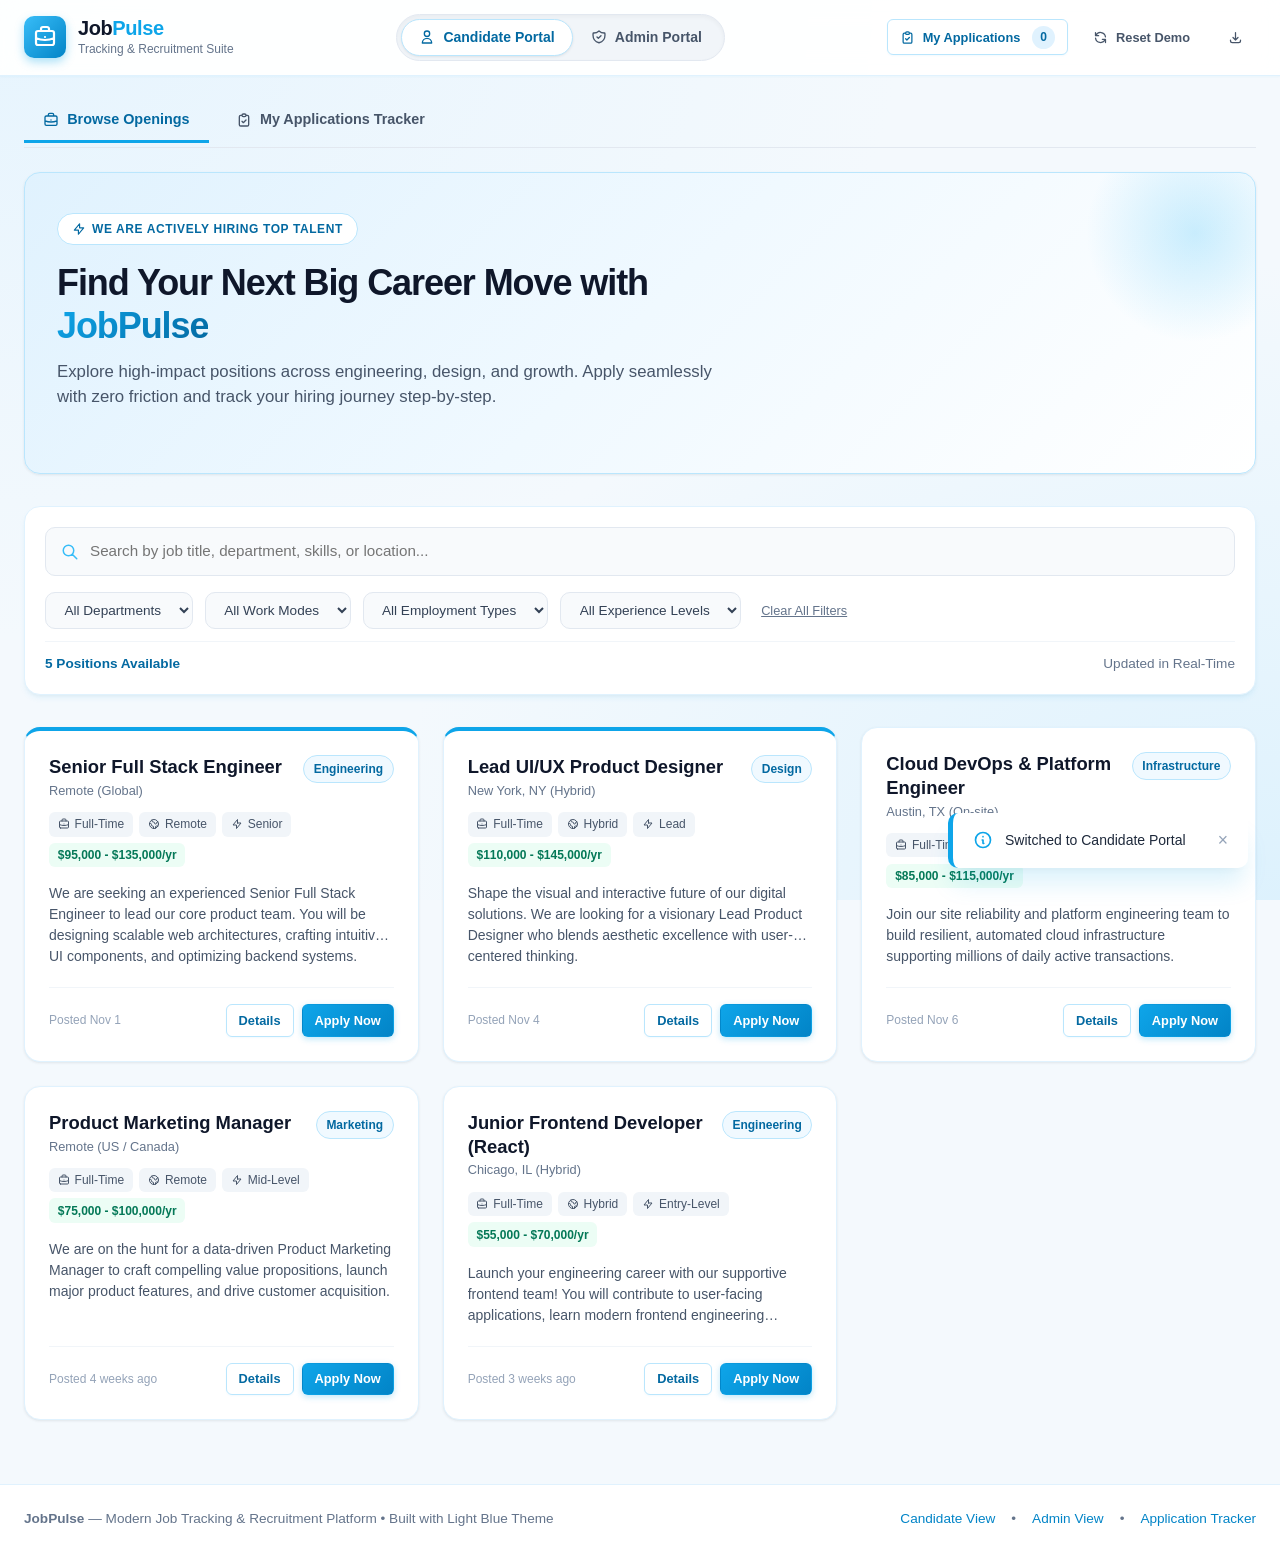
==== index.html @ e6cd2ca3 "Initial commit: JobPulse job tracking application" ====
<!DOCTYPE html>
<html lang="en">
<head>
  <meta charset="UTF-8">
  <meta name="viewport" content="width=device-width, initial-scale=1.0">
  <title>JobPulse - Job Openings & Applicant Tracking System</title>
  <link rel="stylesheet" href="css/style.css">
  <link rel="stylesheet" href="css/components.css">
  <link rel="icon" href="data:image/svg+xml,<svg xmlns='http://www.w3.org/2000/svg' viewBox='0 0 24 24' fill='%230ea5e9'><path d='M20 6h-4V4c0-1.11-.89-2-2-2h-4c-1.11 0-2 .89-2 2v2H4c-1.11 0-1.99.89-1.99 2L2 19c0 1.11.89 2 2 2h16c1.11 0 2-.89 2-2V8c0-1.11-.89-2-2-2zm-6 0h-4V4h4v2z'/></svg>">
</head>
<body>

  <!-- App Header & Navigation Bar -->
  <header class="app-header">
    <div class="header-container">
      
      <!-- Brand Logo -->
      <div class="brand-wrapper" onclick="App.switchRole('user'); App.switchUserView('browse');">
        <div class="brand-logo-icon">
          <svg fill="none" stroke="currentColor" stroke-width="2.2" viewBox="0 0 24 24">
            <path stroke-linecap="round" stroke-linejoin="round" d="M21 13.255A23.931 23.931 0 0112 15c-3.183 0-6.22-.62-9-1.745M16 6V4a2 2 0 00-2-2h-4a2 2 0 00-2 2v2m4 6h.01M5 20h14a2 2 0 002-2V8a2 2 0 00-2-2H5a2 2 0 00-2 2v10a2 2 0 002 2z"/>
          </svg>
        </div>
        <div class="brand-text">
          <h1>Job<span>Pulse</span></h1>
          <p>Tracking & Recruitment Suite</p>
        </div>
      </div>

      <!-- Role Switcher: Candidate vs Admin -->
      <div class="role-switcher-container">
        <button id="role-btn-user" class="role-tab-btn active" title="Switch to Candidate view">
          <svg width="16" height="16" fill="none" stroke="currentColor" stroke-width="2" viewBox="0 0 24 24">
            <path stroke-linecap="round" stroke-linejoin="round" d="M16 7a4 4 0 11-8 0 4 4 0 018 0zM12 14a7 7 0 00-7 7h14a7 7 0 00-7-7z"/>
          </svg>
          Candidate Portal
        </button>
        <button id="role-btn-admin" class="role-tab-btn" title="Switch to Admin / Recruiter view">
          <svg width="16" height="16" fill="none" stroke="currentColor" stroke-width="2" viewBox="0 0 24 24">
            <path stroke-linecap="round" stroke-linejoin="round" d="M9 12l2 2 4-4m5.618-4.016A11.955 11.955 0 0112 2.944a11.955 11.955 0 01-8.618 3.04A12.02 12.02 0 003 9c0 5.591 3.824 10.29 9 11.622 5.176-1.332 9-6.03 9-11.622 0-1.042-.133-2.052-.382-3.016z"/>
          </svg>
          Admin Portal
        </button>
      </div>

      <!-- Header Actions -->
      <div class="header-actions">
        <!-- User View Quick Actions -->
        <div id="user-header-actions" style="display: flex; gap: 0.5rem; align-items: center;">
          <button class="btn btn-secondary btn-sm" onclick="App.switchUserView('my-apps')">
            <svg width="15" height="15" fill="none" stroke="currentColor" stroke-width="2" viewBox="0 0 24 24">
              <path stroke-linecap="round" stroke-linejoin="round" d="M9 5H7a2 2 0 00-2 2v12a2 2 0 002 2h10a2 2 0 002-2V7a2 2 0 00-2-2h-2M9 5a2 2 0 002 2h2a2 2 0 002-2M9 5a2 2 0 012-2h2a2 2 0 012 2m-6 9l2 2 4-4"/>
            </svg>
            My Applications
            <span id="my-apps-badge-count" class="tab-badge" style="margin-left: 4px;">0</span>
          </button>
        </div>

        <!-- Admin View Quick Actions -->
        <div id="admin-header-actions" style="display: none; gap: 0.5rem; align-items: center;">
          <button class="btn btn-primary btn-sm" onclick="AdminPortal.openPostJobModal()">
            <svg width="16" height="16" fill="none" stroke="currentColor" stroke-width="2" viewBox="0 0 24 24">
              <path stroke-linecap="round" stroke-linejoin="round" d="M12 4v16m8-8H4"/>
            </svg>
            Post New Job
          </button>
        </div>

        <!-- Settings / Data controls -->
        <button id="reset-demo-data-btn" class="btn btn-ghost btn-sm" title="Reset Demo Data">
          <svg width="15" height="15" fill="none" stroke="currentColor" stroke-width="2" viewBox="0 0 24 24">
            <path stroke-linecap="round" stroke-linejoin="round" d="M4 4v5h.582m15.356 2A8.001 8.001 0 004.582 9m0 0H9m11 11v-5h-.581m0 0a8.003 8.003 0 01-15.357-2m15.357 2H15"/>
          </svg>
          Reset Demo
        </button>

        <button id="export-data-btn" class="btn btn-ghost btn-sm" title="Export Data to JSON">
          <svg width="15" height="15" fill="none" stroke="currentColor" stroke-width="2" viewBox="0 0 24 24">
            <path stroke-linecap="round" stroke-linejoin="round" d="M4 16v1a3 3 0 003 3h10a3 3 0 003-3v-1m-4-4l-4 4m0 0l-4-4m4 4V4"/>
          </svg>
        </button>
      </div>

    </div>
  </header>

  <!-- ====================================================================
       CANDIDATE / USER PORTAL
       ==================================================================== -->
  <main id="user-portal-section" class="main-wrapper">
    
    <!-- User Sub Navigation -->
    <div style="display: flex; gap: 0.5rem; margin-bottom: 1.5rem; border-bottom: 1px solid var(--slate-200); padding-bottom: 0.25rem;">
      <button id="user-subnav-browse" class="admin-nav-tab active">
        <svg width="16" height="16" fill="none" stroke="currentColor" stroke-width="2" viewBox="0 0 24 24"><path stroke-linecap="round" stroke-linejoin="round" d="M21 13.255A23.931 23.931 0 0112 15c-3.183 0-6.22-.62-9-1.745M16 6V4a2 2 0 00-2-2h-4a2 2 0 00-2 2v2m4 6h.01M5 20h14a2 2 0 002-2V8a2 2 0 00-2-2H5a2 2 0 00-2 2v10a2 2 0 002 2z"/></svg>
        Browse Openings
      </button>
      <button id="user-subnav-myapps" class="admin-nav-tab">
        <svg width="16" height="16" fill="none" stroke="currentColor" stroke-width="2" viewBox="0 0 24 24"><path stroke-linecap="round" stroke-linejoin="round" d="M9 5H7a2 2 0 00-2 2v12a2 2 0 002 2h10a2 2 0 002-2V7a2 2 0 00-2-2h-2M9 5a2 2 0 002 2h2a2 2 0 002-2M9 5a2 2 0 012-2h2a2 2 0 012 2m-6 9l2 2 4-4"/></svg>
        My Applications Tracker
      </button>
    </div>

    <!-- 1. BROWSE OPENINGS VIEW -->
    <div id="user-browse-view">
      <!-- Hero Banner -->
      <section class="hero-banner">
        <div class="hero-content">
          <div class="hero-badge">
            <svg width="14" height="14" fill="none" stroke="currentColor" stroke-width="2" viewBox="0 0 24 24"><path stroke-linecap="round" stroke-linejoin="round" d="M13 10V3L4 14h7v7l9-11h-7z"/></svg>
            We Are Actively Hiring Top Talent
          </div>
          <h2 class="hero-title">Find Your Next Big Career Move with <span>JobPulse</span></h2>
          <p class="hero-subtitle">
            Explore high-impact positions across engineering, design, and growth. Apply seamlessly with zero friction and track your hiring journey step-by-step.
          </p>
        </div>
      </section>

      <!-- Search & Multi-Filter Card -->
      <section class="search-filter-card">
        <div class="search-bar-row">
          <div class="search-input-wrapper">
            <svg fill="none" stroke="currentColor" stroke-width="2" viewBox="0 0 24 24">
              <path stroke-linecap="round" stroke-linejoin="round" d="M21 21l-6-6m2-5a7 7 0 11-14 0 7 7 0 0114 0z"/>
            </svg>
            <input type="text" id="user-job-search" class="search-input" placeholder="Search by job title, department, skills, or location...">
          </div>
        </div>

        <div class="filter-row">
          <select id="filter-department" class="filter-select">
            <option value="all">All Departments</option>
            <option value="Engineering">Engineering</option>
            <option value="Design">Design</option>
            <option value="Infrastructure">Infrastructure</option>
            <option value="Marketing">Marketing</option>
            <option value="Sales">Sales</option>
            <option value="Product">Product</option>
          </select>

          <select id="filter-workmode" class="filter-select">
            <option value="all">All Work Modes</option>
            <option value="Remote">100% Remote</option>
            <option value="Hybrid">Hybrid</option>
            <option value="On-site">On-site</option>
          </select>

          <select id="filter-type" class="filter-select">
            <option value="all">All Employment Types</option>
            <option value="Full-Time">Full-Time</option>
            <option value="Part-Time">Part-Time</option>
            <option value="Contract">Contract</option>
            <option value="Internship">Internship</option>
          </select>

          <select id="filter-experience" class="filter-select">
            <option value="all">All Experience Levels</option>
            <option value="Entry-Level">Entry-Level</option>
            <option value="Mid-Level">Mid-Level</option>
            <option value="Senior">Senior</option>
            <option value="Lead">Lead</option>
          </select>

          <button id="clear-filters-btn" class="filter-clear-btn">Clear All Filters</button>
        </div>

        <div class="results-meta">
          <span id="jobs-count-badge" style="font-weight: 600; color: var(--primary-700);">5 Positions Available</span>
          <span>Updated in Real-Time</span>
        </div>
      </section>

      <!-- Job Cards Grid -->
      <section id="user-job-grid" class="job-cards-grid">
        <!-- Rendered dynamically by user.js -->
      </section>
    </div>

    <!-- 2. MY APPLICATIONS TRACKER VIEW -->
    <div id="user-myapps-view" style="display: none;">
      <div style="background: #ffffff; border: 1px solid var(--primary-100); border-radius: var(--radius-lg); padding: 1.5rem; margin-bottom: 2rem; box-shadow: var(--shadow-sm);">
        <h3 style="font-size: 1.35rem; font-weight: 700; color: var(--slate-900); margin-bottom: 0.5rem;">
          Application Status Tracker
        </h3>
        <p style="font-size: 0.9rem; color: var(--slate-500); margin-bottom: 1.25rem;">
          Track all your applications, interview schedules, recruiter feedback, and stage milestones in one central place.
        </p>

        <div style="display: flex; gap: 0.75rem; max-width: 500px;">
          <input type="email" id="my-app-email-input" class="search-input" style="padding-left: 1rem;" placeholder="Enter your email address (e.g. alex.rivera@example.com)">
          <button id="my-app-lookup-btn" class="btn btn-primary">Find My Applications</button>
        </div>
      </div>

      <div id="my-applications-list">
        <!-- Rendered dynamically by user.js -->
      </div>
    </div>

  </main>


  <!-- ====================================================================
       ADMIN / RECRUITER PORTAL
       ==================================================================== -->
  <main id="admin-portal-section" class="main-wrapper" style="display: none;">
    <div class="admin-dashboard">
      
      <!-- Admin Header Row -->
      <div class="admin-header-row">
        <div class="admin-page-title">
          <h2>Recruiting & Applicant Tracking Suite</h2>
          <p>Manage open positions, review incoming resumes, and move candidates through the hiring pipeline.</p>
        </div>
        <button class="btn btn-primary" onclick="AdminPortal.openPostJobModal()">
          <svg width="18" height="18" fill="none" stroke="currentColor" stroke-width="2" viewBox="0 0 24 24"><path stroke-linecap="round" stroke-linejoin="round" d="M12 4v16m8-8H4"/></svg>
          Post New Job Opening
        </button>
      </div>

      <!-- KPI Stats Overview -->
      <div class="stats-overview-grid">
        <div class="stat-card">
          <div class="stat-icon blue">
            <svg width="24" height="24" fill="none" stroke="currentColor" stroke-width="2" viewBox="0 0 24 24"><path stroke-linecap="round" stroke-linejoin="round" d="M21 13.255A23.931 23.931 0 0112 15c-3.183 0-6.22-.62-9-1.745M16 6V4a2 2 0 00-2-2h-4a2 2 0 00-2 2v2m4 6h.01M5 20h14a2 2 0 002-2V8a2 2 0 00-2-2H5a2 2 0 00-2 2v10a2 2 0 002 2z"/></svg>
          </div>
          <div class="stat-info">
            <div id="stat-active-jobs" class="stat-number">0</div>
            <div class="stat-label">Active Openings</div>
          </div>
        </div>

        <div class="stat-card">
          <div class="stat-icon purple">
            <svg width="24" height="24" fill="none" stroke="currentColor" stroke-width="2" viewBox="0 0 24 24"><path stroke-linecap="round" stroke-linejoin="round" d="M17 20h5v-2a3 3 0 00-5.356-1.857M17 20H7m10 0v-2c0-.656-.126-1.283-.356-1.857M7 20H2v-2a3 3 0 015.356-1.857M7 20v-2c0-.656.126-1.283.356-1.857m0 0a5.002 5.002 0 019.288 0M15 7a3 3 0 11-6 0 3 3 0 016 0zm6 3a2 2 0 11-4 0 2 2 0 014 0zM7 10a2 2 0 11-4 0 2 2 0 014 0z"/></svg>
          </div>
          <div class="stat-info">
            <div id="stat-total-applicants" class="stat-number">0</div>
            <div class="stat-label">Total Applicants</div>
          </div>
        </div>

        <div class="stat-card">
          <div class="stat-icon amber">
            <svg width="24" height="24" fill="none" stroke="currentColor" stroke-width="2" viewBox="0 0 24 24"><path stroke-linecap="round" stroke-linejoin="round" d="M8 7V3m8 4V3m-9 8h10M5 21h14a2 2 0 002-2V7a2 2 0 00-2-2H5a2 2 0 00-2 2v12a2 2 0 002 2z"/></svg>
          </div>
          <div class="stat-info">
            <div id="stat-interview-count" class="stat-number">0</div>
            <div class="stat-label">In Interview</div>
          </div>
        </div>

        <div class="stat-card">
          <div class="stat-icon emerald">
            <svg width="24" height="24" fill="none" stroke="currentColor" stroke-width="2" viewBox="0 0 24 24"><path stroke-linecap="round" stroke-linejoin="round" d="M9 12l2 2 4-4m6 2a9 9 0 11-18 0 9 9 0 0118 0z"/></svg>
          </div>
          <div class="stat-info">
            <div id="stat-hired-count" class="stat-number">0</div>
            <div class="stat-label">Offers & Hired</div>
          </div>
        </div>
      </div>

      <!-- Admin Navigation Tabs -->
      <div class="admin-nav-tabs">
        <button class="admin-nav-tab active" data-tab="pipeline">
          <svg width="18" height="18" fill="none" stroke="currentColor" stroke-width="2" viewBox="0 0 24 24"><path stroke-linecap="round" stroke-linejoin="round" d="M9 19v-6a2 2 0 00-2-2H5a2 2 0 00-2 2v6a2 2 0 002 2h2a2 2 0 002-2zm0 0V9a2 2 0 012-2h2a2 2 0 012 2v10m-6 0a2 2 0 002 2h2a2 2 0 002-2m0 0V5a2 2 0 012-2h2a2 2 0 012 2v14a2 2 0 01-2 2h-2a2 2 0 01-2-2z"/></svg>
          Applicant Pipeline (ATS)
        </button>
        <button class="admin-nav-tab" data-tab="jobs">
          <svg width="18" height="18" fill="none" stroke="currentColor" stroke-width="2" viewBox="0 0 24 24"><path stroke-linecap="round" stroke-linejoin="round" d="M4 6h16M4 10h16M4 14h16M4 18h16"/></svg>
          Manage Job Openings
        </button>
      </div>

      <!-- SECTION 1: APPLICANT PIPELINE -->
      <section id="admin-pipeline-section">
        <div class="table-card" style="margin-bottom: 1.5rem;">
          <div class="table-toolbar">
            <div style="display: flex; flex-wrap: wrap; align-items: center; gap: 0.75rem;">
              <select id="admin-app-job-filter" class="filter-select" style="min-width: 220px;">
                <!-- Populated dynamically -->
              </select>

              <select id="admin-app-status-filter" class="filter-select">
                <option value="all">All Hiring Stages</option>
                <option value="Applied">Applied</option>
                <option value="Reviewing">Under Review</option>
                <option value="Shortlisted">Shortlisted</option>
                <option value="Interview Scheduled">Interview Scheduled</option>
                <option value="Offer Made">Offer Made</option>
                <option value="Hired">Hired</option>
                <option value="Rejected">Rejected</option>
              </select>

              <input type="text" id="admin-app-search" class="search-input" style="padding: 0.5rem 0.85rem; width: 220px;" placeholder="Search candidate...">
            </div>

            <div style="display: flex; gap: 0.4rem; background: var(--slate-100); padding: 3px; border-radius: var(--radius-md);">
              <button id="view-kanban-btn" class="btn btn-secondary btn-sm active" title="Kanban Board View">
                <svg width="14" height="14" fill="none" stroke="currentColor" stroke-width="2" viewBox="0 0 24 24"><path stroke-linecap="round" stroke-linejoin="round" d="M9 17V7m0 10a2 2 0 01-2 2H5a2 2 0 01-2-2V7a2 2 0 012-2h2a2 2 0 012 2m0 10a2 2 0 002 2h2a2 2 0 002-2M9 7a2 2 0 012-2h2a2 2 0 012 2m0 10V7m0 10a2 2 0 002 2h2a2 2 0 002-2V7a2 2 0 00-2-2h-2a2 2 0 00-2 2"/></svg>
                Kanban
              </button>
              <button id="view-table-btn" class="btn btn-secondary btn-sm" title="Table View">
                <svg width="14" height="14" fill="none" stroke="currentColor" stroke-width="2" viewBox="0 0 24 24"><path stroke-linecap="round" stroke-linejoin="round" d="M4 6h16M4 10h16M4 14h16M4 18h16"/></svg>
                Table
              </button>
            </div>
          </div>
        </div>

        <!-- Kanban View Container -->
        <div id="kanban-view-container" class="kanban-board-wrapper">
          <div id="kanban-board-inner" class="kanban-board">
            <!-- Rendered dynamically by admin.js -->
          </div>
        </div>

        <!-- Table View Container -->
        <div id="table-view-container" class="table-card" style="display: none;">
          <div class="table-responsive">
            <table class="custom-table">
              <thead>
                <tr>
                  <th>Candidate</th>
                  <th>Job Opening</th>
                  <th>Stage</th>
                  <th>Rating</th>
                  <th>Applied Date</th>
                  <th style="text-align: right;">Action</th>
                </tr>
              </thead>
              <tbody id="admin-apps-tbody">
                <!-- Rendered dynamically by admin.js -->
              </tbody>
            </table>
          </div>
        </div>
      </section>

      <!-- SECTION 2: MANAGE JOB OPENINGS -->
      <section id="admin-jobs-section" style="display: none;">
        <div class="table-card">
          <div class="table-toolbar">
            <input type="text" id="admin-job-search" class="search-input" style="max-width: 320px; padding: 0.5rem 0.85rem;" placeholder="Search jobs by title or department...">
            <button class="btn btn-primary btn-sm" onclick="AdminPortal.openPostJobModal()">
              <svg width="14" height="14" fill="none" stroke="currentColor" stroke-width="2" viewBox="0 0 24 24"><path stroke-linecap="round" stroke-linejoin="round" d="M12 4v16m8-8H4"/></svg>
              Post Job Opening
            </button>
          </div>

          <div class="table-responsive">
            <table class="custom-table">
              <thead>
                <tr>
                  <th>Job Title & Dept</th>
                  <th>Location & Type</th>
                  <th>Salary Range</th>
                  <th>Status</th>
                  <th>Applicants</th>
                  <th>Posted / Deadline</th>
                  <th style="text-align: right;">Actions</th>
                </tr>
              </thead>
              <tbody id="admin-jobs-tbody">
                <!-- Rendered dynamically by admin.js -->
              </tbody>
            </table>
          </div>
        </div>
      </section>

    </div>
  </main>

  <!-- App Footer -->
  <footer class="app-footer">
    <div class="footer-content">
      <div>
        <strong>JobPulse</strong> — Modern Job Tracking & Recruitment Platform • Built with Light Blue Theme
      </div>
      <div style="display: flex; gap: 1rem;">
        <a href="javascript:void(0)" onclick="App.switchRole('user')">Candidate View</a>
        <span>•</span>
        <a href="javascript:void(0)" onclick="App.switchRole('admin')">Admin View</a>
        <span>•</span>
        <a href="javascript:void(0)" onclick="App.switchRole('user'); App.switchUserView('my-apps');">Application Tracker</a>
      </div>
    </div>
  </footer>

  <!-- ====================================================================
       MODALS
       ==================================================================== -->

  <!-- 1. JOB DETAILS MODAL -->
  <div id="job-details-modal" class="modal-overlay">
    <div class="modal-container modal-lg">
      <div class="modal-header">
        <div>
          <h3 id="detail-modal-title">Job Position Overview</h3>
          <p>Read requirements and apply online</p>
        </div>
        <button class="modal-close-btn">&times;</button>
      </div>
      <div id="detail-modal-body" class="modal-body">
        <!-- Rendered dynamically -->
      </div>
      <div class="modal-footer">
        <button class="btn btn-outline" onclick="App.closeModal('job-details-modal')">Close</button>
        <button id="detail-modal-apply-btn" class="btn btn-primary">Apply For This Job</button>
      </div>
    </div>
  </div>

  <!-- 2. APPLY FOR JOB MODAL -->
  <div id="job-apply-modal" class="modal-overlay">
    <div class="modal-container modal-lg">
      <div class="modal-header">
        <div>
          <h3>Submit Your Application</h3>
          <p id="apply-modal-job-title">Applying for Position</p>
        </div>
        <button class="modal-close-btn">&times;</button>
      </div>
      <form id="job-apply-form">
        <input type="hidden" id="apply-job-id-input">
        <div class="modal-body">
          <div class="form-grid">
            
            <div class="form-group">
              <label>Full Name <span class="required">*</span></label>
              <input type="text" id="apply-fullname-input" placeholder="e.g. Jordan Smith" required>
            </div>

            <div class="form-group">
              <label>Email Address <span class="required">*</span></label>
              <input type="email" id="apply-email-input" placeholder="e.g. jordan.smith@example.com" required>
            </div>

            <div class="form-group">
              <label>Phone Number</label>
              <input type="tel" id="apply-phone-input" placeholder="e.g. +1 (555) 234-5678">
            </div>

            <div class="form-group">
              <label>Current Location</label>
              <input type="text" id="apply-location-input" placeholder="e.g. Chicago, IL (or Remote)">
            </div>

            <div class="form-group">
              <label>Current Job Title / Company</label>
              <input type="text" id="apply-title-input" placeholder="e.g. Frontend Engineer at TechCorp">
            </div>

            <div class="form-group">
              <label>Years of Relevant Experience</label>
              <input type="number" id="apply-experience-input" min="0" max="40" placeholder="e.g. 4">
            </div>

            <div class="form-group">
              <label>Portfolio / Personal Website</label>
              <input type="url" id="apply-portfolio-input" placeholder="https://yourportfolio.com">
            </div>

            <div class="form-group">
              <label>LinkedIn / GitHub Profile</label>
              <input type="url" id="apply-linkedin-input" placeholder="https://linkedin.com/in/username">
            </div>

            <div class="form-group">
              <label>Expected Compensation</label>
              <input type="text" id="apply-salary-input" placeholder="e.g. $110,000 / year">
            </div>

            <div class="form-group">
              <label>Earliest Available Start Date</label>
              <input type="text" id="apply-startdate-input" placeholder="e.g. 2 weeks notice / Immediate">
            </div>

            <!-- Resume Upload Dropzone -->
            <div class="form-group form-group-full">
              <label>Upload Resume / CV <span class="required">*</span></label>
              <div id="resume-dropzone" class="file-upload-zone">
                <svg class="file-upload-icon" fill="none" stroke="currentColor" stroke-width="2" viewBox="0 0 24 24">
                  <path stroke-linecap="round" stroke-linejoin="round" d="M7 16a4 4 0 01-.88-7.903A5 5 0 1115.9 6L16 6a5 5 0 011 9.9M15 13l-3-3m0 0l-3 3m3-3v12"/>
                </svg>
                <div class="file-upload-text">Click to choose a file or drag and drop here</div>
                <div class="file-upload-subtext">PDF, DOC, DOCX or TXT (Max 10 MB)</div>
                <input type="file" id="resume-file-input" class="file-upload-hidden" accept=".pdf,.doc,.docx,.txt">
              </div>

              <!-- Uploaded preview pill -->
              <div id="resume-preview-container" class="file-uploaded-preview" style="display: none;">
                <div class="file-uploaded-info">
                  <svg fill="none" stroke="currentColor" stroke-width="2" viewBox="0 0 24 24"><path stroke-linecap="round" stroke-linejoin="round" d="M9 12h6m-6 4h6m2 5H7a2 2 0 01-2-2V5a2 2 0 012-2h5.586a1 1 0 01.707.293l5.414 5.414a1 1 0 01.293.707V19a2 2 0 01-2 2z"/></svg>
                  <div>
                    <div id="resume-filename-text" class="file-uploaded-title">resume.pdf</div>
                    <div id="resume-filesize-text" class="file-uploaded-size">240 KB</div>
                  </div>
                </div>
                <span class="badge badge-hired">Ready</span>
              </div>
            </div>

            <div class="form-group form-group-full">
              <label>Cover Letter / Note to Hiring Team</label>
              <textarea id="apply-coverletter-input" rows="4" placeholder="Introduce yourself, your key accomplishments, and why you are excited about this role..."></textarea>
            </div>

          </div>
        </div>
        <div class="modal-footer">
          <button type="button" class="btn btn-outline" onclick="App.closeModal('job-apply-modal')">Cancel</button>
          <button type="submit" class="btn btn-primary">Submit Application</button>
        </div>
      </form>
    </div>
  </div>

  <!-- 3. APPLICATION CONFIRMATION MODAL -->
  <div id="application-success-modal" class="modal-overlay">
    <div class="modal-container" style="max-width: 500px; text-align: center;">
      <div class="modal-body" style="padding: 2.5rem 2rem;">
        <div style="width: 68px; height: 68px; border-radius: 50%; background: #ecfdf5; border: 2px solid #a7f3d0; color: #059669; display: flex; align-items: center; justify-content: center; margin: 0 auto 1.25rem;">
          <svg width="36" height="36" fill="none" stroke="currentColor" stroke-width="2.5" viewBox="0 0 24 24"><path stroke-linecap="round" stroke-linejoin="round" d="M5 13l4 4L19 7"/></svg>
        </div>
        <h3 style="font-size: 1.4rem; font-weight: 800; color: var(--slate-900); margin-bottom: 0.5rem;">Application Submitted!</h3>
        <p style="font-size: 0.9rem; color: var(--slate-600); margin-bottom: 1.5rem;">
          Your application for <strong id="conf-job-title">Position</strong> has been delivered to the hiring team.
        </p>

        <div style="background: var(--primary-50); border: 1px dashed var(--primary-300); border-radius: var(--radius-md); padding: 1rem; margin-bottom: 1.5rem;">
          <div style="font-size: 0.75rem; color: var(--primary-700); font-weight: 700; text-transform: uppercase;">Your Application Tracking Code</div>
          <div id="conf-tracking-code" style="font-size: 1.6rem; font-weight: 800; color: var(--primary-800); letter-spacing: 0.05em; margin-top: 0.25rem;">TRK-000000</div>
          <div style="font-size: 0.75rem; color: var(--slate-500); margin-top: 0.25rem;">A confirmation has been recorded for <span id="conf-candidate-email">email</span></div>
        </div>

        <div style="display: flex; gap: 0.75rem; justify-content: center;">
          <button class="btn btn-outline" onclick="App.closeModal('application-success-modal')">Keep Browsing</button>
          <button class="btn btn-primary" onclick="App.closeModal('application-success-modal'); App.switchUserView('my-apps');">
            Track Status Now
          </button>
        </div>
      </div>
    </div>
  </div>

  <!-- 4. ADMIN POST / EDIT JOB OPENING MODAL -->
  <div id="post-job-modal" class="modal-overlay">
    <div class="modal-container modal-lg">
      <div class="modal-header">
        <div>
          <h3 id="post-job-modal-title">Post a New Job Opening</h3>
          <p>Publish an opening for candidates to apply</p>
        </div>
        <button class="modal-close-btn">&times;</button>
      </div>
      <form id="post-job-form">
        <div class="modal-body">
          <div class="form-grid">
            
            <div class="form-group form-group-full">
              <label>Job Title <span class="required">*</span></label>
              <input type="text" id="job-title-input" placeholder="e.g. Senior Backend Engineer (Node.js & Go)" required>
            </div>

            <div class="form-group">
              <label>Department / Category <span class="required">*</span></label>
              <select id="job-dept-input" required>
                <option value="Engineering">Engineering</option>
                <option value="Design">Design</option>
                <option value="Infrastructure">Infrastructure</option>
                <option value="Marketing">Marketing</option>
                <option value="Sales">Sales</option>
                <option value="Product">Product</option>
                <option value="Customer Support">Customer Support</option>
                <option value="Human Resources">Human Resources</option>
              </select>
            </div>

            <div class="form-group">
              <label>Location <span class="required">*</span></label>
              <input type="text" id="job-location-input" placeholder="e.g. San Francisco, CA or Remote" required>
            </div>

            <div class="form-group">
              <label>Work Mode</label>
              <select id="job-workmode-input">
                <option value="Remote">100% Remote</option>
                <option value="Hybrid">Hybrid (Flexible)</option>
                <option value="On-site">On-site</option>
              </select>
            </div>

            <div class="form-group">
              <label>Employment Type</label>
              <select id="job-type-input">
                <option value="Full-Time">Full-Time</option>
                <option value="Part-Time">Part-Time</option>
                <option value="Contract">Contract</option>
                <option value="Internship">Internship</option>
              </select>
            </div>

            <div class="form-group">
              <label>Experience Level</label>
              <select id="job-exp-input">
                <option value="Entry-Level">Entry-Level</option>
                <option value="Mid-Level" selected>Mid-Level</option>
                <option value="Senior">Senior</option>
                <option value="Lead">Lead / Staff</option>
              </select>
            </div>

            <div class="form-group">
              <label>Application Deadline</label>
              <input type="date" id="job-deadline-input">
            </div>

            <div class="form-group">
              <label>Minimum Salary ($ / yr)</label>
              <input type="number" id="job-sal-min-input" placeholder="e.g. 80000">
            </div>

            <div class="form-group">
              <label>Maximum Salary ($ / yr)</label>
              <input type="number" id="job-sal-max-input" placeholder="e.g. 120000">
            </div>

            <div class="form-group">
              <label>Currency</label>
              <select id="job-currency-input">
                <option value="USD">USD ($)</option>
                <option value="EUR">EUR (€)</option>
                <option value="GBP">GBP (£)</option>
                <option value="CAD">CAD ($)</option>
              </select>
            </div>

            <div class="form-group" style="display: flex; align-items: center; gap: 0.5rem; margin-top: 1.5rem;">
              <input type="checkbox" id="job-featured-input" style="width: auto;">
              <label for="job-featured-input" style="cursor: pointer;">Mark as Featured Opening</label>
            </div>

            <div class="form-group form-group-full">
              <label>Job Description Overview</label>
              <textarea id="job-desc-input" rows="3" placeholder="High level summary of the position, team mission, and opportunity..."></textarea>
            </div>

            <div class="form-group form-group-full">
              <label>Key Responsibilities (One per line)</label>
              <textarea id="job-resp-input" rows="3" placeholder="Lead architectural design discussions...&#10;Collaborate with product managers...&#10;Write clean, tested, documented code..."></textarea>
            </div>

            <div class="form-group form-group-full">
              <label>Requirements & Qualifications (One per line)</label>
              <textarea id="job-req-input" rows="3" placeholder="3+ years production experience with Node.js/Go...&#10;Deep understanding of relational databases...&#10;Strong communication skills..."></textarea>
            </div>

            <div class="form-group form-group-full">
              <label>Perks & Benefits (One per line)</label>
              <textarea id="job-benefits-input" rows="3" placeholder="Comprehensive health, dental, and vision...&#10;Unlimited PTO and flexible schedule...&#10;Home office setup stipend ($1,500)..."></textarea>
            </div>

          </div>
        </div>
        <div class="modal-footer">
          <button type="button" class="btn btn-outline" onclick="App.closeModal('post-job-modal')">Cancel</button>
          <button type="submit" id="post-job-submit-btn" class="btn btn-primary">Publish Job Opening</button>
        </div>
      </form>
    </div>
  </div>

  <!-- 5. CANDIDATE EVALUATION & STAGE MODAL -->
  <div id="candidate-eval-modal" class="modal-overlay">
    <div class="modal-container modal-lg">
      <div class="modal-header">
        <div>
          <h3 id="cand-modal-name">Candidate Evaluation</h3>
          <p id="cand-modal-job">Applied for position</p>
        </div>
        <button class="modal-close-btn">&times;</button>
      </div>
      <div class="modal-body">
        
        <!-- Status & Rating Bar -->
        <div style="background: var(--primary-50); border: 1px solid var(--primary-200); border-radius: var(--radius-md); padding: 1rem; margin-bottom: 1.5rem; display: flex; flex-wrap: wrap; align-items: center; justify-content: space-between; gap: 1rem;">
          <div style="display: flex; align-items: center; gap: 0.75rem;">
            <label style="font-weight: 700; font-size: 0.85rem; color: var(--primary-900);">Hiring Stage:</label>
            <select id="cand-modal-status-select" class="filter-select" style="background: #ffffff; font-weight: 600;">
              <option value="Applied">Applied (New)</option>
              <option value="Reviewing">Under Review</option>
              <option value="Shortlisted">Shortlisted</option>
              <option value="Interview Scheduled">Interview Scheduled</option>
              <option value="Offer Made">Offer Made</option>
              <option value="Hired">Hired 🎉</option>
              <option value="Rejected">Rejected</option>
            </select>
          </div>

          <div style="display: flex; align-items: center; gap: 0.5rem;">
            <span style="font-size: 0.85rem; font-weight: 600; color: var(--slate-700);">Candidate Rating:</span>
            <div id="cand-rating-stars"></div>
          </div>
        </div>

        <!-- Quick Action Stage Advancement Buttons -->
        <div style="display: flex; flex-wrap: wrap; gap: 0.5rem; margin-bottom: 1.5rem;">
          <button class="btn btn-secondary btn-sm" onclick="AdminPortal.quickAdvanceStage('Reviewing')">🔍 Move to Review</button>
          <button class="btn btn-secondary btn-sm" onclick="AdminPortal.quickAdvanceStage('Shortlisted')">⭐ Shortlist</button>
          <button class="btn btn-secondary btn-sm" onclick="AdminPortal.quickAdvanceStage('Interview Scheduled')">📅 Schedule Interview</button>
          <button class="btn btn-secondary btn-sm" onclick="AdminPortal.quickAdvanceStage('Offer Made')">🎁 Make Offer</button>
          <button class="btn btn-primary btn-sm" onclick="AdminPortal.quickAdvanceStage('Hired')">🏆 Mark Hired</button>
          <button class="btn btn-danger btn-sm" onclick="AdminPortal.quickAdvanceStage('Rejected')">❌ Reject</button>
        </div>

        <!-- Candidate Detailed Profile -->
        <div id="cand-modal-profile">
          <!-- Rendered dynamically -->
        </div>

        <!-- Recruiter Notes & Evaluation Log -->
        <div class="detail-section" style="margin-top: 1.5rem;">
          <h4>Internal Recruiter Notes</h4>
          <div id="cand-modal-notes-list" style="margin-bottom: 1rem;">
            <!-- Notes bubbles -->
          </div>

          <form id="add-note-form" style="display: flex; gap: 0.5rem;">
            <input type="text" id="new-note-input" class="search-input" style="padding: 0.55rem 0.85rem;" placeholder="Log interview feedback, screening comments, or next steps...">
            <button type="submit" class="btn btn-primary btn-sm">Add Note</button>
          </form>
        </div>

      </div>
      <div class="modal-footer">
        <button class="btn btn-outline" onclick="App.closeModal('candidate-eval-modal')">Close</button>
      </div>
    </div>
  </div>

  <!-- Scripts -->
  <script src="js/seedData.js"></script>
  <script src="js/store.js"></script>
  <script src="js/user.js"></script>
  <script src="js/admin.js"></script>
  <script src="js/app.js"></script>
</body>
</html>
---- css/style.css ----
/* ==========================================================================
   JobPulse - Job Tracking & Recruitment Application
   Theme: Light Blue Aesthetic (Modern, Clean, Accessible)
   ========================================================================== */

:root {
  /* Light Blue Color Palette */
  --primary-50: #f0f9ff;
  --primary-100: #e0f2fe;
  --primary-200: #bae6fd;
  --primary-300: #7dd3fc;
  --primary-400: #38bdf8;
  --primary-500: #0ea5e9;
  --primary-600: #0284c7;
  --primary-700: #0369a1;
  --primary-800: #075985;
  --primary-900: #0c4a6e;

  /* Neutral Slate Grays */
  --slate-50: #f8fafc;
  --slate-100: #f1f5f9;
  --slate-200: #e2e8f0;
  --slate-300: #cbd5e1;
  --slate-400: #94a3b8;
  --slate-500: #64748b;
  --slate-600: #475569;
  --slate-700: #334155;
  --slate-800: #1e293b;
  --slate-900: #0f172a;

  /* Status Colors */
  --success: #10b981;
  --success-light: #ecfdf5;
  --success-border: #a7f3d0;
  --warning: #f59e0b;
  --warning-light: #fffbeb;
  --warning-border: #fde68a;
  --danger: #ef4444;
  --danger-light: #fef2f2;
  --danger-border: #fecaca;
  --info: #3b82f6;
  --info-light: #eff6ff;
  --purple: #8b5cf6;
  --purple-light: #f5f3ff;

  /* Elevation Shadows */
  --shadow-xs: 0 1px 2px 0 rgba(14, 165, 233, 0.05);
  --shadow-sm: 0 1px 3px 0 rgba(15, 23, 42, 0.08), 0 1px 2px -1px rgba(15, 23, 42, 0.04);
  --shadow-md: 0 4px 6px -1px rgba(14, 165, 233, 0.08), 0 2px 4px -2px rgba(15, 23, 42, 0.05);
  --shadow-lg: 0 10px 15px -3px rgba(14, 165, 233, 0.12), 0 4px 6px -4px rgba(15, 23, 42, 0.05);
  --shadow-xl: 0 20px 25px -5px rgba(14, 165, 233, 0.15), 0 8px 10px -6px rgba(15, 23, 42, 0.04);
  --shadow-inner: inset 0 2px 4px 0 rgba(0, 0, 0, 0.04);

  /* Radii */
  --radius-sm: 6px;
  --radius-md: 10px;
  --radius-lg: 16px;
  --radius-xl: 22px;
  --radius-full: 9999px;

  /* Layout */
  --max-width: 1280px;
  --transition: all 0.2s cubic-bezier(0.16, 1, 0.3, 1);
}

/* Reset and Base Styles */
*, *::before, *::after {
  box-sizing: border-box;
  margin: 0;
  padding: 0;
}

body {
  font-family: -apple-system, BlinkMacSystemFont, "Segoe UI", Roboto, Helvetica, Arial, sans-serif;
  color: var(--slate-800);
  background-color: #f4f9fd;
  background-image: 
    radial-gradient(at 0% 0%, rgba(224, 242, 254, 0.7) 0px, transparent 50%),
    radial-gradient(at 100% 100%, rgba(186, 230, 253, 0.4) 0px, transparent 50%);
  background-attachment: fixed;
  line-height: 1.5;
  -webkit-font-smoothing: antialiased;
  min-height: 100vh;
  display: flex;
  flex-direction: column;
}

a {
  color: var(--primary-600);
  text-decoration: none;
  transition: var(--transition);
}

a:hover {
  color: var(--primary-700);
}

button, input, select, textarea {
  font: inherit;
}

/* App Header & Navigation */
.app-header {
  position: sticky;
  top: 0;
  z-index: 100;
  background: rgba(255, 255, 255, 0.92);
  backdrop-filter: blur(12px);
  -webkit-backdrop-filter: blur(12px);
  border-bottom: 1px solid var(--primary-100);
  box-shadow: var(--shadow-xs);
}

.header-container {
  max-width: var(--max-width);
  margin: 0 auto;
  padding: 0.85rem 1.5rem;
  display: flex;
  align-items: center;
  justify-content: space-between;
  gap: 1.5rem;
}

.brand-wrapper {
  display: flex;
  align-items: center;
  gap: 0.75rem;
  cursor: pointer;
  user-select: none;
}

.brand-logo-icon {
  width: 42px;
  height: 42px;
  border-radius: var(--radius-md);
  background: linear-gradient(135deg, var(--primary-400), var(--primary-600));
  display: flex;
  align-items: center;
  justify-content: center;
  color: #fff;
  box-shadow: 0 4px 10px rgba(14, 165, 233, 0.35);
}

.brand-logo-icon svg {
  width: 24px;
  height: 24px;
}

.brand-text h1 {
  font-size: 1.25rem;
  font-weight: 700;
  letter-spacing: -0.02em;
  color: var(--slate-900);
  line-height: 1.2;
}

.brand-text span {
  color: var(--primary-500);
}

.brand-text p {
  font-size: 0.75rem;
  color: var(--slate-500);
  font-weight: 500;
}

/* Role Switcher Pill */
.role-switcher-container {
  display: flex;
  background: var(--slate-100);
  border: 1px solid var(--slate-200);
  border-radius: var(--radius-full);
  padding: 4px;
  box-shadow: var(--shadow-inner);
}

.role-tab-btn {
  border: none;
  background: transparent;
  padding: 0.45rem 1.1rem;
  font-size: 0.875rem;
  font-weight: 600;
  color: var(--slate-600);
  border-radius: var(--radius-full);
  cursor: pointer;
  display: flex;
  align-items: center;
  gap: 0.5rem;
  transition: var(--transition);
}

.role-tab-btn.active {
  background: #ffffff;
  color: var(--primary-700);
  box-shadow: var(--shadow-sm);
  border: 1px solid var(--primary-200);
}

.role-tab-btn:hover:not(.active) {
  color: var(--slate-900);
}

/* Header Right Actions */
.header-actions {
  display: flex;
  align-items: center;
  gap: 0.75rem;
}

.btn {
  display: inline-flex;
  align-items: center;
  justify-content: center;
  gap: 0.5rem;
  font-weight: 600;
  font-size: 0.875rem;
  padding: 0.55rem 1.15rem;
  border-radius: var(--radius-md);
  cursor: pointer;
  border: 1px solid transparent;
  transition: var(--transition);
  text-align: center;
  white-space: nowrap;
}

.btn-sm {
  padding: 0.35rem 0.75rem;
  font-size: 0.8rem;
  border-radius: var(--radius-sm);
}

.btn-lg {
  padding: 0.75rem 1.5rem;
  font-size: 1rem;
  border-radius: var(--radius-lg);
}

.btn-primary {
  background: linear-gradient(135deg, var(--primary-500), var(--primary-600));
  color: #ffffff;
  box-shadow: 0 2px 6px rgba(14, 165, 233, 0.28);
}

.btn-primary:hover {
  background: linear-gradient(135deg, var(--primary-400), var(--primary-500));
  box-shadow: 0 4px 12px rgba(14, 165, 233, 0.4);
  transform: translateY(-1px);
}

.btn-secondary {
  background: #ffffff;
  color: var(--primary-700);
  border-color: var(--primary-200);
  box-shadow: var(--shadow-xs);
}

.btn-secondary:hover {
  background: var(--primary-50);
  border-color: var(--primary-300);
  color: var(--primary-800);
}

.btn-outline {
  background: transparent;
  color: var(--slate-700);
  border-color: var(--slate-300);
}

.btn-outline:hover {
  background: var(--slate-100);
  color: var(--slate-900);
}

.btn-danger {
  background: #ffffff;
  color: var(--danger);
  border-color: var(--danger-border);
}

.btn-danger:hover {
  background: var(--danger-light);
  border-color: var(--danger);
}

.btn-ghost {
  background: transparent;
  color: var(--slate-600);
}

.btn-ghost:hover {
  background: var(--slate-100);
  color: var(--slate-900);
}

/* Main Container */
.main-wrapper {
  max-width: var(--max-width);
  width: 100%;
  margin: 0 auto;
  padding: 1.5rem;
  flex: 1;
}

/* User Hero Banner */
.hero-banner {
  background: linear-gradient(135deg, #e0f2fe 0%, #f0f9ff 50%, #ffffff 100%);
  border: 1px solid var(--primary-200);
  border-radius: var(--radius-lg);
  padding: 2.5rem 2rem;
  margin-bottom: 2rem;
  box-shadow: var(--shadow-sm);
  position: relative;
  overflow: hidden;
}

.hero-banner::after {
  content: "";
  position: absolute;
  top: -50px;
  right: -50px;
  width: 220px;
  height: 220px;
  border-radius: 50%;
  background: radial-gradient(circle, rgba(56, 189, 248, 0.25) 0%, transparent 70%);
  pointer-events: none;
}

.hero-content {
  position: relative;
  z-index: 1;
  max-width: 680px;
}

.hero-badge {
  display: inline-flex;
  align-items: center;
  gap: 0.4rem;
  background: #ffffff;
  color: var(--primary-700);
  font-weight: 600;
  font-size: 0.75rem;
  text-transform: uppercase;
  letter-spacing: 0.05em;
  padding: 0.35rem 0.85rem;
  border-radius: var(--radius-full);
  border: 1px solid var(--primary-200);
  margin-bottom: 1rem;
}

.hero-title {
  font-size: 2.25rem;
  font-weight: 800;
  color: var(--slate-900);
  line-height: 1.2;
  margin-bottom: 0.75rem;
  letter-spacing: -0.03em;
}

.hero-title span {
  color: var(--primary-600);
  background: linear-gradient(135deg, var(--primary-500), var(--primary-700));
  -webkit-background-clip: text;
  -webkit-text-fill-color: transparent;
}

.hero-subtitle {
  font-size: 1.05rem;
  color: var(--slate-600);
  margin-bottom: 1.5rem;
  line-height: 1.5;
}

/* User Portal Search & Filter Section */
.search-filter-card {
  background: #ffffff;
  border: 1px solid var(--primary-100);
  border-radius: var(--radius-lg);
  padding: 1.25rem;
  box-shadow: var(--shadow-md);
  margin-bottom: 2rem;
}

.search-bar-row {
  display: flex;
  gap: 0.75rem;
  margin-bottom: 1rem;
}

.search-input-wrapper {
  position: relative;
  flex: 1;
}

.search-input-wrapper svg {
  position: absolute;
  left: 1rem;
  top: 50%;
  transform: translateY(-50%);
  color: var(--primary-400);
  width: 18px;
  height: 18px;
}

.search-input {
  width: 100%;
  padding: 0.75rem 1rem 0.75rem 2.75rem;
  border: 1px solid var(--slate-200);
  border-radius: var(--radius-md);
  font-size: 0.95rem;
  background-color: var(--slate-50);
  transition: var(--transition);
}

.search-input:focus {
  outline: none;
  border-color: var(--primary-400);
  background-color: #ffffff;
  box-shadow: 0 0 0 3px rgba(56, 189, 248, 0.2);
}

.filter-row {
  display: flex;
  flex-wrap: wrap;
  align-items: center;
  gap: 0.75rem;
}

.filter-select {
  padding: 0.55rem 0.9rem;
  font-size: 0.85rem;
  font-weight: 500;
  color: var(--slate-700);
  background-color: var(--slate-50);
  border: 1px solid var(--slate-200);
  border-radius: var(--radius-md);
  cursor: pointer;
  transition: var(--transition);
}

.filter-select:focus {
  outline: none;
  border-color: var(--primary-400);
  background-color: #ffffff;
  box-shadow: 0 0 0 2px rgba(56, 189, 248, 0.2);
}

.filter-clear-btn {
  font-size: 0.8rem;
  color: var(--slate-500);
  background: none;
  border: none;
  cursor: pointer;
  text-decoration: underline;
  padding: 0.25rem 0.5rem;
}

.filter-clear-btn:hover {
  color: var(--danger);
}

.results-meta {
  display: flex;
  align-items: center;
  justify-content: space-between;
  margin-top: 0.75rem;
  font-size: 0.85rem;
  color: var(--slate-500);
  padding-top: 0.75rem;
  border-top: 1px solid var(--slate-100);
}

/* Job Cards Grid */
.job-cards-grid {
  display: grid;
  grid-template-columns: repeat(auto-fill, minmax(340px, 1fr));
  gap: 1.5rem;
  margin-bottom: 2.5rem;
}

.job-card {
  background: #ffffff;
  border: 1px solid var(--primary-100);
  border-radius: var(--radius-lg);
  padding: 1.5rem;
  box-shadow: var(--shadow-sm);
  display: flex;
  flex-direction: column;
  transition: var(--transition);
  position: relative;
  overflow: hidden;
}

.job-card:hover {
  border-color: var(--primary-300);
  box-shadow: var(--shadow-lg);
  transform: translateY(-3px);
}

.job-card.featured {
  border-top: 4px solid var(--primary-500);
}

.job-card-header {
  display: flex;
  justify-content: space-between;
  align-items: flex-start;
  margin-bottom: 0.75rem;
  gap: 0.75rem;
}

.job-card-title {
  font-size: 1.15rem;
  font-weight: 700;
  color: var(--slate-900);
  line-height: 1.3;
}

.job-card-title:hover {
  color: var(--primary-600);
}

.job-badge-department {
  background: var(--primary-50);
  color: var(--primary-700);
  font-size: 0.75rem;
  font-weight: 600;
  padding: 0.25rem 0.6rem;
  border-radius: var(--radius-full);
  border: 1px solid var(--primary-200);
  white-space: nowrap;
}

.job-card-tags {
  display: flex;
  flex-wrap: wrap;
  gap: 0.4rem;
  margin-bottom: 1rem;
}

.tag-badge {
  display: inline-flex;
  align-items: center;
  gap: 0.3rem;
  font-size: 0.75rem;
  font-weight: 500;
  color: var(--slate-600);
  background: var(--slate-100);
  padding: 0.2rem 0.55rem;
  border-radius: var(--radius-sm);
}

.tag-badge.salary {
  background: #ecfdf5;
  color: #047857;
  font-weight: 600;
}

.job-card-description {
  font-size: 0.875rem;
  color: var(--slate-600);
  line-height: 1.5;
  margin-bottom: 1.25rem;
  display: -webkit-box;
  -webkit-line-clamp: 3;
  -webkit-box-orient: vertical;
  overflow: hidden;
  flex-grow: 1;
}

.job-card-footer {
  display: flex;
  align-items: center;
  justify-content: space-between;
  padding-top: 1rem;
  border-top: 1px solid var(--slate-100);
  gap: 0.75rem;
}

.job-posted-time {
  font-size: 0.75rem;
  color: var(--slate-400);
}

.job-card-actions {
  display: flex;
  gap: 0.5rem;
}

/* Admin Dashboard Specific Styles */
.admin-dashboard {
  display: flex;
  flex-direction: column;
  gap: 2rem;
}

.admin-header-row {
  display: flex;
  justify-content: space-between;
  align-items: center;
  flex-wrap: wrap;
  gap: 1rem;
}

.admin-page-title h2 {
  font-size: 1.75rem;
  font-weight: 800;
  color: var(--slate-900);
  letter-spacing: -0.02em;
}

.admin-page-title p {
  font-size: 0.9rem;
  color: var(--slate-500);
}

.admin-nav-tabs {
  display: flex;
  gap: 0.5rem;
  border-bottom: 1px solid var(--slate-200);
  padding-bottom: 0.25rem;
}

.admin-nav-tab {
  background: none;
  border: none;
  padding: 0.6rem 1.2rem;
  font-size: 0.9rem;
  font-weight: 600;
  color: var(--slate-600);
  border-bottom: 3px solid transparent;
  cursor: pointer;
  display: flex;
  align-items: center;
  gap: 0.5rem;
  transition: var(--transition);
}

.admin-nav-tab:hover {
  color: var(--primary-600);
}

.admin-nav-tab.active {
  color: var(--primary-700);
  border-bottom-color: var(--primary-500);
}

.tab-badge {
  background: var(--primary-100);
  color: var(--primary-700);
  font-size: 0.75rem;
  padding: 0.15rem 0.5rem;
  border-radius: var(--radius-full);
}

/* Stats Cards */
.stats-overview-grid {
  display: grid;
  grid-template-columns: repeat(auto-fit, minmax(220px, 1fr));
  gap: 1.25rem;
}

.stat-card {
  background: #ffffff;
  border: 1px solid var(--primary-100);
  border-radius: var(--radius-lg);
  padding: 1.25rem 1.5rem;
  box-shadow: var(--shadow-sm);
  display: flex;
  align-items: center;
  gap: 1.25rem;
  transition: var(--transition);
}

.stat-card:hover {
  box-shadow: var(--shadow-md);
  border-color: var(--primary-200);
}

.stat-icon {
  width: 50px;
  height: 50px;
  border-radius: var(--radius-md);
  display: flex;
  align-items: center;
  justify-content: center;
  flex-shrink: 0;
}

.stat-icon.blue {
  background: var(--primary-100);
  color: var(--primary-600);
}

.stat-icon.emerald {
  background: #d1fae5;
  color: #059669;
}

.stat-icon.purple {
  background: #ede9fe;
  color: #7c3aed;
}

.stat-icon.amber {
  background: #fef3c7;
  color: #d97706;
}

.stat-info .stat-number {
  font-size: 1.85rem;
  font-weight: 800;
  color: var(--slate-900);
  line-height: 1.1;
}

.stat-info .stat-label {
  font-size: 0.8rem;
  font-weight: 500;
  color: var(--slate-500);
  text-transform: uppercase;
  letter-spacing: 0.04em;
  margin-top: 0.25rem;
}

/* Footer */
.app-footer {
  background: #ffffff;
  border-top: 1px solid var(--primary-100);
  padding: 1.5rem;
  margin-top: auto;
  text-align: center;
  font-size: 0.85rem;
  color: var(--slate-500);
}

.footer-content {
  max-width: var(--max-width);
  margin: 0 auto;
  display: flex;
  align-items: center;
  justify-content: space-between;
  flex-wrap: wrap;
  gap: 1rem;
}

/* Empty States */
.empty-state {
  text-align: center;
  padding: 3.5rem 1.5rem;
  background: #ffffff;
  border-radius: var(--radius-lg);
  border: 1px dashed var(--primary-200);
}

.empty-state-icon {
  width: 64px;
  height: 64px;
  margin: 0 auto 1rem;
  border-radius: 50%;
  background: var(--primary-50);
  display: flex;
  align-items: center;
  justify-content: center;
  color: var(--primary-400);
}

.empty-state h3 {
  font-size: 1.25rem;
  color: var(--slate-800);
  margin-bottom: 0.5rem;
}

.empty-state p {
  color: var(--slate-500);
  max-width: 440px;
  margin: 0 auto 1.5rem;
  font-size: 0.9rem;
}

/* Responsive adjustments */
@media (max-width: 768px) {
  .header-container {
    flex-direction: column;
    align-items: stretch;
    gap: 1rem;
  }
  .role-switcher-container {
    align-self: center;
  }
  .header-actions {
    justify-content: center;
  }
  .hero-title {
    font-size: 1.75rem;
  }
  .job-cards-grid {
    grid-template-columns: 1fr;
  }
  .footer-content {
    flex-direction: column;
    text-align: center;
  }
}
---- css/components.css ----
/* ==========================================================================
   Components: Modals, Kanban, Tables, Badges, Toasts & Form Elements
   Theme: Light Blue Accents & Crisp Shadows
   ========================================================================== */

/* Status Badges */
.badge {
  display: inline-flex;
  align-items: center;
  gap: 0.35rem;
  font-size: 0.75rem;
  font-weight: 600;
  padding: 0.25rem 0.65rem;
  border-radius: var(--radius-full);
  line-height: 1;
}

.badge-dot {
  width: 6px;
  height: 6px;
  border-radius: 50%;
}

.badge-applied {
  background: #f1f5f9;
  color: #475569;
  border: 1px solid #cbd5e1;
}
.badge-applied .badge-dot { background: #64748b; }

.badge-reviewing {
  background: var(--primary-50);
  color: var(--primary-700);
  border: 1px solid var(--primary-200);
}
.badge-reviewing .badge-dot { background: var(--primary-500); }

.badge-shortlisted {
  background: #eff6ff;
  color: #1d4ed8;
  border: 1px solid #bfdbfe;
}
.badge-shortlisted .badge-dot { background: #3b82f6; }

.badge-interview {
  background: #f5f3ff;
  color: #6d28d9;
  border: 1px solid #ddd6fe;
}
.badge-interview .badge-dot { background: #8b5cf6; }

.badge-offer {
  background: #fffbeb;
  color: #b45309;
  border: 1px solid #fde68a;
}
.badge-offer .badge-dot { background: #f59e0b; }

.badge-hired {
  background: #ecfdf5;
  color: #047857;
  border: 1px solid #a7f3d0;
}
.badge-hired .badge-dot { background: #10b981; }

.badge-rejected {
  background: #fef2f2;
  color: #b91c1c;
  border: 1px solid #fecaca;
}
.badge-rejected .badge-dot { background: #ef4444; }

.badge-active {
  background: #ecfdf5;
  color: #047857;
  border: 1px solid #a7f3d0;
}

.badge-closed {
  background: #f1f5f9;
  color: #64748b;
  border: 1px solid #cbd5e1;
}

/* Modals System */
.modal-overlay {
  position: fixed;
  inset: 0;
  background: rgba(15, 23, 42, 0.55);
  backdrop-filter: blur(4px);
  -webkit-backdrop-filter: blur(4px);
  display: flex;
  align-items: center;
  justify-content: center;
  padding: 1.5rem;
  z-index: 1000;
  opacity: 0;
  visibility: hidden;
  transition: opacity 0.25s ease, visibility 0.25s ease;
}

.modal-overlay.active {
  opacity: 1;
  visibility: visible;
}

.modal-container {
  background: #ffffff;
  border-radius: var(--radius-xl);
  box-shadow: var(--shadow-xl);
  width: 100%;
  max-width: 680px;
  max-height: 90vh;
  display: flex;
  flex-direction: column;
  transform: translateY(20px) scale(0.98);
  transition: transform 0.25s cubic-bezier(0.16, 1, 0.3, 1);
  overflow: hidden;
  border: 1px solid var(--primary-100);
}

.modal-overlay.active .modal-container {
  transform: translateY(0) scale(1);
}

.modal-container.modal-lg {
  max-width: 860px;
}

.modal-header {
  padding: 1.25rem 1.75rem;
  border-bottom: 1px solid var(--slate-100);
  background: linear-gradient(to right, var(--primary-50), #ffffff);
  display: flex;
  align-items: center;
  justify-content: space-between;
  gap: 1rem;
}

.modal-header h3 {
  font-size: 1.25rem;
  font-weight: 700;
  color: var(--slate-900);
}

.modal-header p {
  font-size: 0.825rem;
  color: var(--slate-500);
}

.modal-close-btn {
  background: transparent;
  border: none;
  font-size: 1.5rem;
  color: var(--slate-400);
  cursor: pointer;
  line-height: 1;
  padding: 0.25rem 0.5rem;
  border-radius: var(--radius-sm);
  transition: var(--transition);
}

.modal-close-btn:hover {
  color: var(--slate-800);
  background: var(--slate-100);
}

.modal-body {
  padding: 1.75rem;
  overflow-y: auto;
  flex: 1;
}

.modal-footer {
  padding: 1rem 1.75rem;
  border-top: 1px solid var(--slate-100);
  background: var(--slate-50);
  display: flex;
  align-items: center;
  justify-content: flex-end;
  gap: 0.75rem;
}

/* Forms */
.form-grid {
  display: grid;
  grid-template-columns: repeat(2, 1fr);
  gap: 1.25rem;
}

.form-group-full {
  grid-column: 1 / -1;
}

.form-group {
  display: flex;
  flex-direction: column;
  gap: 0.4rem;
}

.form-group label {
  font-size: 0.85rem;
  font-weight: 600;
  color: var(--slate-700);
}

.form-group label .required {
  color: var(--danger);
  margin-left: 2px;
}

.form-group input,
.form-group select,
.form-group textarea {
  width: 100%;
  padding: 0.65rem 0.85rem;
  border: 1px solid var(--slate-200);
  border-radius: var(--radius-md);
  font-size: 0.9rem;
  color: var(--slate-800);
  background: #ffffff;
  transition: var(--transition);
}

.form-group input:focus,
.form-group select:focus,
.form-group textarea:focus {
  outline: none;
  border-color: var(--primary-400);
  box-shadow: 0 0 0 3px rgba(56, 189, 248, 0.2);
}

.form-hint {
  font-size: 0.75rem;
  color: var(--slate-400);
}

/* File Upload Dropzone */
.file-upload-zone {
  border: 2px dashed var(--primary-300);
  background: var(--primary-50);
  border-radius: var(--radius-lg);
  padding: 1.5rem;
  text-align: center;
  cursor: pointer;
  transition: var(--transition);
  position: relative;
}

.file-upload-zone:hover,
.file-upload-zone.dragover {
  border-color: var(--primary-500);
  background: #e0f2fe;
}

.file-upload-icon {
  width: 40px;
  height: 40px;
  margin: 0 auto 0.5rem;
  color: var(--primary-500);
}

.file-upload-text {
  font-size: 0.875rem;
  font-weight: 600;
  color: var(--primary-700);
}

.file-upload-subtext {
  font-size: 0.75rem;
  color: var(--slate-500);
  margin-top: 0.2rem;
}

.file-upload-hidden {
  position: absolute;
  inset: 0;
  opacity: 0;
  cursor: pointer;
}

.file-uploaded-preview {
  display: flex;
  align-items: center;
  justify-content: space-between;
  padding: 0.75rem 1rem;
  background: #ffffff;
  border: 1px solid var(--primary-200);
  border-radius: var(--radius-md);
  margin-top: 0.75rem;
}

.file-uploaded-info {
  display: flex;
  align-items: center;
  gap: 0.6rem;
}

.file-uploaded-info svg {
  color: var(--primary-500);
  width: 22px;
  height: 22px;
}

.file-uploaded-title {
  font-size: 0.85rem;
  font-weight: 600;
  color: var(--slate-800);
}

.file-uploaded-size {
  font-size: 0.75rem;
  color: var(--slate-400);
}

/* Data Tables */
.table-card {
  background: #ffffff;
  border: 1px solid var(--primary-100);
  border-radius: var(--radius-lg);
  box-shadow: var(--shadow-sm);
  overflow: hidden;
}

.table-toolbar {
  padding: 1rem 1.25rem;
  display: flex;
  align-items: center;
  justify-content: space-between;
  flex-wrap: wrap;
  gap: 0.75rem;
  background: #ffffff;
  border-bottom: 1px solid var(--slate-100);
}

.table-responsive {
  width: 100%;
  overflow-x: auto;
}

.custom-table {
  width: 100%;
  border-collapse: collapse;
  text-align: left;
  font-size: 0.875rem;
}

.custom-table th {
  background: var(--slate-50);
  padding: 0.85rem 1rem;
  font-weight: 600;
  color: var(--slate-600);
  border-bottom: 1px solid var(--slate-200);
  white-space: nowrap;
}

.custom-table td {
  padding: 1rem;
  border-bottom: 1px solid var(--slate-100);
  color: var(--slate-700);
  vertical-align: middle;
}

.custom-table tr:hover td {
  background: var(--primary-50);
}

.cell-primary {
  font-weight: 600;
  color: var(--slate-900);
}

.cell-sub {
  font-size: 0.775rem;
  color: var(--slate-400);
  margin-top: 2px;
}

/* Kanban Board View */
.kanban-board-wrapper {
  overflow-x: auto;
  padding-bottom: 1rem;
}

.kanban-board {
  display: flex;
  gap: 1.25rem;
  min-width: 1100px;
  align-items: flex-start;
}

.kanban-col {
  flex: 1;
  background: #f8fafc;
  border: 1px solid var(--slate-200);
  border-radius: var(--radius-lg);
  padding: 1rem;
  display: flex;
  flex-direction: column;
  max-height: 80vh;
}

.kanban-col-header {
  display: flex;
  align-items: center;
  justify-content: space-between;
  padding-bottom: 0.75rem;
  margin-bottom: 0.75rem;
  border-bottom: 2px solid var(--primary-200);
}

.kanban-col-title {
  font-size: 0.85rem;
  font-weight: 700;
  text-transform: uppercase;
  letter-spacing: 0.05em;
  color: var(--slate-700);
  display: flex;
  align-items: center;
  gap: 0.4rem;
}

.kanban-col-count {
  font-size: 0.75rem;
  background: var(--primary-100);
  color: var(--primary-700);
  font-weight: 700;
  padding: 0.15rem 0.5rem;
  border-radius: var(--radius-full);
}

.kanban-cards-list {
  display: flex;
  flex-direction: column;
  gap: 0.75rem;
  overflow-y: auto;
  padding-right: 2px;
  min-height: 120px;
}

.kanban-card {
  background: #ffffff;
  border: 1px solid var(--slate-200);
  border-radius: var(--radius-md);
  padding: 0.9rem;
  box-shadow: var(--shadow-xs);
  cursor: pointer;
  transition: var(--transition);
}

.kanban-card:hover {
  border-color: var(--primary-400);
  box-shadow: var(--shadow-md);
  transform: translateY(-2px);
}

.kanban-card-title {
  font-size: 0.9rem;
  font-weight: 700;
  color: var(--slate-900);
  margin-bottom: 0.25rem;
}

.kanban-card-job {
  font-size: 0.75rem;
  color: var(--primary-600);
  font-weight: 600;
  margin-bottom: 0.5rem;
}

.kanban-card-meta {
  display: flex;
  align-items: center;
  justify-content: space-between;
  font-size: 0.75rem;
  color: var(--slate-400);
}

.kanban-card-rating {
  color: #f59e0b;
  font-size: 0.75rem;
}

/* Candidate Progress Stepper (For My Applications Tracker) */
.application-progress-steps {
  display: flex;
  align-items: center;
  justify-content: space-between;
  margin: 1.5rem 0;
  position: relative;
}

.application-progress-steps::before {
  content: "";
  position: absolute;
  top: 18px;
  left: 20px;
  right: 20px;
  height: 3px;
  background: var(--slate-200);
  z-index: 1;
}

.progress-step-item {
  position: relative;
  z-index: 2;
  display: flex;
  flex-direction: column;
  align-items: center;
  gap: 0.4rem;
  text-align: center;
}

.progress-step-circle {
  width: 36px;
  height: 36px;
  border-radius: 50%;
  background: #ffffff;
  border: 2px solid var(--slate-300);
  display: flex;
  align-items: center;
  justify-content: center;
  font-size: 0.85rem;
  font-weight: 700;
  color: var(--slate-500);
  transition: var(--transition);
}

.progress-step-item.completed .progress-step-circle {
  background: var(--primary-500);
  border-color: var(--primary-500);
  color: #ffffff;
}

.progress-step-item.current .progress-step-circle {
  border-color: var(--primary-500);
  color: var(--primary-600);
  box-shadow: 0 0 0 4px var(--primary-100);
  background: #ffffff;
}

.progress-step-label {
  font-size: 0.75rem;
  font-weight: 600;
  color: var(--slate-500);
  max-width: 80px;
}

.progress-step-item.current .progress-step-label,
.progress-step-item.completed .progress-step-label {
  color: var(--primary-700);
}

/* Toast Notifications */
.toast-container {
  position: fixed;
  bottom: 2rem;
  right: 2rem;
  display: flex;
  flex-direction: column;
  gap: 0.75rem;
  z-index: 2000;
  pointer-events: none;
}

.toast {
  pointer-events: auto;
  min-width: 300px;
  max-width: 420px;
  background: #ffffff;
  border-radius: var(--radius-md);
  padding: 0.9rem 1.25rem;
  box-shadow: var(--shadow-xl);
  display: flex;
  align-items: center;
  gap: 0.75rem;
  border-left: 5px solid var(--primary-500);
  transform: translateX(120%);
  transition: transform 0.3s cubic-bezier(0.16, 1, 0.3, 1);
}

.toast.show {
  transform: translateX(0);
}

.toast-success { border-left-color: var(--success); }
.toast-error { border-left-color: var(--danger); }
.toast-info { border-left-color: var(--primary-500); }

.toast-message {
  font-size: 0.875rem;
  color: var(--slate-800);
  font-weight: 500;
}

.toast-close {
  margin-left: auto;
  border: none;
  background: none;
  cursor: pointer;
  color: var(--slate-400);
  font-size: 1.1rem;
}

/* Detail list styling for Job details */
.detail-section {
  margin-bottom: 1.5rem;
}

.detail-section h4 {
  font-size: 1rem;
  font-weight: 700;
  color: var(--slate-800);
  margin-bottom: 0.6rem;
}

.detail-list {
  list-style: none;
  display: flex;
  flex-direction: column;
  gap: 0.5rem;
}

.detail-list li {
  position: relative;
  padding-left: 1.4rem;
  font-size: 0.9rem;
  color: var(--slate-600);
  line-height: 1.5;
}

.detail-list li::before {
  content: "✓";
  position: absolute;
  left: 0;
  top: 0;
  color: var(--primary-500);
  font-weight: 800;
}

.note-bubble {
  background: var(--slate-50);
  border: 1px solid var(--slate-200);
  border-radius: var(--radius-md);
  padding: 0.75rem;
  margin-bottom: 0.5rem;
}

.note-bubble-header {
  display: flex;
  justify-content: space-between;
  font-size: 0.75rem;
  color: var(--slate-500);
  margin-bottom: 0.25rem;
}

.note-bubble-text {
  font-size: 0.85rem;
  color: var(--slate-700);
}
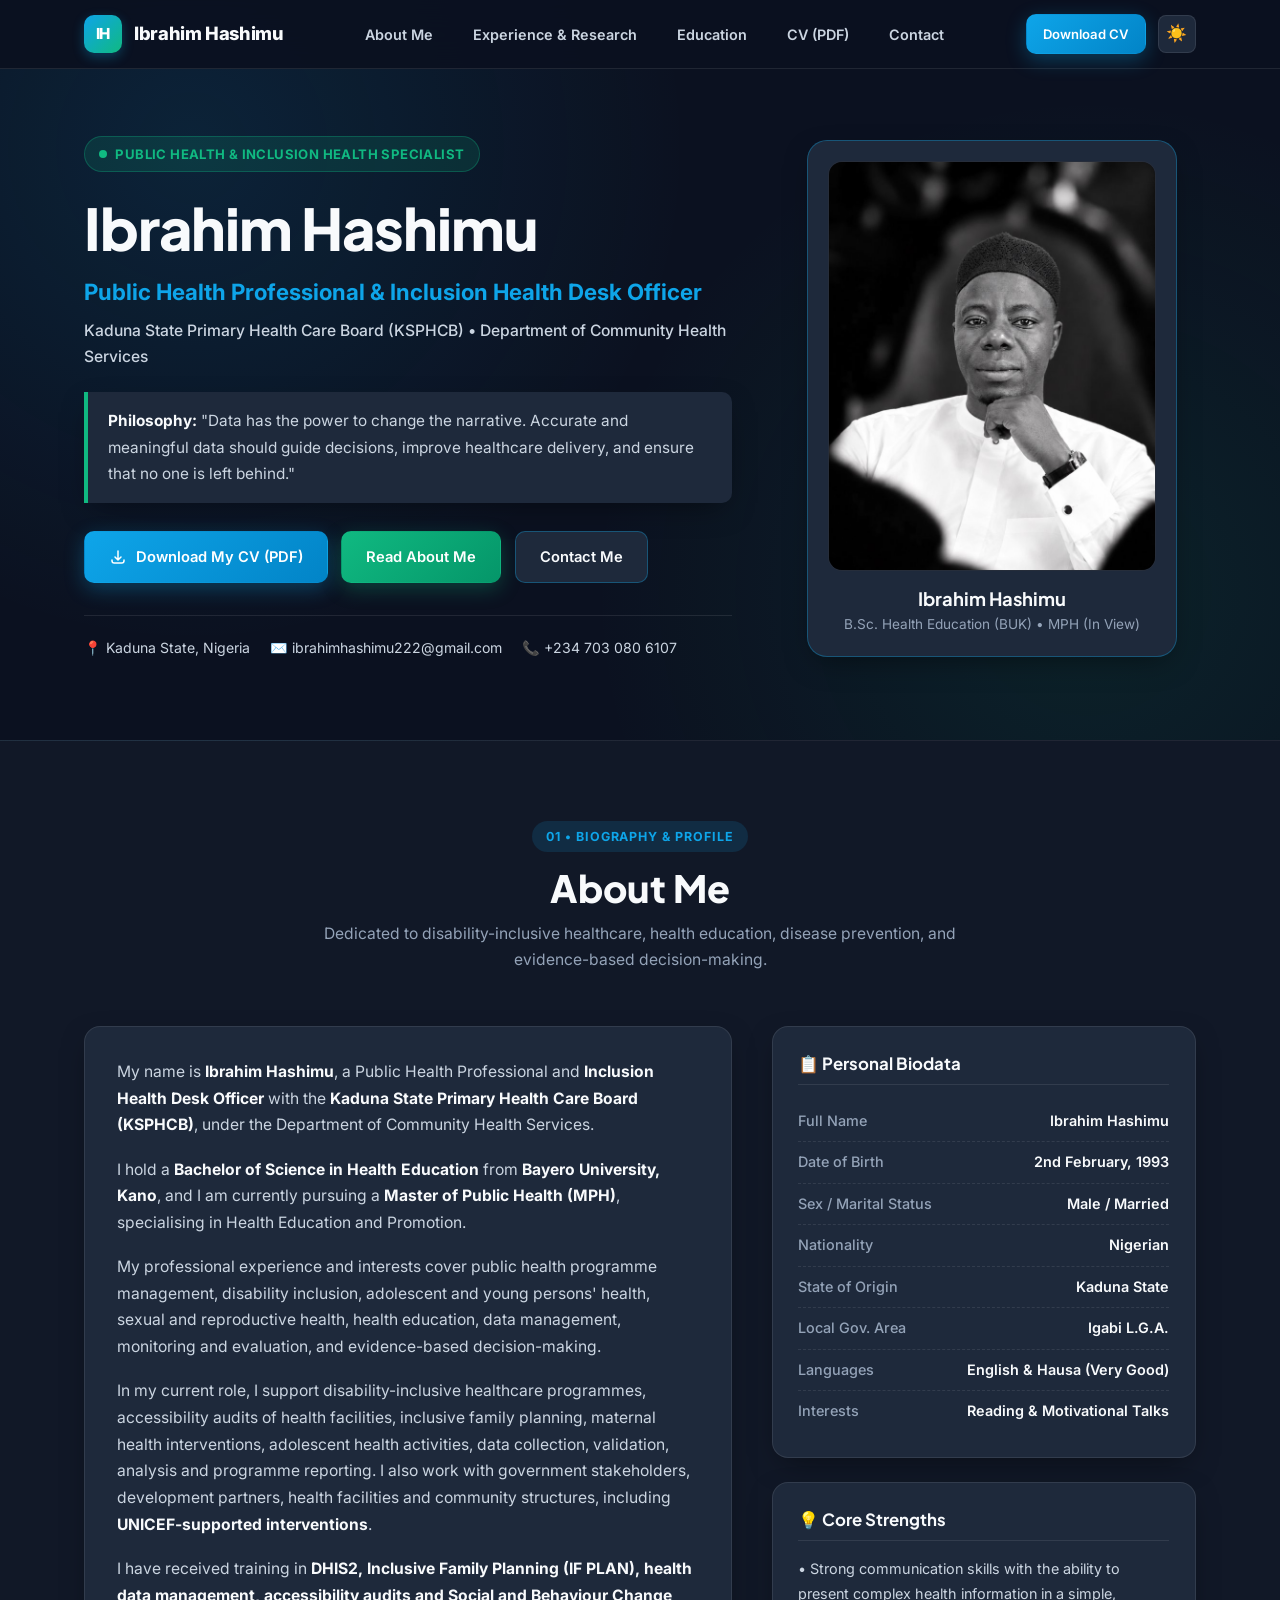
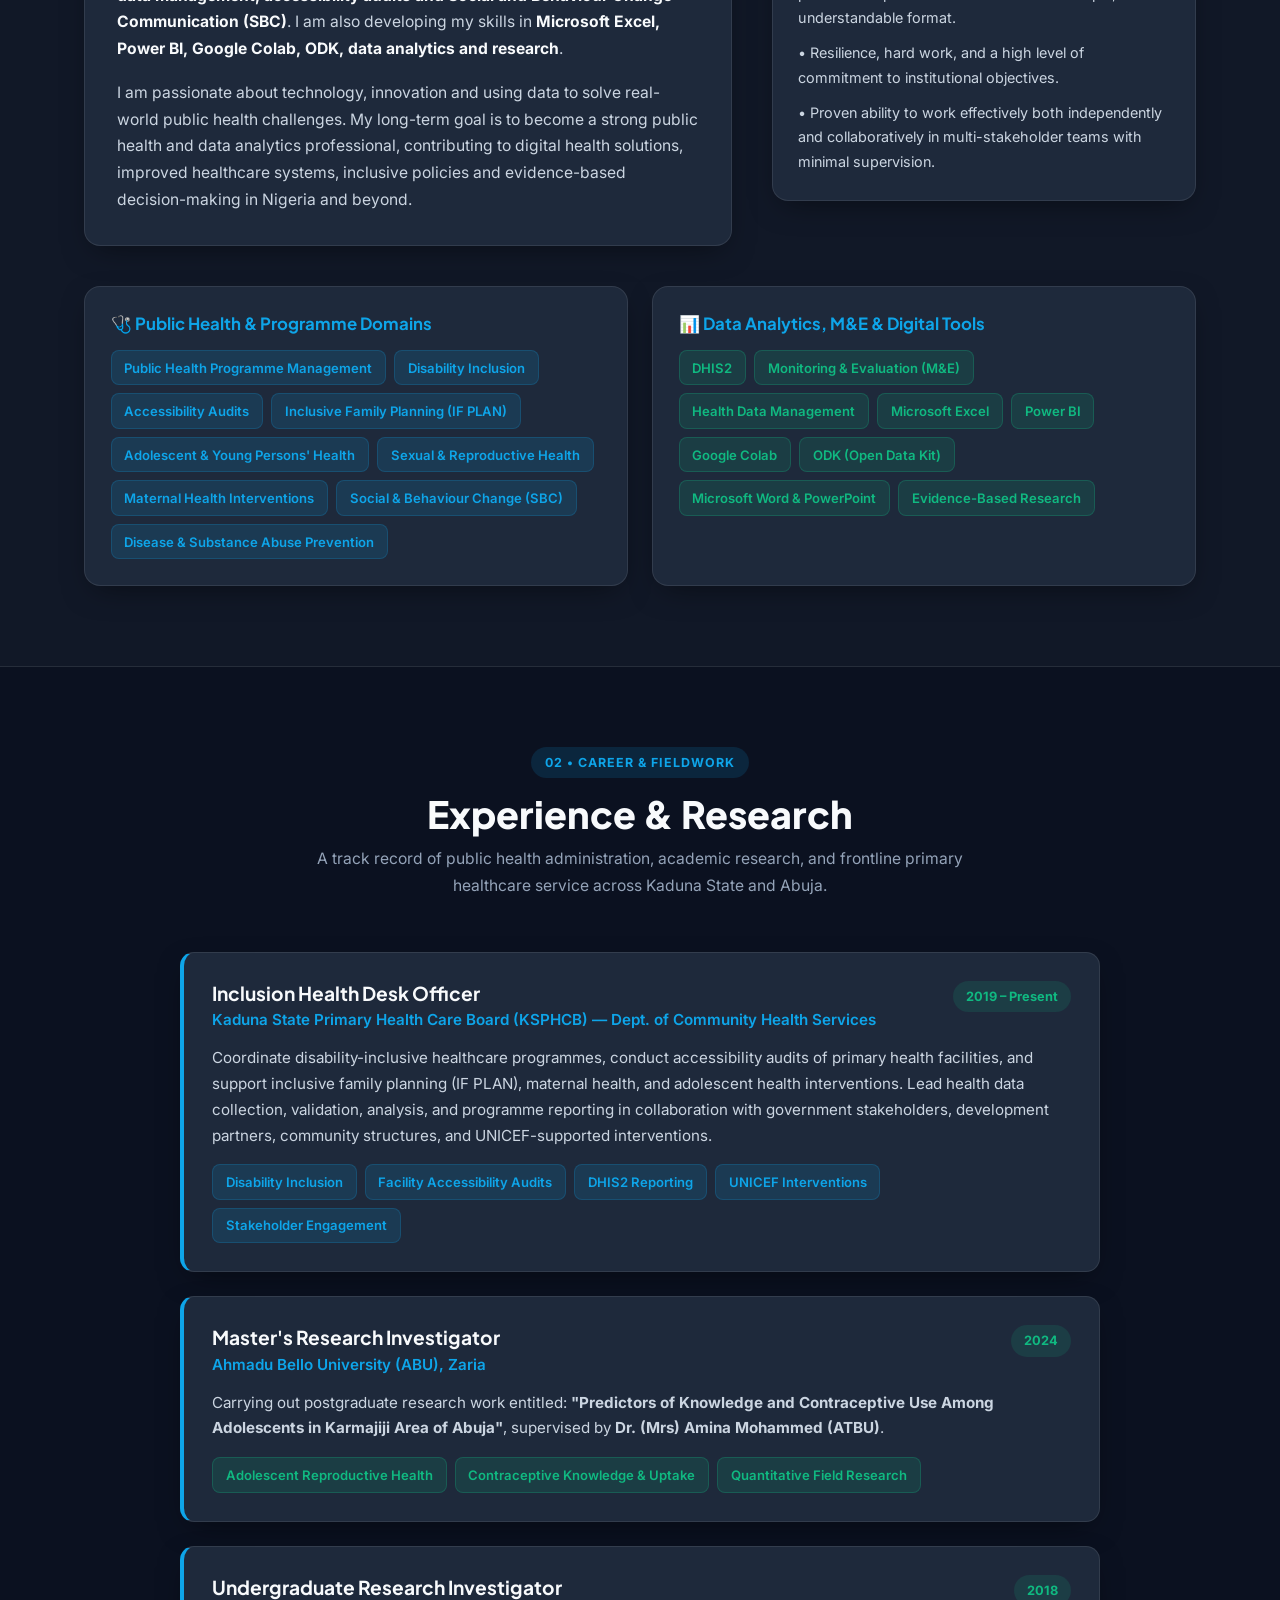
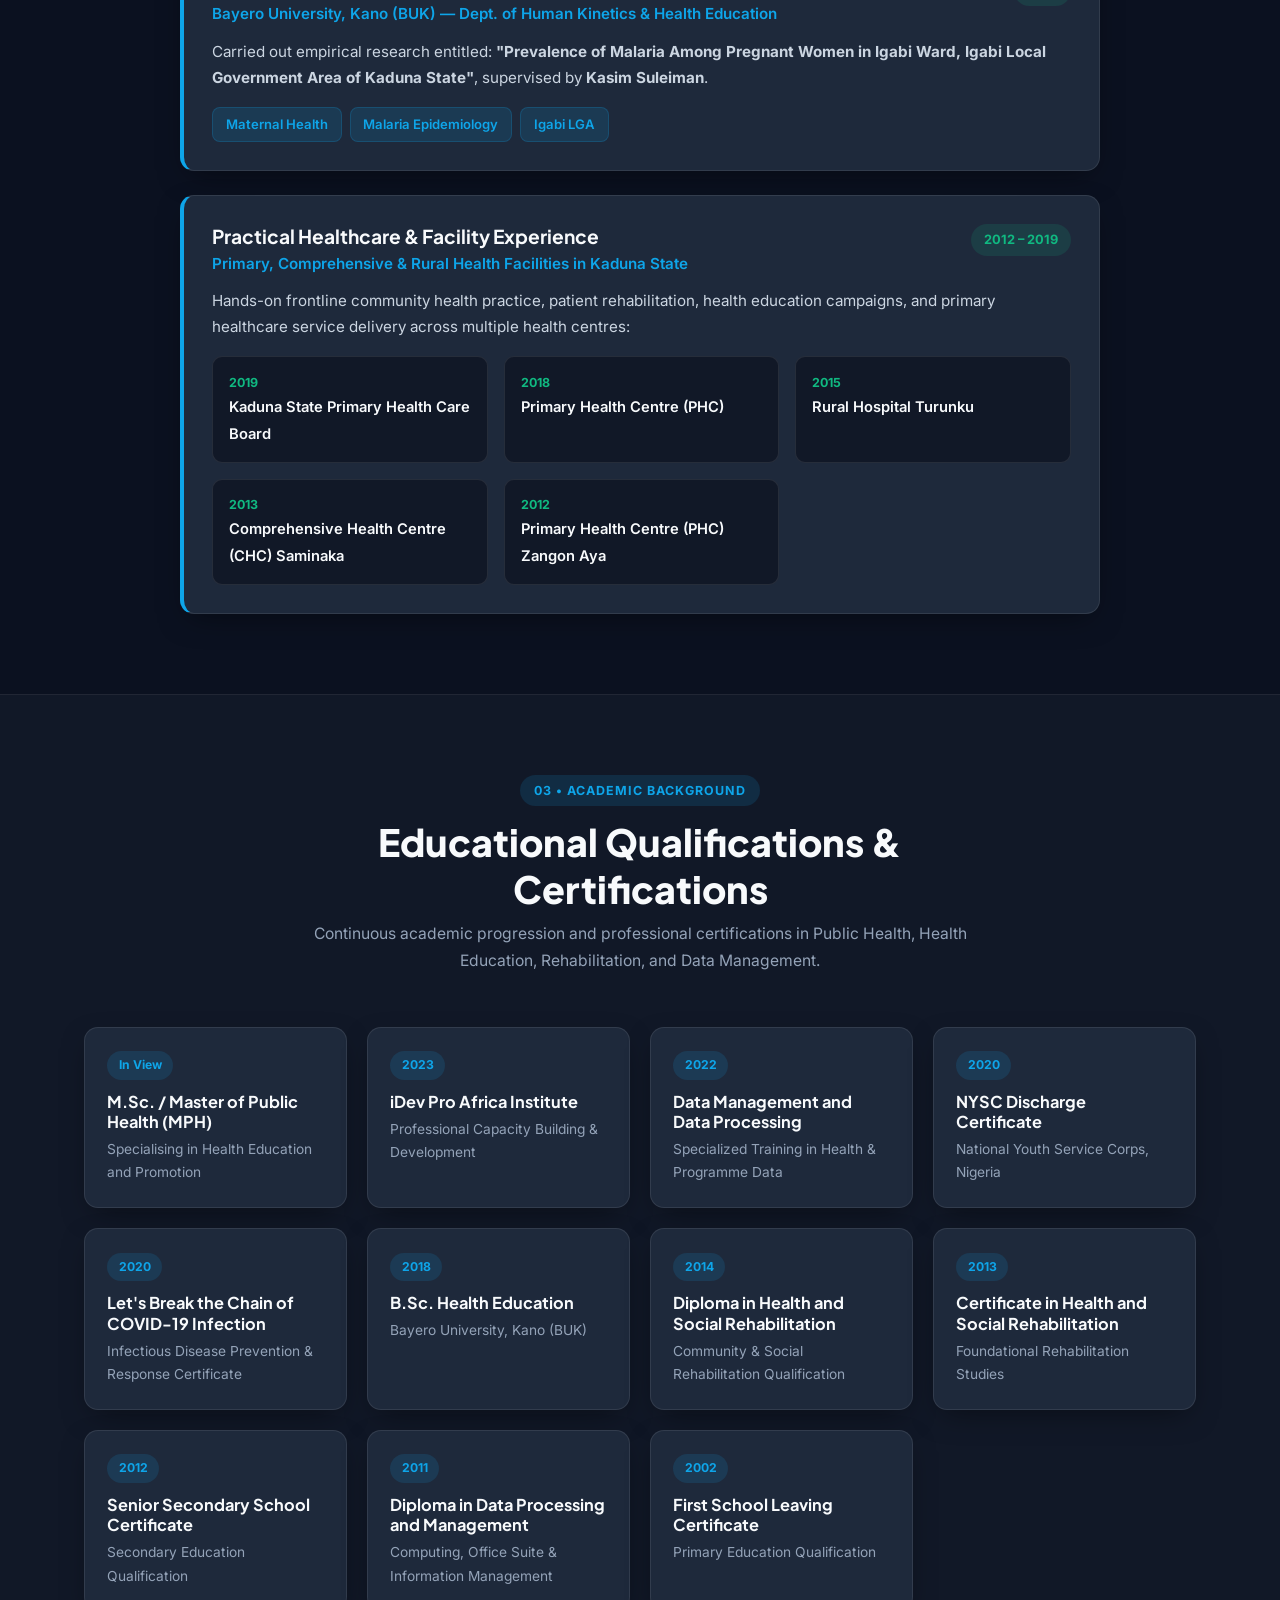
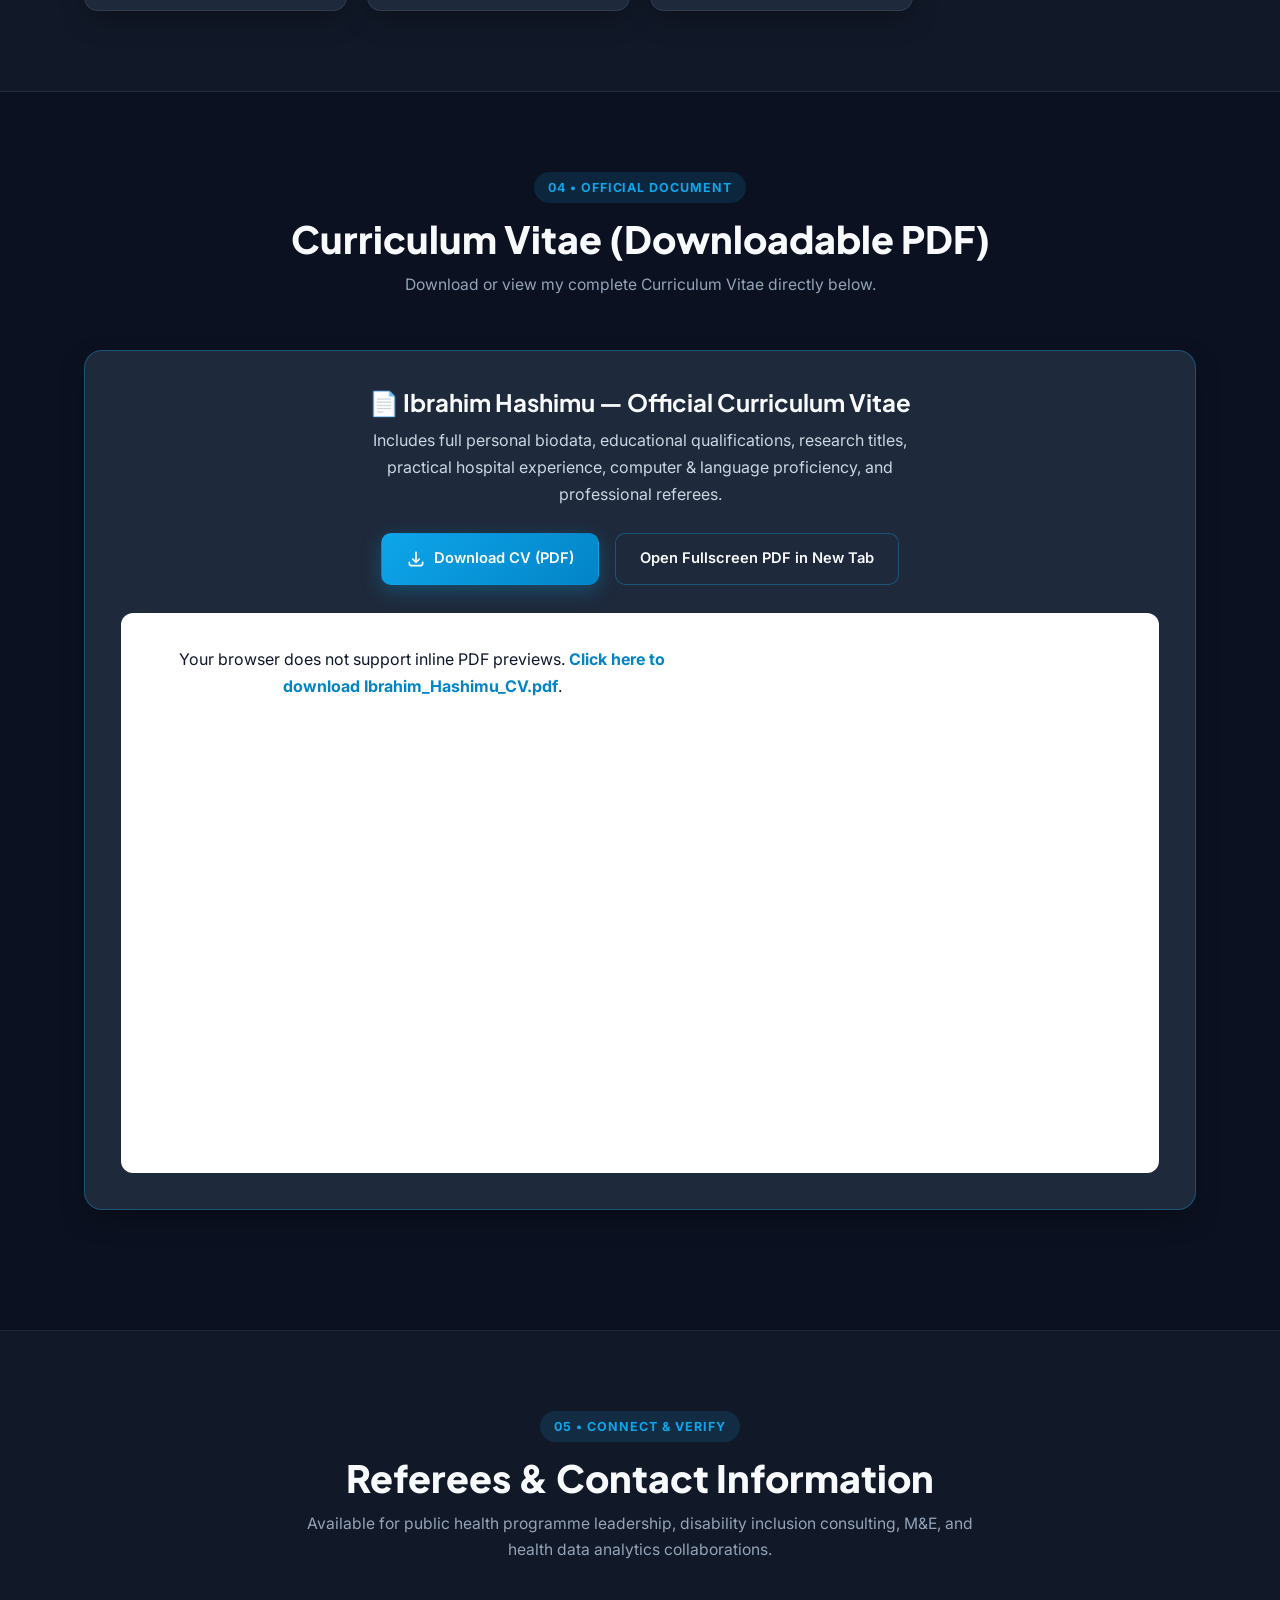
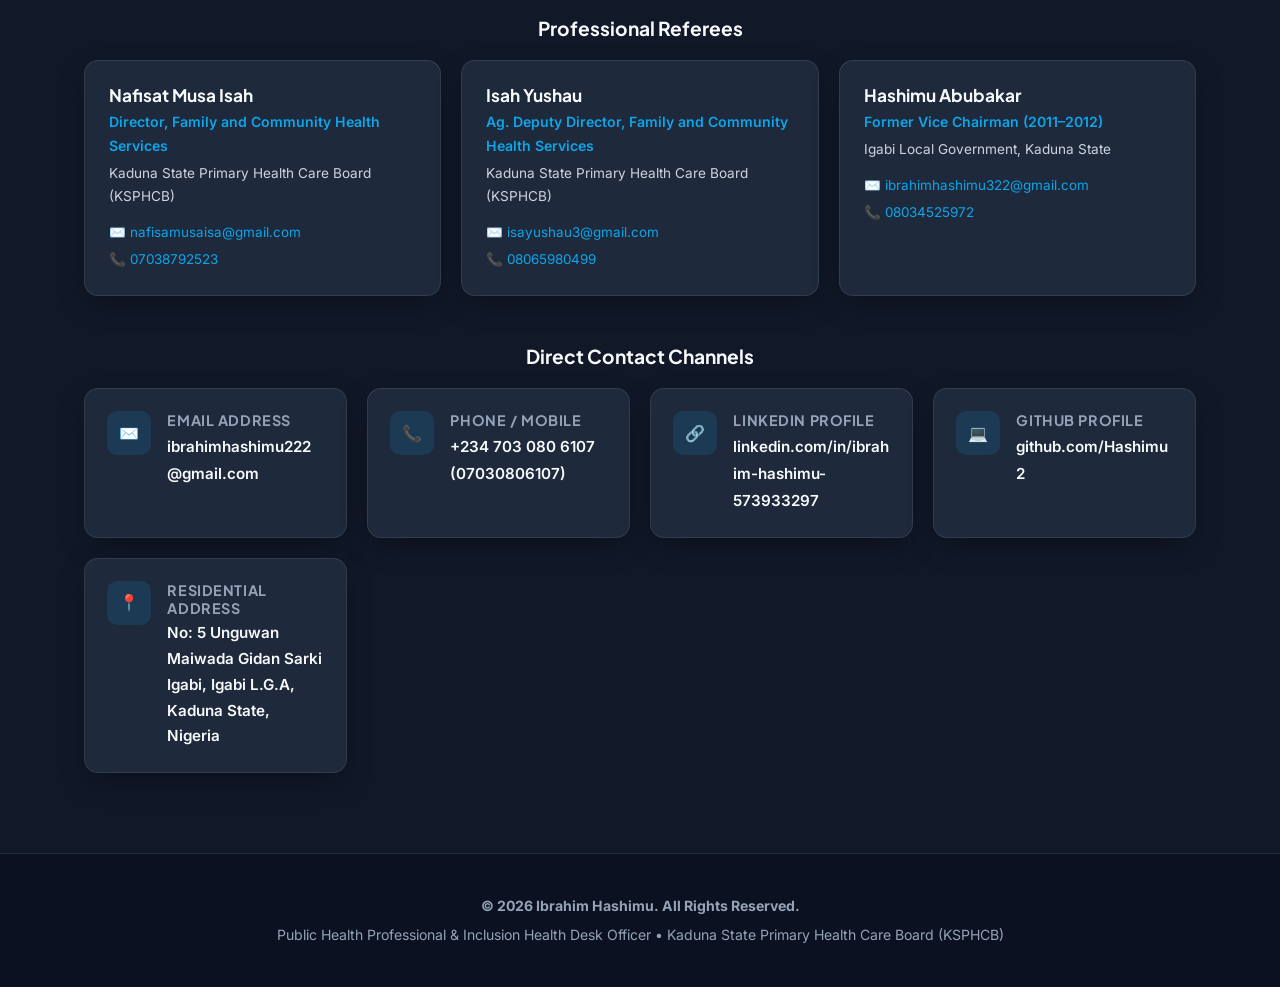
==== commit ac1a0bbb: "Publish Ibrahim Hashimu authentic public health portfolio" ====
--- a/index.html
+++ b/index.html
@@ -1,753 +1,1454 @@
 <!DOCTYPE html>
-<html lang="en">
+<html lang="en" data-theme="dark">
 <head>
   <meta charset="UTF-8">
   <meta name="viewport" content="width=device-width, initial-scale=1.0">
-  <title>JobPulse - Job Openings & Applicant Tracking System</title>
-  <link rel="stylesheet" href="css/style.css">
-  <link rel="stylesheet" href="css/components.css">
-  <link rel="icon" href="data:image/svg+xml,<svg xmlns='http://www.w3.org/2000/svg' viewBox='0 0 24 24' fill='%230ea5e9'><path d='M20 6h-4V4c0-1.11-.89-2-2-2h-4c-1.11 0-2 .89-2 2v2H4c-1.11 0-1.99.89-1.99 2L2 19c0 1.11.89 2 2 2h16c1.11 0 2-.89 2-2V8c0-1.11-.89-2-2-2zm-6 0h-4V4h4v2z'/></svg>">
+  <meta name="description" content="Official Portfolio of Ibrahim Hashimu — Public Health Professional & Inclusion Health Desk Officer at Kaduna State Primary Health Care Board (KSPHCB).">
+  <title>Ibrahim Hashimu | Public Health Professional &amp; Inclusion Health Desk Officer</title>
+  <link rel="preconnect" href="https://fonts.googleapis.com">
+  <link rel="preconnect" href="https://fonts.gstatic.com" crossorigin>
+  <link href="https://fonts.googleapis.com/css2?family=Inter:wght@300;400;500;600;700;800&family=Plus+Jakarta+Sans:wght@600;700;800&display=swap" rel="stylesheet">
+  <link rel="icon" href="data:image/svg+xml,<svg xmlns='http://www.w3.org/2000/svg' viewBox='0 0 100 100'><text y='.9em' font-size='90'>🩺</text></svg>">
+  <style>
+    /* ==========================================================
+       IBRAHIM HASHIMU — AUTHENTIC PUBLIC HEALTH PORTFOLIO
+       Self-contained, responsive, zero-dependency stylesheet
+       ========================================================== */
+    *, *::before, *::after {
+      margin: 0;
+      padding: 0;
+      box-sizing: border-box;
+    }
+
+    :root, [data-theme="dark"] {
+      --bg-main: #0b1120;
+      --bg-alt: #111827;
+      --bg-card: #1e293b;
+      --bg-card-hover: #26354d;
+      --text-main: #f8fafc;
+      --text-secondary: #cbd5e1;
+      --text-muted: #94a3b8;
+      --primary: #0ea5e9;
+      --primary-dark: #0284c7;
+      --accent: #10b981;
+      --accent-soft: rgba(16, 185, 129, 0.14);
+      --primary-soft: rgba(14, 165, 233, 0.14);
+      --border: rgba(255, 255, 255, 0.09);
+      --border-strong: rgba(14, 165, 233, 0.35);
+      --nav-bg: rgba(11, 17, 32, 0.92);
+      --shadow: 0 10px 30px -10px rgba(0, 0, 0, 0.5);
+    }
+
+    [data-theme="light"] {
+      --bg-main: #f8fafc;
+      --bg-alt: #f1f5f9;
+      --bg-card: #ffffff;
+      --bg-card-hover: #f8fafc;
+      --text-main: #0f172a;
+      --text-secondary: #334155;
+      --text-muted: #64748b;
+      --primary: #0284c7;
+      --primary-dark: #0369a1;
+      --accent: #059669;
+      --accent-soft: rgba(5, 150, 105, 0.1);
+      --primary-soft: rgba(2, 132, 199, 0.1);
+      --border: #e2e8f0;
+      --border-strong: rgba(2, 132, 199, 0.4);
+      --nav-bg: rgba(255, 255, 255, 0.92);
+      --shadow: 0 10px 25px -5px rgba(15, 23, 42, 0.08);
+    }
+
+    html {
+      scroll-behavior: smooth;
+      font-size: 16px;
+    }
+
+    body {
+      font-family: 'Inter', -apple-system, BlinkMacSystemFont, 'Segoe UI', Roboto, sans-serif;
+      background-color: var(--bg-main);
+      color: var(--text-main);
+      line-height: 1.7;
+      overflow-x: hidden;
+      transition: background-color 0.25s ease, color 0.25s ease;
+    }
+
+    h1, h2, h3, h4 {
+      font-family: 'Plus Jakarta Sans', 'Inter', sans-serif;
+      line-height: 1.25;
+    }
+
+    a {
+      color: var(--primary);
+      text-decoration: none;
+      transition: all 0.2s ease;
+    }
+
+    a:hover {
+      color: var(--accent);
+    }
+
+    img {
+      max-width: 100%;
+      display: block;
+    }
+
+    .container {
+      max-width: 1160px;
+      margin: 0 auto;
+      padding: 0 1.5rem;
+    }
+
+    /* ---------- NAVBAR ---------- */
+    .navbar {
+      position: fixed;
+      top: 0;
+      left: 0;
+      right: 0;
+      z-index: 1000;
+      background: var(--nav-bg);
+      backdrop-filter: blur(16px);
+      -webkit-backdrop-filter: blur(16px);
+      border-bottom: 1px solid var(--border);
+      padding: 0.85rem 0;
+    }
+
+    .nav-container {
+      max-width: 1160px;
+      margin: 0 auto;
+      padding: 0 1.5rem;
+      display: flex;
+      align-items: center;
+      justify-content: space-between;
+      gap: 1rem;
+    }
+
+    .nav-brand {
+      display: flex;
+      align-items: center;
+      gap: 0.75rem;
+      color: var(--text-main) !important;
+      font-weight: 800;
+      font-size: 1.15rem;
+      letter-spacing: -0.02em;
+    }
+
+    .brand-badge {
+      width: 38px;
+      height: 38px;
+      border-radius: 10px;
+      background: linear-gradient(135deg, var(--primary), var(--accent));
+      color: #ffffff;
+      display: flex;
+      align-items: center;
+      justify-content: center;
+      font-weight: 800;
+      font-size: 0.95rem;
+      box-shadow: 0 4px 12px rgba(14, 165, 233, 0.3);
+    }
+
+    .nav-links {
+      display: flex;
+      align-items: center;
+      list-style: none;
+      gap: 1.5rem;
+    }
+
+    .nav-link {
+      color: var(--text-secondary) !important;
+      font-size: 0.9rem;
+      font-weight: 600;
+      padding: 0.35rem 0.5rem;
+      border-radius: 6px;
+    }
+
+    .nav-link:hover, .nav-link.active {
+      color: var(--primary) !important;
+      background: var(--primary-soft);
+    }
+
+    .nav-actions {
+      display: flex;
+      align-items: center;
+      gap: 0.75rem;
+    }
+
+    .theme-btn {
+      background: var(--bg-card);
+      color: var(--text-main);
+      border: 1px solid var(--border);
+      width: 38px;
+      height: 38px;
+      border-radius: 8px;
+      cursor: pointer;
+      display: flex;
+      align-items: center;
+      justify-content: center;
+      font-size: 1.05rem;
+      transition: all 0.2s ease;
+    }
+
+    .theme-btn:hover {
+      border-color: var(--primary);
+      transform: translateY(-1px);
+    }
+
+    .nav-toggle {
+      display: none;
+      background: var(--bg-card);
+      border: 1px solid var(--border);
+      color: var(--text-main);
+      width: 38px;
+      height: 38px;
+      border-radius: 8px;
+      cursor: pointer;
+      align-items: center;
+      justify-content: center;
+    }
+
+    /* ---------- BUTTONS ---------- */
+    .btn {
+      display: inline-flex;
+      align-items: center;
+      justify-content: center;
+      gap: 0.55rem;
+      padding: 0.8rem 1.5rem;
+      font-size: 0.92rem;
+      font-weight: 600;
+      border-radius: 10px;
+      cursor: pointer;
+      transition: all 0.2s ease;
+      border: 1.5px solid transparent;
+      text-decoration: none;
+    }
+
+    .btn-primary {
+      background: linear-gradient(135deg, var(--primary), var(--primary-dark));
+      color: #ffffff !important;
+      box-shadow: 0 6px 20px rgba(14, 165, 233, 0.3);
+    }
+
+    .btn-primary:hover {
+      transform: translateY(-2px);
+      box-shadow: 0 10px 25px rgba(14, 165, 233, 0.45);
+    }
+
+    .btn-accent {
+      background: linear-gradient(135deg, var(--accent), #059669);
+      color: #ffffff !important;
+      box-shadow: 0 6px 20px rgba(16, 185, 129, 0.28);
+    }
+
+    .btn-accent:hover {
+      transform: translateY(-2px);
+      box-shadow: 0 10px 25px rgba(16, 185, 129, 0.4);
+    }
+
+    .btn-outline {
+      background: var(--bg-card);
+      color: var(--text-main) !important;
+      border-color: var(--border-strong);
+    }
+
+    .btn-outline:hover {
+      border-color: var(--primary);
+      background: var(--primary-soft);
+      transform: translateY(-2px);
+    }
+
+    .btn-sm {
+      padding: 0.5rem 1rem;
+      font-size: 0.82rem;
+    }
+
+    /* ---------- HERO SECTION ---------- */
+    .hero {
+      padding: 8.5rem 0 5rem;
+      position: relative;
+      background:
+        radial-gradient(circle at 15% 20%, rgba(14, 165, 233, 0.12), transparent 40%),
+        radial-gradient(circle at 85% 80%, rgba(16, 185, 129, 0.10), transparent 40%);
+      border-bottom: 1px solid var(--border);
+    }
+
+    .hero-grid {
+      display: grid;
+      grid-template-columns: 1.35fr 0.85fr;
+      gap: 3.5rem;
+      align-items: center;
+    }
+
+    .status-pill {
+      display: inline-flex;
+      align-items: center;
+      gap: 0.5rem;
+      padding: 0.35rem 0.9rem;
+      border-radius: 999px;
+      background: var(--accent-soft);
+      color: var(--accent);
+      font-size: 0.82rem;
+      font-weight: 700;
+      letter-spacing: 0.03em;
+      text-transform: uppercase;
+      margin-bottom: 1.25rem;
+      border: 1px solid rgba(16, 185, 129, 0.3);
+    }
+
+    .status-dot {
+      width: 8px;
+      height: 8px;
+      border-radius: 50%;
+      background: var(--accent);
+    }
+
+    .hero-name {
+      font-size: clamp(2.25rem, 5vw, 3.6rem);
+      font-weight: 800;
+      letter-spacing: -0.02em;
+      margin-bottom: 0.6rem;
+      color: var(--text-main);
+    }
+
+    .hero-role {
+      font-size: clamp(1.1rem, 2.2vw, 1.4rem);
+      font-weight: 700;
+      color: var(--primary);
+      margin-bottom: 0.4rem;
+    }
+
+    .hero-org {
+      font-size: 0.98rem;
+      color: var(--text-secondary);
+      font-weight: 500;
+      margin-bottom: 1.35rem;
+    }
+
+    .hero-quote {
+      background: var(--bg-card);
+      border-left: 4px solid var(--accent);
+      padding: 1rem 1.25rem;
+      border-radius: 0 10px 10px 0;
+      margin-bottom: 1.75rem;
+      color: var(--text-secondary);
+      font-size: 0.96rem;
+      box-shadow: var(--shadow);
+    }
+
+    .hero-quote strong {
+      color: var(--text-main);
+    }
+
+    .hero-cta {
+      display: flex;
+      flex-wrap: wrap;
+      gap: 0.85rem;
+      margin-bottom: 2rem;
+    }
+
+    .hero-quick-info {
+      display: flex;
+      flex-wrap: wrap;
+      gap: 1.25rem;
+      padding-top: 1.25rem;
+      border-top: 1px solid var(--border);
+      font-size: 0.88rem;
+      color: var(--text-secondary);
+    }
+
+    .hero-quick-item {
+      display: inline-flex;
+      align-items: center;
+      gap: 0.45rem;
+    }
+
+    /* Hero Portrait Card */
+    .hero-photo-card {
+      background: var(--bg-card);
+      border: 1px solid var(--border-strong);
+      border-radius: 20px;
+      padding: 1.25rem;
+      box-shadow: var(--shadow);
+      text-align: center;
+      max-width: 370px;
+      margin: 0 auto;
+    }
+
+    .portrait-wrapper {
+      border-radius: 14px;
+      overflow: hidden;
+      aspect-ratio: 4 / 5;
+      background: var(--bg-alt);
+      margin-bottom: 1rem;
+      border: 1px solid var(--border);
+    }
+
+    .portrait-wrapper img {
+      width: 100%;
+      height: 100%;
+      object-fit: cover;
+      object-position: center top;
+    }
+
+    .photo-caption h3 {
+      font-size: 1.15rem;
+      color: var(--text-main);
+      margin-bottom: 0.2rem;
+    }
+
+    .photo-caption p {
+      font-size: 0.85rem;
+      color: var(--text-muted);
+    }
+
+    /* ---------- SECTION SHARED ---------- */
+    .section {
+      padding: 5rem 0;
+      border-bottom: 1px solid var(--border);
+    }
+
+    .section-alt {
+      background-color: var(--bg-alt);
+    }
+
+    .section-header {
+      text-align: center;
+      max-width: 700px;
+      margin: 0 auto 3.25rem;
+    }
+
+    .section-badge {
+      display: inline-block;
+      font-size: 0.78rem;
+      font-weight: 700;
+      text-transform: uppercase;
+      letter-spacing: 0.08em;
+      color: var(--primary);
+      background: var(--primary-soft);
+      padding: 0.3rem 0.85rem;
+      border-radius: 999px;
+      margin-bottom: 0.75rem;
+    }
+
+    .section-title {
+      font-size: clamp(1.75rem, 3.5vw, 2.35rem);
+      font-weight: 800;
+      color: var(--text-main);
+      margin-bottom: 0.6rem;
+    }
+
+    .section-subtitle {
+      color: var(--text-muted);
+      font-size: 0.98rem;
+    }
+
+    /* ---------- ABOUT ME SECTION ---------- */
+    .about-layout {
+      display: grid;
+      grid-template-columns: 1.45fr 0.95fr;
+      gap: 2.5rem;
+      align-items: start;
+    }
+
+    .about-prose {
+      background: var(--bg-card);
+      border: 1px solid var(--border);
+      border-radius: 16px;
+      padding: 2rem;
+      box-shadow: var(--shadow);
+    }
+
+    .about-prose p {
+      color: var(--text-secondary);
+      margin-bottom: 1.1rem;
+      font-size: 0.98rem;
+    }
+
+    .about-prose p:last-child {
+      margin-bottom: 0;
+    }
+
+    .about-prose strong {
+      color: var(--text-main);
+    }
+
+    .about-side {
+      display: flex;
+      flex-direction: column;
+      gap: 1.5rem;
+    }
+
+    .info-panel {
+      background: var(--bg-card);
+      border: 1px solid var(--border);
+      border-radius: 16px;
+      padding: 1.6rem;
+      box-shadow: var(--shadow);
+    }
+
+    .info-panel h3 {
+      font-size: 1.05rem;
+      margin-bottom: 1rem;
+      color: var(--text-main);
+      display: flex;
+      align-items: center;
+      gap: 0.5rem;
+      padding-bottom: 0.65rem;
+      border-bottom: 1px solid var(--border);
+    }
+
+    .biodata-list {
+      list-style: none;
+    }
+
+    .biodata-list li {
+      display: flex;
+      justify-content: space-between;
+      padding: 0.5rem 0;
+      border-bottom: 1px dashed var(--border);
+      font-size: 0.9rem;
+      gap: 1rem;
+    }
+
+    .biodata-list li:last-child {
+      border-bottom: none;
+    }
+
+    .biodata-label {
+      color: var(--text-muted);
+      font-weight: 500;
+    }
+
+    .biodata-val {
+      color: var(--text-main);
+      font-weight: 600;
+      text-align: right;
+    }
+
+    /* Skills Grid */
+    .skills-grid {
+      display: grid;
+      grid-template-columns: repeat(auto-fit, minmax(300px, 1fr));
+      gap: 1.5rem;
+      margin-top: 2.5rem;
+    }
+
+    .skill-box {
+      background: var(--bg-card);
+      border: 1px solid var(--border);
+      border-radius: 16px;
+      padding: 1.6rem;
+      box-shadow: var(--shadow);
+    }
+
+    .skill-box h3 {
+      font-size: 1.05rem;
+      margin-bottom: 1rem;
+      color: var(--primary);
+    }
+
+    .tag-cloud {
+      display: flex;
+      flex-wrap: wrap;
+      gap: 0.5rem;
+    }
+
+    .tag {
+      display: inline-block;
+      padding: 0.35rem 0.8rem;
+      font-size: 0.82rem;
+      font-weight: 600;
+      border-radius: 8px;
+      background: var(--primary-soft);
+      color: var(--primary);
+      border: 1px solid rgba(14, 165, 233, 0.2);
+    }
+
+    .tag-green {
+      background: var(--accent-soft);
+      color: var(--accent);
+      border-color: rgba(16, 185, 129, 0.25);
+    }
+
+    /* ---------- EXPERIENCE & RESEARCH ---------- */
+    .timeline {
+      display: flex;
+      flex-direction: column;
+      gap: 1.5rem;
+      max-width: 920px;
+      margin: 0 auto;
+    }
+
+    .exp-card {
+      background: var(--bg-card);
+      border: 1px solid var(--border);
+      border-left: 4px solid var(--primary);
+      border-radius: 14px;
+      padding: 1.75rem;
+      box-shadow: var(--shadow);
+      transition: transform 0.2s ease, border-color 0.2s ease;
+    }
+
+    .exp-card:hover {
+      transform: translateY(-3px);
+      border-color: var(--accent);
+    }
+
+    .exp-header {
+      display: flex;
+      flex-wrap: wrap;
+      justify-content: space-between;
+      align-items: flex-start;
+      gap: 0.75rem;
+      margin-bottom: 0.75rem;
+    }
+
+    .exp-role {
+      font-size: 1.2rem;
+      font-weight: 700;
+      color: var(--text-main);
+    }
+
+    .exp-org {
+      font-size: 0.95rem;
+      font-weight: 600;
+      color: var(--primary);
+      margin-top: 0.15rem;
+    }
+
+    .exp-date {
+      display: inline-block;
+      padding: 0.3rem 0.8rem;
+      border-radius: 999px;
+      font-size: 0.8rem;
+      font-weight: 700;
+      background: var(--accent-soft);
+      color: var(--accent);
+      white-space: nowrap;
+    }
+
+    .exp-desc {
+      color: var(--text-secondary);
+      font-size: 0.95rem;
+      margin-bottom: 1rem;
+    }
+
+    .practical-grid {
+      display: grid;
+      grid-template-columns: repeat(auto-fit, minmax(210px, 1fr));
+      gap: 1rem;
+      margin-top: 1rem;
+    }
+
+    .practical-item {
+      background: var(--bg-alt);
+      border: 1px solid var(--border);
+      border-radius: 10px;
+      padding: 0.9rem 1rem;
+    }
+
+    .practical-item .year {
+      font-size: 0.78rem;
+      font-weight: 700;
+      color: var(--accent);
+      display: block;
+    }
+
+    .practical-item .place {
+      font-weight: 600;
+      font-size: 0.92rem;
+      color: var(--text-main);
+    }
+
+    /* ---------- EDUCATION & QUALIFICATIONS ---------- */
+    .edu-grid {
+      display: grid;
+      grid-template-columns: repeat(auto-fill, minmax(260px, 1fr));
+      gap: 1.25rem;
+    }
+
+    .edu-card {
+      background: var(--bg-card);
+      border: 1px solid var(--border);
+      border-radius: 14px;
+      padding: 1.4rem;
+      box-shadow: var(--shadow);
+      display: flex;
+      flex-direction: column;
+      justify-content: space-between;
+    }
+
+    .edu-year {
+      display: inline-block;
+      width: fit-content;
+      font-size: 0.76rem;
+      font-weight: 700;
+      color: var(--primary);
+      background: var(--primary-soft);
+      padding: 0.25rem 0.7rem;
+      border-radius: 999px;
+      margin-bottom: 0.75rem;
+    }
+
+    .edu-card h3 {
+      font-size: 1.02rem;
+      color: var(--text-main);
+      margin-bottom: 0.35rem;
+    }
+
+    .edu-card p {
+      font-size: 0.86rem;
+      color: var(--text-muted);
+    }
+
+    /* ---------- CV DOWNLOAD & PREVIEW ---------- */
+    .cv-banner {
+      background: var(--bg-card);
+      border: 1px solid var(--border-strong);
+      border-radius: 18px;
+      padding: 2.25rem;
+      box-shadow: var(--shadow);
+      display: flex;
+      flex-direction: column;
+      align-items: center;
+      text-align: center;
+      margin-bottom: 2.5rem;
+    }
+
+    .cv-banner h3 {
+      font-size: 1.5rem;
+      margin-bottom: 0.6rem;
+    }
+
+    .cv-banner p {
+      color: var(--text-secondary);
+      max-width: 600px;
+      margin-bottom: 1.5rem;
+    }
+
+    .cv-actions {
+      display: flex;
+      flex-wrap: wrap;
+      justify-content: center;
+      gap: 1rem;
+      margin-bottom: 1.75rem;
+    }
+
+    .pdf-preview-frame {
+      width: 100%;
+      height: 560px;
+      border-radius: 12px;
+      border: 1px solid var(--border);
+      background: #ffffff;
+    }
+
+    /* ---------- REFEREES & CONTACT ---------- */
+    .referees-grid {
+      display: grid;
+      grid-template-columns: repeat(auto-fit, minmax(290px, 1fr));
+      gap: 1.25rem;
+      margin-bottom: 3rem;
+    }
+
+    .ref-card {
+      background: var(--bg-card);
+      border: 1px solid var(--border);
+      border-radius: 14px;
+      padding: 1.5rem;
+      box-shadow: var(--shadow);
+    }
+
+    .ref-card h4 {
+      font-size: 1.08rem;
+      color: var(--text-main);
+      margin-bottom: 0.25rem;
+    }
+
+    .ref-title {
+      font-size: 0.88rem;
+      font-weight: 600;
+      color: var(--primary);
+      margin-bottom: 0.2rem;
+    }
+
+    .ref-org {
+      font-size: 0.85rem;
+      color: var(--text-secondary);
+      margin-bottom: 0.85rem;
+    }
+
+    .ref-links {
+      font-size: 0.84rem;
+      color: var(--text-muted);
+      display: flex;
+      flex-direction: column;
+      gap: 0.25rem;
+    }
+
+    .contact-cards {
+      display: grid;
+      grid-template-columns: repeat(auto-fit, minmax(240px, 1fr));
+      gap: 1.25rem;
+    }
+
+    .contact-card {
+      background: var(--bg-card);
+      border: 1px solid var(--border);
+      border-radius: 14px;
+      padding: 1.4rem;
+      display: flex;
+      align-items: flex-start;
+      gap: 1rem;
+      box-shadow: var(--shadow);
+      transition: transform 0.2s ease, border-color 0.2s ease;
+    }
+
+    .contact-card:hover {
+      transform: translateY(-2px);
+      border-color: var(--primary);
+    }
+
+    .contact-icon {
+      width: 44px;
+      height: 44px;
+      border-radius: 10px;
+      background: var(--primary-soft);
+      color: var(--primary);
+      display: flex;
+      align-items: center;
+      justify-content: center;
+      flex-shrink: 0;
+    }
+
+    .contact-card h4 {
+      font-size: 0.9rem;
+      color: var(--text-muted);
+      margin-bottom: 0.2rem;
+      text-transform: uppercase;
+      letter-spacing: 0.04em;
+    }
+
+    .contact-card p, .contact-card a {
+      font-size: 0.95rem;
+      font-weight: 600;
+      color: var(--text-main) !important;
+      word-break: break-word;
+    }
+
+    .contact-card a:hover {
+      color: var(--primary) !important;
+    }
+
+    /* ---------- FOOTER ---------- */
+    .footer {
+      padding: 2.5rem 0;
+      text-align: center;
+      background: var(--bg-main);
+      color: var(--text-muted);
+      font-size: 0.88rem;
+    }
+
+    /* ---------- RESPONSIVE ---------- */
+    @media (max-width: 920px) {
+      .hero-grid {
+        grid-template-columns: 1fr;
+        text-align: center;
+      }
+      .hero-cta, .hero-quick-info {
+        justify-content: center;
+      }
+      .hero-quote {
+        text-align: left;
+      }
+      .about-layout {
+        grid-template-columns: 1fr;
+      }
+    }
+
+    @media (max-width: 720px) {
+      .nav-links {
+        display: none;
+        position: absolute;
+        top: 100%;
+        left: 0;
+        right: 0;
+        background: var(--bg-card);
+        border-bottom: 1px solid var(--border);
+        flex-direction: column;
+        padding: 1rem;
+        gap: 0.5rem;
+      }
+      .nav-links.open {
+        display: flex;
+      }
+      .nav-toggle {
+        display: inline-flex;
+      }
+      .pdf-preview-frame {
+        height: 400px;
+      }
+    }
+  </style>
 </head>
 <body>
 
-  <!-- App Header & Navigation Bar -->
-  <header class="app-header">
-    <div class="header-container">
-      
-      <!-- Brand Logo -->
-      <div class="brand-wrapper" onclick="App.switchRole('user'); App.switchUserView('browse');">
-        <div class="brand-logo-icon">
-          <svg fill="none" stroke="currentColor" stroke-width="2.2" viewBox="0 0 24 24">
-            <path stroke-linecap="round" stroke-linejoin="round" d="M21 13.255A23.931 23.931 0 0112 15c-3.183 0-6.22-.62-9-1.745M16 6V4a2 2 0 00-2-2h-4a2 2 0 00-2 2v2m4 6h.01M5 20h14a2 2 0 002-2V8a2 2 0 00-2-2H5a2 2 0 00-2 2v10a2 2 0 002 2z"/>
-          </svg>
-        </div>
-        <div class="brand-text">
-          <h1>Job<span>Pulse</span></h1>
-          <p>Tracking & Recruitment Suite</p>
-        </div>
-      </div>
-
-      <!-- Role Switcher: Candidate vs Admin -->
-      <div class="role-switcher-container">
-        <button id="role-btn-user" class="role-tab-btn active" title="Switch to Candidate view">
-          <svg width="16" height="16" fill="none" stroke="currentColor" stroke-width="2" viewBox="0 0 24 24">
-            <path stroke-linecap="round" stroke-linejoin="round" d="M16 7a4 4 0 11-8 0 4 4 0 018 0zM12 14a7 7 0 00-7 7h14a7 7 0 00-7-7z"/>
-          </svg>
-          Candidate Portal
+  <!-- ============ NAVIGATION BAR ============ -->
+  <header class="navbar">
+    <div class="nav-container">
+      <a href="#top" class="nav-brand">
+        <span class="brand-badge">IH</span>
+        <span>Ibrahim Hashimu</span>
+      </a>
+
+      <ul class="nav-links" id="nav-links">
+        <li><a href="#about" class="nav-link">About Me</a></li>
+        <li><a href="#experience" class="nav-link">Experience &amp; Research</a></li>
+        <li><a href="#education" class="nav-link">Education</a></li>
+        <li><a href="#cv" class="nav-link">CV (PDF)</a></li>
+        <li><a href="#contact" class="nav-link">Contact</a></li>
+      </ul>
+
+      <div class="nav-actions">
+        <a href="assets/Ibrahim_Hashimu_CV.pdf" download="Ibrahim_Hashimu_CV.pdf" class="btn btn-primary btn-sm">
+          Download CV
+        </a>
+        <button class="theme-btn" id="theme-toggle" title="Switch Light/Dark Theme" aria-label="Toggle theme">
+          ☀️
         </button>
-        <button id="role-btn-admin" class="role-tab-btn" title="Switch to Admin / Recruiter view">
-          <svg width="16" height="16" fill="none" stroke="currentColor" stroke-width="2" viewBox="0 0 24 24">
-            <path stroke-linecap="round" stroke-linejoin="round" d="M9 12l2 2 4-4m5.618-4.016A11.955 11.955 0 0112 2.944a11.955 11.955 0 01-8.618 3.04A12.02 12.02 0 003 9c0 5.591 3.824 10.29 9 11.622 5.176-1.332 9-6.03 9-11.622 0-1.042-.133-2.052-.382-3.016z"/>
-          </svg>
-          Admin Portal
+        <button class="nav-toggle" id="nav-toggle" aria-label="Toggle navigation">
+          ☰
         </button>
       </div>
-
-      <!-- Header Actions -->
-      <div class="header-actions">
-        <!-- User View Quick Actions -->
-        <div id="user-header-actions" style="display: flex; gap: 0.5rem; align-items: center;">
-          <button class="btn btn-secondary btn-sm" onclick="App.switchUserView('my-apps')">
-            <svg width="15" height="15" fill="none" stroke="currentColor" stroke-width="2" viewBox="0 0 24 24">
-              <path stroke-linecap="round" stroke-linejoin="round" d="M9 5H7a2 2 0 00-2 2v12a2 2 0 002 2h10a2 2 0 002-2V7a2 2 0 00-2-2h-2M9 5a2 2 0 002 2h2a2 2 0 002-2M9 5a2 2 0 012-2h2a2 2 0 012 2m-6 9l2 2 4-4"/>
-            </svg>
-            My Applications
-            <span id="my-apps-badge-count" class="tab-badge" style="margin-left: 4px;">0</span>
-          </button>
-        </div>
-
-        <!-- Admin View Quick Actions -->
-        <div id="admin-header-actions" style="display: none; gap: 0.5rem; align-items: center;">
-          <button class="btn btn-primary btn-sm" onclick="AdminPortal.openPostJobModal()">
-            <svg width="16" height="16" fill="none" stroke="currentColor" stroke-width="2" viewBox="0 0 24 24">
-              <path stroke-linecap="round" stroke-linejoin="round" d="M12 4v16m8-8H4"/>
-            </svg>
-            Post New Job
-          </button>
-        </div>
-
-        <!-- Settings / Data controls -->
-        <button id="reset-demo-data-btn" class="btn btn-ghost btn-sm" title="Reset Demo Data">
-          <svg width="15" height="15" fill="none" stroke="currentColor" stroke-width="2" viewBox="0 0 24 24">
-            <path stroke-linecap="round" stroke-linejoin="round" d="M4 4v5h.582m15.356 2A8.001 8.001 0 004.582 9m0 0H9m11 11v-5h-.581m0 0a8.003 8.003 0 01-15.357-2m15.357 2H15"/>
-          </svg>
-          Reset Demo
-        </button>
-
-        <button id="export-data-btn" class="btn btn-ghost btn-sm" title="Export Data to JSON">
-          <svg width="15" height="15" fill="none" stroke="currentColor" stroke-width="2" viewBox="0 0 24 24">
-            <path stroke-linecap="round" stroke-linejoin="round" d="M4 16v1a3 3 0 003 3h10a3 3 0 003-3v-1m-4-4l-4 4m0 0l-4-4m4 4V4"/>
-          </svg>
-        </button>
-      </div>
-
     </div>
   </header>
 
-  <!-- ====================================================================
-       CANDIDATE / USER PORTAL
-       ==================================================================== -->
-  <main id="user-portal-section" class="main-wrapper">
-    
-    <!-- User Sub Navigation -->
-    <div style="display: flex; gap: 0.5rem; margin-bottom: 1.5rem; border-bottom: 1px solid var(--slate-200); padding-bottom: 0.25rem;">
-      <button id="user-subnav-browse" class="admin-nav-tab active">
-        <svg width="16" height="16" fill="none" stroke="currentColor" stroke-width="2" viewBox="0 0 24 24"><path stroke-linecap="round" stroke-linejoin="round" d="M21 13.255A23.931 23.931 0 0112 15c-3.183 0-6.22-.62-9-1.745M16 6V4a2 2 0 00-2-2h-4a2 2 0 00-2 2v2m4 6h.01M5 20h14a2 2 0 002-2V8a2 2 0 00-2-2H5a2 2 0 00-2 2v10a2 2 0 002 2z"/></svg>
-        Browse Openings
-      </button>
-      <button id="user-subnav-myapps" class="admin-nav-tab">
-        <svg width="16" height="16" fill="none" stroke="currentColor" stroke-width="2" viewBox="0 0 24 24"><path stroke-linecap="round" stroke-linejoin="round" d="M9 5H7a2 2 0 00-2 2v12a2 2 0 002 2h10a2 2 0 002-2V7a2 2 0 00-2-2h-2M9 5a2 2 0 002 2h2a2 2 0 002-2M9 5a2 2 0 012-2h2a2 2 0 012 2m-6 9l2 2 4-4"/></svg>
-        My Applications Tracker
-      </button>
-    </div>
-
-    <!-- 1. BROWSE OPENINGS VIEW -->
-    <div id="user-browse-view">
-      <!-- Hero Banner -->
-      <section class="hero-banner">
-        <div class="hero-content">
-          <div class="hero-badge">
-            <svg width="14" height="14" fill="none" stroke="currentColor" stroke-width="2" viewBox="0 0 24 24"><path stroke-linecap="round" stroke-linejoin="round" d="M13 10V3L4 14h7v7l9-11h-7z"/></svg>
-            We Are Actively Hiring Top Talent
-          </div>
-          <h2 class="hero-title">Find Your Next Big Career Move with <span>JobPulse</span></h2>
-          <p class="hero-subtitle">
-            Explore high-impact positions across engineering, design, and growth. Apply seamlessly with zero friction and track your hiring journey step-by-step.
+  <!-- ============ HERO SECTION ============ -->
+  <section class="hero" id="top">
+    <div class="container">
+      <div class="hero-grid">
+        <div>
+          <div class="status-pill">
+            <span class="status-dot"></span>
+            Public Health &amp; Inclusion Health Specialist
+          </div>
+          <h1 class="hero-name">Ibrahim Hashimu</h1>
+          <p class="hero-role">
+            Public Health Professional &amp; Inclusion Health Desk Officer
           </p>
-        </div>
-      </section>
-
-      <!-- Search & Multi-Filter Card -->
-      <section class="search-filter-card">
-        <div class="search-bar-row">
-          <div class="search-input-wrapper">
-            <svg fill="none" stroke="currentColor" stroke-width="2" viewBox="0 0 24 24">
-              <path stroke-linecap="round" stroke-linejoin="round" d="M21 21l-6-6m2-5a7 7 0 11-14 0 7 7 0 0114 0z"/>
-            </svg>
-            <input type="text" id="user-job-search" class="search-input" placeholder="Search by job title, department, skills, or location...">
-          </div>
-        </div>
-
-        <div class="filter-row">
-          <select id="filter-department" class="filter-select">
-            <option value="all">All Departments</option>
-            <option value="Engineering">Engineering</option>
-            <option value="Design">Design</option>
-            <option value="Infrastructure">Infrastructure</option>
-            <option value="Marketing">Marketing</option>
-            <option value="Sales">Sales</option>
-            <option value="Product">Product</option>
-          </select>
-
-          <select id="filter-workmode" class="filter-select">
-            <option value="all">All Work Modes</option>
-            <option value="Remote">100% Remote</option>
-            <option value="Hybrid">Hybrid</option>
-            <option value="On-site">On-site</option>
-          </select>
-
-          <select id="filter-type" class="filter-select">
-            <option value="all">All Employment Types</option>
-            <option value="Full-Time">Full-Time</option>
-            <option value="Part-Time">Part-Time</option>
-            <option value="Contract">Contract</option>
-            <option value="Internship">Internship</option>
-          </select>
-
-          <select id="filter-experience" class="filter-select">
-            <option value="all">All Experience Levels</option>
-            <option value="Entry-Level">Entry-Level</option>
-            <option value="Mid-Level">Mid-Level</option>
-            <option value="Senior">Senior</option>
-            <option value="Lead">Lead</option>
-          </select>
-
-          <button id="clear-filters-btn" class="filter-clear-btn">Clear All Filters</button>
-        </div>
-
-        <div class="results-meta">
-          <span id="jobs-count-badge" style="font-weight: 600; color: var(--primary-700);">5 Positions Available</span>
-          <span>Updated in Real-Time</span>
-        </div>
-      </section>
-
-      <!-- Job Cards Grid -->
-      <section id="user-job-grid" class="job-cards-grid">
-        <!-- Rendered dynamically by user.js -->
-      </section>
-    </div>
-
-    <!-- 2. MY APPLICATIONS TRACKER VIEW -->
-    <div id="user-myapps-view" style="display: none;">
-      <div style="background: #ffffff; border: 1px solid var(--primary-100); border-radius: var(--radius-lg); padding: 1.5rem; margin-bottom: 2rem; box-shadow: var(--shadow-sm);">
-        <h3 style="font-size: 1.35rem; font-weight: 700; color: var(--slate-900); margin-bottom: 0.5rem;">
-          Application Status Tracker
-        </h3>
-        <p style="font-size: 0.9rem; color: var(--slate-500); margin-bottom: 1.25rem;">
-          Track all your applications, interview schedules, recruiter feedback, and stage milestones in one central place.
-        </p>
-
-        <div style="display: flex; gap: 0.75rem; max-width: 500px;">
-          <input type="email" id="my-app-email-input" class="search-input" style="padding-left: 1rem;" placeholder="Enter your email address (e.g. alex.rivera@example.com)">
-          <button id="my-app-lookup-btn" class="btn btn-primary">Find My Applications</button>
-        </div>
-      </div>
-
-      <div id="my-applications-list">
-        <!-- Rendered dynamically by user.js -->
+          <p class="hero-org">
+            Kaduna State Primary Health Care Board (KSPHCB) &bull; Department of Community Health Services
+          </p>
+
+          <div class="hero-quote">
+            <strong>Philosophy:</strong> "Data has the power to change the narrative. Accurate and meaningful data should guide decisions, improve healthcare delivery, and ensure that no one is left behind."
+          </div>
+
+          <div class="hero-cta">
+            <a href="assets/Ibrahim_Hashimu_CV.pdf" download="Ibrahim_Hashimu_CV.pdf" class="btn btn-primary">
+              <svg width="18" height="18" fill="none" stroke="currentColor" stroke-width="2" viewBox="0 0 24 24"><path stroke-linecap="round" stroke-linejoin="round" d="M4 16v1a3 3 0 003 3h10a3 3 0 003-3v-1m-4-4l-4 4m0 0l-4-4m4 4V4"/></svg>
+              Download My CV (PDF)
+            </a>
+            <a href="#about" class="btn btn-accent">
+              Read About Me
+            </a>
+            <a href="#contact" class="btn btn-outline">
+              Contact Me
+            </a>
+          </div>
+
+          <div class="hero-quick-info">
+            <span class="hero-quick-item">📍 Kaduna State, Nigeria</span>
+            <span class="hero-quick-item">✉️ ibrahimhashimu222@gmail.com</span>
+            <span class="hero-quick-item">📞 +234 703 080 6107</span>
+          </div>
+        </div>
+
+        <!-- Portrait Photo -->
+        <div>
+          <div class="hero-photo-card">
+            <div class="portrait-wrapper">
+              <img src="assets/profile.jpg" alt="Ibrahim Hashimu — Public Health Professional">
+            </div>
+            <div class="photo-caption">
+              <h3>Ibrahim Hashimu</h3>
+              <p>B.Sc. Health Education (BUK) &bull; MPH (In View)</p>
+            </div>
+          </div>
+        </div>
       </div>
     </div>
-
-  </main>
-
-
-  <!-- ====================================================================
-       ADMIN / RECRUITER PORTAL
-       ==================================================================== -->
-  <main id="admin-portal-section" class="main-wrapper" style="display: none;">
-    <div class="admin-dashboard">
-      
-      <!-- Admin Header Row -->
-      <div class="admin-header-row">
-        <div class="admin-page-title">
-          <h2>Recruiting & Applicant Tracking Suite</h2>
-          <p>Manage open positions, review incoming resumes, and move candidates through the hiring pipeline.</p>
-        </div>
-        <button class="btn btn-primary" onclick="AdminPortal.openPostJobModal()">
-          <svg width="18" height="18" fill="none" stroke="currentColor" stroke-width="2" viewBox="0 0 24 24"><path stroke-linecap="round" stroke-linejoin="round" d="M12 4v16m8-8H4"/></svg>
-          Post New Job Opening
-        </button>
+  </section>
+
+  <!-- ============ ABOUT ME SECTION ============ -->
+  <section class="section section-alt" id="about">
+    <div class="container">
+      <div class="section-header">
+        <span class="section-badge">01 &bull; Biography &amp; Profile</span>
+        <h2 class="section-title">About Me</h2>
+        <p class="section-subtitle">
+          Dedicated to disability-inclusive healthcare, health education, disease prevention, and evidence-based decision-making.
+        </p>
       </div>
 
-      <!-- KPI Stats Overview -->
-      <div class="stats-overview-grid">
-        <div class="stat-card">
-          <div class="stat-icon blue">
-            <svg width="24" height="24" fill="none" stroke="currentColor" stroke-width="2" viewBox="0 0 24 24"><path stroke-linecap="round" stroke-linejoin="round" d="M21 13.255A23.931 23.931 0 0112 15c-3.183 0-6.22-.62-9-1.745M16 6V4a2 2 0 00-2-2h-4a2 2 0 00-2 2v2m4 6h.01M5 20h14a2 2 0 002-2V8a2 2 0 00-2-2H5a2 2 0 00-2 2v10a2 2 0 002 2z"/></svg>
-          </div>
-          <div class="stat-info">
-            <div id="stat-active-jobs" class="stat-number">0</div>
-            <div class="stat-label">Active Openings</div>
-          </div>
-        </div>
-
-        <div class="stat-card">
-          <div class="stat-icon purple">
-            <svg width="24" height="24" fill="none" stroke="currentColor" stroke-width="2" viewBox="0 0 24 24"><path stroke-linecap="round" stroke-linejoin="round" d="M17 20h5v-2a3 3 0 00-5.356-1.857M17 20H7m10 0v-2c0-.656-.126-1.283-.356-1.857M7 20H2v-2a3 3 0 015.356-1.857M7 20v-2c0-.656.126-1.283.356-1.857m0 0a5.002 5.002 0 019.288 0M15 7a3 3 0 11-6 0 3 3 0 016 0zm6 3a2 2 0 11-4 0 2 2 0 014 0zM7 10a2 2 0 11-4 0 2 2 0 014 0z"/></svg>
-          </div>
-          <div class="stat-info">
-            <div id="stat-total-applicants" class="stat-number">0</div>
-            <div class="stat-label">Total Applicants</div>
-          </div>
-        </div>
-
-        <div class="stat-card">
-          <div class="stat-icon amber">
-            <svg width="24" height="24" fill="none" stroke="currentColor" stroke-width="2" viewBox="0 0 24 24"><path stroke-linecap="round" stroke-linejoin="round" d="M8 7V3m8 4V3m-9 8h10M5 21h14a2 2 0 002-2V7a2 2 0 00-2-2H5a2 2 0 00-2 2v12a2 2 0 002 2z"/></svg>
-          </div>
-          <div class="stat-info">
-            <div id="stat-interview-count" class="stat-number">0</div>
-            <div class="stat-label">In Interview</div>
-          </div>
-        </div>
-
-        <div class="stat-card">
-          <div class="stat-icon emerald">
-            <svg width="24" height="24" fill="none" stroke="currentColor" stroke-width="2" viewBox="0 0 24 24"><path stroke-linecap="round" stroke-linejoin="round" d="M9 12l2 2 4-4m6 2a9 9 0 11-18 0 9 9 0 0118 0z"/></svg>
-          </div>
-          <div class="stat-info">
-            <div id="stat-hired-count" class="stat-number">0</div>
-            <div class="stat-label">Offers & Hired</div>
+      <div class="about-layout">
+        <div class="about-prose">
+          <p>
+            My name is <strong>Ibrahim Hashimu</strong>, a Public Health Professional and <strong>Inclusion Health Desk Officer</strong> with the <strong>Kaduna State Primary Health Care Board (KSPHCB)</strong>, under the Department of Community Health Services.
+          </p>
+          <p>
+            I hold a <strong>Bachelor of Science in Health Education</strong> from <strong>Bayero University, Kano</strong>, and I am currently pursuing a <strong>Master of Public Health (MPH)</strong>, specialising in Health Education and Promotion.
+          </p>
+          <p>
+            My professional experience and interests cover public health programme management, disability inclusion, adolescent and young persons' health, sexual and reproductive health, health education, data management, monitoring and evaluation, and evidence-based decision-making.
+          </p>
+          <p>
+            In my current role, I support disability-inclusive healthcare programmes, accessibility audits of health facilities, inclusive family planning, maternal health interventions, adolescent health activities, data collection, validation, analysis and programme reporting. I also work with government stakeholders, development partners, health facilities and community structures, including <strong>UNICEF-supported interventions</strong>.
+          </p>
+          <p>
+            I have received training in <strong>DHIS2, Inclusive Family Planning (IF PLAN), health data management, accessibility audits and Social and Behaviour Change Communication (SBC)</strong>. I am also developing my skills in <strong>Microsoft Excel, Power BI, Google Colab, ODK, data analytics and research</strong>.
+          </p>
+          <p>
+            I am passionate about technology, innovation and using data to solve real-world public health challenges. My long-term goal is to become a strong public health and data analytics professional, contributing to digital health solutions, improved healthcare systems, inclusive policies and evidence-based decision-making in Nigeria and beyond.
+          </p>
+        </div>
+
+        <div class="about-side">
+          <div class="info-panel">
+            <h3>📋 Personal Biodata</h3>
+            <ul class="biodata-list">
+              <li><span class="biodata-label">Full Name</span><span class="biodata-val">Ibrahim Hashimu</span></li>
+              <li><span class="biodata-label">Date of Birth</span><span class="biodata-val">2nd February, 1993</span></li>
+              <li><span class="biodata-label">Sex / Marital Status</span><span class="biodata-val">Male / Married</span></li>
+              <li><span class="biodata-label">Nationality</span><span class="biodata-val">Nigerian</span></li>
+              <li><span class="biodata-label">State of Origin</span><span class="biodata-val">Kaduna State</span></li>
+              <li><span class="biodata-label">Local Gov. Area</span><span class="biodata-val">Igabi L.G.A.</span></li>
+              <li><span class="biodata-label">Languages</span><span class="biodata-val">English &amp; Hausa (Very Good)</span></li>
+              <li><span class="biodata-label">Interests</span><span class="biodata-val">Reading &amp; Motivational Talks</span></li>
+            </ul>
+          </div>
+
+          <div class="info-panel">
+            <h3>💡 Core Strengths</h3>
+            <p style="font-size: 0.9rem; color: var(--text-secondary); margin-bottom: 0.65rem;">
+              &bull; Strong communication skills with the ability to present complex health information in a simple, understandable format.
+            </p>
+            <p style="font-size: 0.9rem; color: var(--text-secondary); margin-bottom: 0.65rem;">
+              &bull; Resilience, hard work, and a high level of commitment to institutional objectives.
+            </p>
+            <p style="font-size: 0.9rem; color: var(--text-secondary);">
+              &bull; Proven ability to work effectively both independently and collaboratively in multi-stakeholder teams with minimal supervision.
+            </p>
           </div>
         </div>
       </div>
 
-      <!-- Admin Navigation Tabs -->
-      <div class="admin-nav-tabs">
-        <button class="admin-nav-tab active" data-tab="pipeline">
-          <svg width="18" height="18" fill="none" stroke="currentColor" stroke-width="2" viewBox="0 0 24 24"><path stroke-linecap="round" stroke-linejoin="round" d="M9 19v-6a2 2 0 00-2-2H5a2 2 0 00-2 2v6a2 2 0 002 2h2a2 2 0 002-2zm0 0V9a2 2 0 012-2h2a2 2 0 012 2v10m-6 0a2 2 0 002 2h2a2 2 0 002-2m0 0V5a2 2 0 012-2h2a2 2 0 012 2v14a2 2 0 01-2 2h-2a2 2 0 01-2-2z"/></svg>
-          Applicant Pipeline (ATS)
-        </button>
-        <button class="admin-nav-tab" data-tab="jobs">
-          <svg width="18" height="18" fill="none" stroke="currentColor" stroke-width="2" viewBox="0 0 24 24"><path stroke-linecap="round" stroke-linejoin="round" d="M4 6h16M4 10h16M4 14h16M4 18h16"/></svg>
-          Manage Job Openings
-        </button>
-      </div>
-
-      <!-- SECTION 1: APPLICANT PIPELINE -->
-      <section id="admin-pipeline-section">
-        <div class="table-card" style="margin-bottom: 1.5rem;">
-          <div class="table-toolbar">
-            <div style="display: flex; flex-wrap: wrap; align-items: center; gap: 0.75rem;">
-              <select id="admin-app-job-filter" class="filter-select" style="min-width: 220px;">
-                <!-- Populated dynamically -->
-              </select>
-
-              <select id="admin-app-status-filter" class="filter-select">
-                <option value="all">All Hiring Stages</option>
-                <option value="Applied">Applied</option>
-                <option value="Reviewing">Under Review</option>
-                <option value="Shortlisted">Shortlisted</option>
-                <option value="Interview Scheduled">Interview Scheduled</option>
-                <option value="Offer Made">Offer Made</option>
-                <option value="Hired">Hired</option>
-                <option value="Rejected">Rejected</option>
-              </select>
-
-              <input type="text" id="admin-app-search" class="search-input" style="padding: 0.5rem 0.85rem; width: 220px;" placeholder="Search candidate...">
-            </div>
-
-            <div style="display: flex; gap: 0.4rem; background: var(--slate-100); padding: 3px; border-radius: var(--radius-md);">
-              <button id="view-kanban-btn" class="btn btn-secondary btn-sm active" title="Kanban Board View">
-                <svg width="14" height="14" fill="none" stroke="currentColor" stroke-width="2" viewBox="0 0 24 24"><path stroke-linecap="round" stroke-linejoin="round" d="M9 17V7m0 10a2 2 0 01-2 2H5a2 2 0 01-2-2V7a2 2 0 012-2h2a2 2 0 012 2m0 10a2 2 0 002 2h2a2 2 0 002-2M9 7a2 2 0 012-2h2a2 2 0 012 2m0 10V7m0 10a2 2 0 002 2h2a2 2 0 002-2V7a2 2 0 00-2-2h-2a2 2 0 00-2 2"/></svg>
-                Kanban
-              </button>
-              <button id="view-table-btn" class="btn btn-secondary btn-sm" title="Table View">
-                <svg width="14" height="14" fill="none" stroke="currentColor" stroke-width="2" viewBox="0 0 24 24"><path stroke-linecap="round" stroke-linejoin="round" d="M4 6h16M4 10h16M4 14h16M4 18h16"/></svg>
-                Table
-              </button>
-            </div>
-          </div>
-        </div>
-
-        <!-- Kanban View Container -->
-        <div id="kanban-view-container" class="kanban-board-wrapper">
-          <div id="kanban-board-inner" class="kanban-board">
-            <!-- Rendered dynamically by admin.js -->
-          </div>
-        </div>
-
-        <!-- Table View Container -->
-        <div id="table-view-container" class="table-card" style="display: none;">
-          <div class="table-responsive">
-            <table class="custom-table">
-              <thead>
-                <tr>
-                  <th>Candidate</th>
-                  <th>Job Opening</th>
-                  <th>Stage</th>
-                  <th>Rating</th>
-                  <th>Applied Date</th>
-                  <th style="text-align: right;">Action</th>
-                </tr>
-              </thead>
-              <tbody id="admin-apps-tbody">
-                <!-- Rendered dynamically by admin.js -->
-              </tbody>
-            </table>
-          </div>
-        </div>
-      </section>
-
-      <!-- SECTION 2: MANAGE JOB OPENINGS -->
-      <section id="admin-jobs-section" style="display: none;">
-        <div class="table-card">
-          <div class="table-toolbar">
-            <input type="text" id="admin-job-search" class="search-input" style="max-width: 320px; padding: 0.5rem 0.85rem;" placeholder="Search jobs by title or department...">
-            <button class="btn btn-primary btn-sm" onclick="AdminPortal.openPostJobModal()">
-              <svg width="14" height="14" fill="none" stroke="currentColor" stroke-width="2" viewBox="0 0 24 24"><path stroke-linecap="round" stroke-linejoin="round" d="M12 4v16m8-8H4"/></svg>
-              Post Job Opening
-            </button>
-          </div>
-
-          <div class="table-responsive">
-            <table class="custom-table">
-              <thead>
-                <tr>
-                  <th>Job Title & Dept</th>
-                  <th>Location & Type</th>
-                  <th>Salary Range</th>
-                  <th>Status</th>
-                  <th>Applicants</th>
-                  <th>Posted / Deadline</th>
-                  <th style="text-align: right;">Actions</th>
-                </tr>
-              </thead>
-              <tbody id="admin-jobs-tbody">
-                <!-- Rendered dynamically by admin.js -->
-              </tbody>
-            </table>
-          </div>
-        </div>
-      </section>
-
-    </div>
-  </main>
-
-  <!-- App Footer -->
-  <footer class="app-footer">
-    <div class="footer-content">
-      <div>
-        <strong>JobPulse</strong> — Modern Job Tracking & Recruitment Platform • Built with Light Blue Theme
-      </div>
-      <div style="display: flex; gap: 1rem;">
-        <a href="javascript:void(0)" onclick="App.switchRole('user')">Candidate View</a>
-        <span>•</span>
-        <a href="javascript:void(0)" onclick="App.switchRole('admin')">Admin View</a>
-        <span>•</span>
-        <a href="javascript:void(0)" onclick="App.switchRole('user'); App.switchUserView('my-apps');">Application Tracker</a>
+      <!-- Competencies & Tools -->
+      <div class="skills-grid">
+        <div class="skill-box">
+          <h3>🩺 Public Health &amp; Programme Domains</h3>
+          <div class="tag-cloud">
+            <span class="tag">Public Health Programme Management</span>
+            <span class="tag">Disability Inclusion</span>
+            <span class="tag">Accessibility Audits</span>
+            <span class="tag">Inclusive Family Planning (IF PLAN)</span>
+            <span class="tag">Adolescent &amp; Young Persons' Health</span>
+            <span class="tag">Sexual &amp; Reproductive Health</span>
+            <span class="tag">Maternal Health Interventions</span>
+            <span class="tag">Social &amp; Behaviour Change (SBC)</span>
+            <span class="tag">Disease &amp; Substance Abuse Prevention</span>
+          </div>
+        </div>
+
+        <div class="skill-box">
+          <h3>📊 Data Analytics, M&amp;E &amp; Digital Tools</h3>
+          <div class="tag-cloud">
+            <span class="tag tag-green">DHIS2</span>
+            <span class="tag tag-green">Monitoring &amp; Evaluation (M&amp;E)</span>
+            <span class="tag tag-green">Health Data Management</span>
+            <span class="tag tag-green">Microsoft Excel</span>
+            <span class="tag tag-green">Power BI</span>
+            <span class="tag tag-green">Google Colab</span>
+            <span class="tag tag-green">ODK (Open Data Kit)</span>
+            <span class="tag tag-green">Microsoft Word &amp; PowerPoint</span>
+            <span class="tag tag-green">Evidence-Based Research</span>
+          </div>
+        </div>
       </div>
     </div>
-  </footer>
-
-  <!-- ====================================================================
-       MODALS
-       ==================================================================== -->
-
-  <!-- 1. JOB DETAILS MODAL -->
-  <div id="job-details-modal" class="modal-overlay">
-    <div class="modal-container modal-lg">
-      <div class="modal-header">
-        <div>
-          <h3 id="detail-modal-title">Job Position Overview</h3>
-          <p>Read requirements and apply online</p>
-        </div>
-        <button class="modal-close-btn">&times;</button>
+  </section>
+
+  <!-- ============ EXPERIENCE & RESEARCH SECTION ============ -->
+  <section class="section" id="experience">
+    <div class="container">
+      <div class="section-header">
+        <span class="section-badge">02 &bull; Career &amp; Fieldwork</span>
+        <h2 class="section-title">Experience &amp; Research</h2>
+        <p class="section-subtitle">
+          A track record of public health administration, academic research, and frontline primary healthcare service across Kaduna State and Abuja.
+        </p>
       </div>
-      <div id="detail-modal-body" class="modal-body">
-        <!-- Rendered dynamically -->
-      </div>
-      <div class="modal-footer">
-        <button class="btn btn-outline" onclick="App.closeModal('job-details-modal')">Close</button>
-        <button id="detail-modal-apply-btn" class="btn btn-primary">Apply For This Job</button>
+
+      <div class="timeline">
+        <!-- Current Role -->
+        <div class="exp-card">
+          <div class="exp-header">
+            <div>
+              <h3 class="exp-role">Inclusion Health Desk Officer</h3>
+              <p class="exp-org">Kaduna State Primary Health Care Board (KSPHCB) — Dept. of Community Health Services</p>
+            </div>
+            <span class="exp-date">2019 – Present</span>
+          </div>
+          <p class="exp-desc">
+            Coordinate disability-inclusive healthcare programmes, conduct accessibility audits of primary health facilities, and support inclusive family planning (IF PLAN), maternal health, and adolescent health interventions. Lead health data collection, validation, analysis, and programme reporting in collaboration with government stakeholders, development partners, community structures, and UNICEF-supported interventions.
+          </p>
+          <div class="tag-cloud">
+            <span class="tag">Disability Inclusion</span>
+            <span class="tag">Facility Accessibility Audits</span>
+            <span class="tag">DHIS2 Reporting</span>
+            <span class="tag">UNICEF Interventions</span>
+            <span class="tag">Stakeholder Engagement</span>
+          </div>
+        </div>
+
+        <!-- Masters Research -->
+        <div class="exp-card">
+          <div class="exp-header">
+            <div>
+              <h3 class="exp-role">Master's Research Investigator</h3>
+              <p class="exp-org">Ahmadu Bello University (ABU), Zaria</p>
+            </div>
+            <span class="exp-date">2024</span>
+          </div>
+          <p class="exp-desc">
+            Carrying out postgraduate research work entitled: <strong>"Predictors of Knowledge and Contraceptive Use Among Adolescents in Karmajiji Area of Abuja"</strong>, supervised by <strong>Dr. (Mrs) Amina Mohammed (ATBU)</strong>.
+          </p>
+          <div class="tag-cloud">
+            <span class="tag tag-green">Adolescent Reproductive Health</span>
+            <span class="tag tag-green">Contraceptive Knowledge &amp; Uptake</span>
+            <span class="tag tag-green">Quantitative Field Research</span>
+          </div>
+        </div>
+
+        <!-- Undergraduate Research -->
+        <div class="exp-card">
+          <div class="exp-header">
+            <div>
+              <h3 class="exp-role">Undergraduate Research Investigator</h3>
+              <p class="exp-org">Bayero University, Kano (BUK) — Dept. of Human Kinetics &amp; Health Education</p>
+            </div>
+            <span class="exp-date">2018</span>
+          </div>
+          <p class="exp-desc">
+            Carried out empirical research entitled: <strong>"Prevalence of Malaria Among Pregnant Women in Igabi Ward, Igabi Local Government Area of Kaduna State"</strong>, supervised by <strong>Kasim Suleiman</strong>.
+          </p>
+          <div class="tag-cloud">
+            <span class="tag">Maternal Health</span>
+            <span class="tag">Malaria Epidemiology</span>
+            <span class="tag">Igabi LGA</span>
+          </div>
+        </div>
+
+        <!-- Practical Clinical & Community Experience -->
+        <div class="exp-card">
+          <div class="exp-header">
+            <div>
+              <h3 class="exp-role">Practical Healthcare &amp; Facility Experience</h3>
+              <p class="exp-org">Primary, Comprehensive &amp; Rural Health Facilities in Kaduna State</p>
+            </div>
+            <span class="exp-date">2012 – 2019</span>
+          </div>
+          <p class="exp-desc">
+            Hands-on frontline community health practice, patient rehabilitation, health education campaigns, and primary healthcare service delivery across multiple health centres:
+          </p>
+          <div class="practical-grid">
+            <div class="practical-item">
+              <span class="year">2019</span>
+              <span class="place">Kaduna State Primary Health Care Board</span>
+            </div>
+            <div class="practical-item">
+              <span class="year">2018</span>
+              <span class="place">Primary Health Centre (PHC)</span>
+            </div>
+            <div class="practical-item">
+              <span class="year">2015</span>
+              <span class="place">Rural Hospital Turunku</span>
+            </div>
+            <div class="practical-item">
+              <span class="year">2013</span>
+              <span class="place">Comprehensive Health Centre (CHC) Saminaka</span>
+            </div>
+            <div class="practical-item">
+              <span class="year">2012</span>
+              <span class="place">Primary Health Centre (PHC) Zangon Aya</span>
+            </div>
+          </div>
+        </div>
       </div>
     </div>
-  </div>
-
-  <!-- 2. APPLY FOR JOB MODAL -->
-  <div id="job-apply-modal" class="modal-overlay">
-    <div class="modal-container modal-lg">
-      <div class="modal-header">
-        <div>
-          <h3>Submit Your Application</h3>
-          <p id="apply-modal-job-title">Applying for Position</p>
-        </div>
-        <button class="modal-close-btn">&times;</button>
+  </section>
+
+  <!-- ============ EDUCATION & QUALIFICATIONS SECTION ============ -->
+  <section class="section section-alt" id="education">
+    <div class="container">
+      <div class="section-header">
+        <span class="section-badge">03 &bull; Academic Background</span>
+        <h2 class="section-title">Educational Qualifications &amp; Certifications</h2>
+        <p class="section-subtitle">
+          Continuous academic progression and professional certifications in Public Health, Health Education, Rehabilitation, and Data Management.
+        </p>
       </div>
-      <form id="job-apply-form">
-        <input type="hidden" id="apply-job-id-input">
-        <div class="modal-body">
-          <div class="form-grid">
-            
-            <div class="form-group">
-              <label>Full Name <span class="required">*</span></label>
-              <input type="text" id="apply-fullname-input" placeholder="e.g. Jordan Smith" required>
-            </div>
-
-            <div class="form-group">
-              <label>Email Address <span class="required">*</span></label>
-              <input type="email" id="apply-email-input" placeholder="e.g. jordan.smith@example.com" required>
-            </div>
-
-            <div class="form-group">
-              <label>Phone Number</label>
-              <input type="tel" id="apply-phone-input" placeholder="e.g. +1 (555) 234-5678">
-            </div>
-
-            <div class="form-group">
-              <label>Current Location</label>
-              <input type="text" id="apply-location-input" placeholder="e.g. Chicago, IL (or Remote)">
-            </div>
-
-            <div class="form-group">
-              <label>Current Job Title / Company</label>
-              <input type="text" id="apply-title-input" placeholder="e.g. Frontend Engineer at TechCorp">
-            </div>
-
-            <div class="form-group">
-              <label>Years of Relevant Experience</label>
-              <input type="number" id="apply-experience-input" min="0" max="40" placeholder="e.g. 4">
-            </div>
-
-            <div class="form-group">
-              <label>Portfolio / Personal Website</label>
-              <input type="url" id="apply-portfolio-input" placeholder="https://yourportfolio.com">
-            </div>
-
-            <div class="form-group">
-              <label>LinkedIn / GitHub Profile</label>
-              <input type="url" id="apply-linkedin-input" placeholder="https://linkedin.com/in/username">
-            </div>
-
-            <div class="form-group">
-              <label>Expected Compensation</label>
-              <input type="text" id="apply-salary-input" placeholder="e.g. $110,000 / year">
-            </div>
-
-            <div class="form-group">
-              <label>Earliest Available Start Date</label>
-              <input type="text" id="apply-startdate-input" placeholder="e.g. 2 weeks notice / Immediate">
-            </div>
-
-            <!-- Resume Upload Dropzone -->
-            <div class="form-group form-group-full">
-              <label>Upload Resume / CV <span class="required">*</span></label>
-              <div id="resume-dropzone" class="file-upload-zone">
-                <svg class="file-upload-icon" fill="none" stroke="currentColor" stroke-width="2" viewBox="0 0 24 24">
-                  <path stroke-linecap="round" stroke-linejoin="round" d="M7 16a4 4 0 01-.88-7.903A5 5 0 1115.9 6L16 6a5 5 0 011 9.9M15 13l-3-3m0 0l-3 3m3-3v12"/>
-                </svg>
-                <div class="file-upload-text">Click to choose a file or drag and drop here</div>
-                <div class="file-upload-subtext">PDF, DOC, DOCX or TXT (Max 10 MB)</div>
-                <input type="file" id="resume-file-input" class="file-upload-hidden" accept=".pdf,.doc,.docx,.txt">
-              </div>
-
-              <!-- Uploaded preview pill -->
-              <div id="resume-preview-container" class="file-uploaded-preview" style="display: none;">
-                <div class="file-uploaded-info">
-                  <svg fill="none" stroke="currentColor" stroke-width="2" viewBox="0 0 24 24"><path stroke-linecap="round" stroke-linejoin="round" d="M9 12h6m-6 4h6m2 5H7a2 2 0 01-2-2V5a2 2 0 012-2h5.586a1 1 0 01.707.293l5.414 5.414a1 1 0 01.293.707V19a2 2 0 01-2 2z"/></svg>
-                  <div>
-                    <div id="resume-filename-text" class="file-uploaded-title">resume.pdf</div>
-                    <div id="resume-filesize-text" class="file-uploaded-size">240 KB</div>
-                  </div>
-                </div>
-                <span class="badge badge-hired">Ready</span>
-              </div>
-            </div>
-
-            <div class="form-group form-group-full">
-              <label>Cover Letter / Note to Hiring Team</label>
-              <textarea id="apply-coverletter-input" rows="4" placeholder="Introduce yourself, your key accomplishments, and why you are excited about this role..."></textarea>
-            </div>
-
-          </div>
-        </div>
-        <div class="modal-footer">
-          <button type="button" class="btn btn-outline" onclick="App.closeModal('job-apply-modal')">Cancel</button>
-          <button type="submit" class="btn btn-primary">Submit Application</button>
-        </div>
-      </form>
-    </div>
-  </div>
-
-  <!-- 3. APPLICATION CONFIRMATION MODAL -->
-  <div id="application-success-modal" class="modal-overlay">
-    <div class="modal-container" style="max-width: 500px; text-align: center;">
-      <div class="modal-body" style="padding: 2.5rem 2rem;">
-        <div style="width: 68px; height: 68px; border-radius: 50%; background: #ecfdf5; border: 2px solid #a7f3d0; color: #059669; display: flex; align-items: center; justify-content: center; margin: 0 auto 1.25rem;">
-          <svg width="36" height="36" fill="none" stroke="currentColor" stroke-width="2.5" viewBox="0 0 24 24"><path stroke-linecap="round" stroke-linejoin="round" d="M5 13l4 4L19 7"/></svg>
-        </div>
-        <h3 style="font-size: 1.4rem; font-weight: 800; color: var(--slate-900); margin-bottom: 0.5rem;">Application Submitted!</h3>
-        <p style="font-size: 0.9rem; color: var(--slate-600); margin-bottom: 1.5rem;">
-          Your application for <strong id="conf-job-title">Position</strong> has been delivered to the hiring team.
-        </p>
-
-        <div style="background: var(--primary-50); border: 1px dashed var(--primary-300); border-radius: var(--radius-md); padding: 1rem; margin-bottom: 1.5rem;">
-          <div style="font-size: 0.75rem; color: var(--primary-700); font-weight: 700; text-transform: uppercase;">Your Application Tracking Code</div>
-          <div id="conf-tracking-code" style="font-size: 1.6rem; font-weight: 800; color: var(--primary-800); letter-spacing: 0.05em; margin-top: 0.25rem;">TRK-000000</div>
-          <div style="font-size: 0.75rem; color: var(--slate-500); margin-top: 0.25rem;">A confirmation has been recorded for <span id="conf-candidate-email">email</span></div>
-        </div>
-
-        <div style="display: flex; gap: 0.75rem; justify-content: center;">
-          <button class="btn btn-outline" onclick="App.closeModal('application-success-modal')">Keep Browsing</button>
-          <button class="btn btn-primary" onclick="App.closeModal('application-success-modal'); App.switchUserView('my-apps');">
-            Track Status Now
-          </button>
+
+      <div class="edu-grid">
+        <div class="edu-card">
+          <div>
+            <span class="edu-year">In View</span>
+            <h3>M.Sc. / Master of Public Health (MPH)</h3>
+            <p>Specialising in Health Education and Promotion</p>
+          </div>
+        </div>
+
+        <div class="edu-card">
+          <div>
+            <span class="edu-year">2023</span>
+            <h3>iDev Pro Africa Institute</h3>
+            <p>Professional Capacity Building &amp; Development</p>
+          </div>
+        </div>
+
+        <div class="edu-card">
+          <div>
+            <span class="edu-year">2022</span>
+            <h3>Data Management and Data Processing</h3>
+            <p>Specialized Training in Health &amp; Programme Data</p>
+          </div>
+        </div>
+
+        <div class="edu-card">
+          <div>
+            <span class="edu-year">2020</span>
+            <h3>NYSC Discharge Certificate</h3>
+            <p>National Youth Service Corps, Nigeria</p>
+          </div>
+        </div>
+
+        <div class="edu-card">
+          <div>
+            <span class="edu-year">2020</span>
+            <h3>Let's Break the Chain of COVID-19 Infection</h3>
+            <p>Infectious Disease Prevention &amp; Response Certificate</p>
+          </div>
+        </div>
+
+        <div class="edu-card">
+          <div>
+            <span class="edu-year">2018</span>
+            <h3>B.Sc. Health Education</h3>
+            <p>Bayero University, Kano (BUK)</p>
+          </div>
+        </div>
+
+        <div class="edu-card">
+          <div>
+            <span class="edu-year">2014</span>
+            <h3>Diploma in Health and Social Rehabilitation</h3>
+            <p>Community &amp; Social Rehabilitation Qualification</p>
+          </div>
+        </div>
+
+        <div class="edu-card">
+          <div>
+            <span class="edu-year">2013</span>
+            <h3>Certificate in Health and Social Rehabilitation</h3>
+            <p>Foundational Rehabilitation Studies</p>
+          </div>
+        </div>
+
+        <div class="edu-card">
+          <div>
+            <span class="edu-year">2012</span>
+            <h3>Senior Secondary School Certificate</h3>
+            <p>Secondary Education Qualification</p>
+          </div>
+        </div>
+
+        <div class="edu-card">
+          <div>
+            <span class="edu-year">2011</span>
+            <h3>Diploma in Data Processing and Management</h3>
+            <p>Computing, Office Suite &amp; Information Management</p>
+          </div>
+        </div>
+
+        <div class="edu-card">
+          <div>
+            <span class="edu-year">2002</span>
+            <h3>First School Leaving Certificate</h3>
+            <p>Primary Education Qualification</p>
+          </div>
         </div>
       </div>
     </div>
-  </div>
-
-  <!-- 4. ADMIN POST / EDIT JOB OPENING MODAL -->
-  <div id="post-job-modal" class="modal-overlay">
-    <div class="modal-container modal-lg">
-      <div class="modal-header">
-        <div>
-          <h3 id="post-job-modal-title">Post a New Job Opening</h3>
-          <p>Publish an opening for candidates to apply</p>
-        </div>
-        <button class="modal-close-btn">&times;</button>
+  </section>
+
+  <!-- ============ DOWNLOADABLE CV (PDF) SECTION ============ -->
+  <section class="section" id="cv">
+    <div class="container">
+      <div class="section-header">
+        <span class="section-badge">04 &bull; Official Document</span>
+        <h2 class="section-title">Curriculum Vitae (Downloadable PDF)</h2>
+        <p class="section-subtitle">
+          Download or view my complete Curriculum Vitae directly below.
+        </p>
       </div>
-      <form id="post-job-form">
-        <div class="modal-body">
-          <div class="form-grid">
-            
-            <div class="form-group form-group-full">
-              <label>Job Title <span class="required">*</span></label>
-              <input type="text" id="job-title-input" placeholder="e.g. Senior Backend Engineer (Node.js & Go)" required>
-            </div>
-
-            <div class="form-group">
-              <label>Department / Category <span class="required">*</span></label>
-              <select id="job-dept-input" required>
-                <option value="Engineering">Engineering</option>
-                <option value="Design">Design</option>
-                <option value="Infrastructure">Infrastructure</option>
-                <option value="Marketing">Marketing</option>
-                <option value="Sales">Sales</option>
-                <option value="Product">Product</option>
-                <option value="Customer Support">Customer Support</option>
-                <option value="Human Resources">Human Resources</option>
-              </select>
-            </div>
-
-            <div class="form-group">
-              <label>Location <span class="required">*</span></label>
-              <input type="text" id="job-location-input" placeholder="e.g. San Francisco, CA or Remote" required>
-            </div>
-
-            <div class="form-group">
-              <label>Work Mode</label>
-              <select id="job-workmode-input">
-                <option value="Remote">100% Remote</option>
-                <option value="Hybrid">Hybrid (Flexible)</option>
-                <option value="On-site">On-site</option>
-              </select>
-            </div>
-
-            <div class="form-group">
-              <label>Employment Type</label>
-              <select id="job-type-input">
-                <option value="Full-Time">Full-Time</option>
-                <option value="Part-Time">Part-Time</option>
-                <option value="Contract">Contract</option>
-                <option value="Internship">Internship</option>
-              </select>
-            </div>
-
-            <div class="form-group">
-              <label>Experience Level</label>
-              <select id="job-exp-input">
-                <option value="Entry-Level">Entry-Level</option>
-                <option value="Mid-Level" selected>Mid-Level</option>
-                <option value="Senior">Senior</option>
-                <option value="Lead">Lead / Staff</option>
-              </select>
-            </div>
-
-            <div class="form-group">
-              <label>Application Deadline</label>
-              <input type="date" id="job-deadline-input">
-            </div>
-
-            <div class="form-group">
-              <label>Minimum Salary ($ / yr)</label>
-              <input type="number" id="job-sal-min-input" placeholder="e.g. 80000">
-            </div>
-
-            <div class="form-group">
-              <label>Maximum Salary ($ / yr)</label>
-              <input type="number" id="job-sal-max-input" placeholder="e.g. 120000">
-            </div>
-
-            <div class="form-group">
-              <label>Currency</label>
-              <select id="job-currency-input">
-                <option value="USD">USD ($)</option>
-                <option value="EUR">EUR (€)</option>
-                <option value="GBP">GBP (£)</option>
-                <option value="CAD">CAD ($)</option>
-              </select>
-            </div>
-
-            <div class="form-group" style="display: flex; align-items: center; gap: 0.5rem; margin-top: 1.5rem;">
-              <input type="checkbox" id="job-featured-input" style="width: auto;">
-              <label for="job-featured-input" style="cursor: pointer;">Mark as Featured Opening</label>
-            </div>
-
-            <div class="form-group form-group-full">
-              <label>Job Description Overview</label>
-              <textarea id="job-desc-input" rows="3" placeholder="High level summary of the position, team mission, and opportunity..."></textarea>
-            </div>
-
-            <div class="form-group form-group-full">
-              <label>Key Responsibilities (One per line)</label>
-              <textarea id="job-resp-input" rows="3" placeholder="Lead architectural design discussions...&#10;Collaborate with product managers...&#10;Write clean, tested, documented code..."></textarea>
-            </div>
-
-            <div class="form-group form-group-full">
-              <label>Requirements & Qualifications (One per line)</label>
-              <textarea id="job-req-input" rows="3" placeholder="3+ years production experience with Node.js/Go...&#10;Deep understanding of relational databases...&#10;Strong communication skills..."></textarea>
-            </div>
-
-            <div class="form-group form-group-full">
-              <label>Perks & Benefits (One per line)</label>
-              <textarea id="job-benefits-input" rows="3" placeholder="Comprehensive health, dental, and vision...&#10;Unlimited PTO and flexible schedule...&#10;Home office setup stipend ($1,500)..."></textarea>
-            </div>
-
-          </div>
-        </div>
-        <div class="modal-footer">
-          <button type="button" class="btn btn-outline" onclick="App.closeModal('post-job-modal')">Cancel</button>
-          <button type="submit" id="post-job-submit-btn" class="btn btn-primary">Publish Job Opening</button>
-        </div>
-      </form>
-    </div>
-  </div>
-
-  <!-- 5. CANDIDATE EVALUATION & STAGE MODAL -->
-  <div id="candidate-eval-modal" class="modal-overlay">
-    <div class="modal-container modal-lg">
-      <div class="modal-header">
-        <div>
-          <h3 id="cand-modal-name">Candidate Evaluation</h3>
-          <p id="cand-modal-job">Applied for position</p>
-        </div>
-        <button class="modal-close-btn">&times;</button>
-      </div>
-      <div class="modal-body">
-        
-        <!-- Status & Rating Bar -->
-        <div style="background: var(--primary-50); border: 1px solid var(--primary-200); border-radius: var(--radius-md); padding: 1rem; margin-bottom: 1.5rem; display: flex; flex-wrap: wrap; align-items: center; justify-content: space-between; gap: 1rem;">
-          <div style="display: flex; align-items: center; gap: 0.75rem;">
-            <label style="font-weight: 700; font-size: 0.85rem; color: var(--primary-900);">Hiring Stage:</label>
-            <select id="cand-modal-status-select" class="filter-select" style="background: #ffffff; font-weight: 600;">
-              <option value="Applied">Applied (New)</option>
-              <option value="Reviewing">Under Review</option>
-              <option value="Shortlisted">Shortlisted</option>
-              <option value="Interview Scheduled">Interview Scheduled</option>
-              <option value="Offer Made">Offer Made</option>
-              <option value="Hired">Hired 🎉</option>
-              <option value="Rejected">Rejected</option>
-            </select>
-          </div>
-
-          <div style="display: flex; align-items: center; gap: 0.5rem;">
-            <span style="font-size: 0.85rem; font-weight: 600; color: var(--slate-700);">Candidate Rating:</span>
-            <div id="cand-rating-stars"></div>
-          </div>
-        </div>
-
-        <!-- Quick Action Stage Advancement Buttons -->
-        <div style="display: flex; flex-wrap: wrap; gap: 0.5rem; margin-bottom: 1.5rem;">
-          <button class="btn btn-secondary btn-sm" onclick="AdminPortal.quickAdvanceStage('Reviewing')">🔍 Move to Review</button>
-          <button class="btn btn-secondary btn-sm" onclick="AdminPortal.quickAdvanceStage('Shortlisted')">⭐ Shortlist</button>
-          <button class="btn btn-secondary btn-sm" onclick="AdminPortal.quickAdvanceStage('Interview Scheduled')">📅 Schedule Interview</button>
-          <button class="btn btn-secondary btn-sm" onclick="AdminPortal.quickAdvanceStage('Offer Made')">🎁 Make Offer</button>
-          <button class="btn btn-primary btn-sm" onclick="AdminPortal.quickAdvanceStage('Hired')">🏆 Mark Hired</button>
-          <button class="btn btn-danger btn-sm" onclick="AdminPortal.quickAdvanceStage('Rejected')">❌ Reject</button>
-        </div>
-
-        <!-- Candidate Detailed Profile -->
-        <div id="cand-modal-profile">
-          <!-- Rendered dynamically -->
-        </div>
-
-        <!-- Recruiter Notes & Evaluation Log -->
-        <div class="detail-section" style="margin-top: 1.5rem;">
-          <h4>Internal Recruiter Notes</h4>
-          <div id="cand-modal-notes-list" style="margin-bottom: 1rem;">
-            <!-- Notes bubbles -->
-          </div>
-
-          <form id="add-note-form" style="display: flex; gap: 0.5rem;">
-            <input type="text" id="new-note-input" class="search-input" style="padding: 0.55rem 0.85rem;" placeholder="Log interview feedback, screening comments, or next steps...">
-            <button type="submit" class="btn btn-primary btn-sm">Add Note</button>
-          </form>
-        </div>
-
-      </div>
-      <div class="modal-footer">
-        <button class="btn btn-outline" onclick="App.closeModal('candidate-eval-modal')">Close</button>
+
+      <div class="cv-banner">
+        <h3>📄 Ibrahim Hashimu — Official Curriculum Vitae</h3>
+        <p>
+          Includes full personal biodata, educational qualifications, research titles, practical hospital experience, computer &amp; language proficiency, and professional referees.
+        </p>
+        <div class="cv-actions">
+          <a href="assets/Ibrahim_Hashimu_CV.pdf" download="Ibrahim_Hashimu_CV.pdf" class="btn btn-primary">
+            <svg width="20" height="20" fill="none" stroke="currentColor" stroke-width="2" viewBox="0 0 24 24"><path stroke-linecap="round" stroke-linejoin="round" d="M4 16v1a3 3 0 003 3h10a3 3 0 003-3v-1m-4-4l-4 4m0 0l-4-4m4 4V4"/></svg>
+            Download CV (PDF)
+          </a>
+          <a href="assets/Ibrahim_Hashimu_CV.pdf" target="_blank" rel="noopener" class="btn btn-outline">
+            Open Fullscreen PDF in New Tab
+          </a>
+        </div>
+
+        <object data="assets/Ibrahim_Hashimu_CV.pdf" type="application/pdf" class="pdf-preview-frame">
+          <p style="padding: 2rem; color: #0f172a;">
+            Your browser does not support inline PDF previews.
+            <a href="assets/Ibrahim_Hashimu_CV.pdf" download="Ibrahim_Hashimu_CV.pdf" style="color: #0284c7; font-weight: 700;">Click here to download Ibrahim_Hashimu_CV.pdf</a>.
+          </p>
+        </object>
       </div>
     </div>
-  </div>
-
-  <!-- Scripts -->
-  <script src="js/seedData.js"></script>
-  <script src="js/store.js"></script>
-  <script src="js/user.js"></script>
-  <script src="js/admin.js"></script>
-  <script src="js/app.js"></script>
+  </section>
+
+  <!-- ============ REFEREES & CONTACT SECTION ============ -->
+  <section class="section section-alt" id="contact">
+    <div class="container">
+      <div class="section-header">
+        <span class="section-badge">05 &bull; Connect &amp; Verify</span>
+        <h2 class="section-title">Referees &amp; Contact Information</h2>
+        <p class="section-subtitle">
+          Available for public health programme leadership, disability inclusion consulting, M&amp;E, and health data analytics collaborations.
+        </p>
+      </div>
+
+      <h3 style="margin-bottom: 1.25rem; font-size: 1.2rem; text-align: center;">Professional Referees</h3>
+      <div class="referees-grid">
+        <div class="ref-card">
+          <h4>Nafisat Musa Isah</h4>
+          <p class="ref-title">Director, Family and Community Health Services</p>
+          <p class="ref-org">Kaduna State Primary Health Care Board (KSPHCB)</p>
+          <div class="ref-links">
+            <span>✉️ <a href="mailto:nafisamusaisa@gmail.com">nafisamusaisa@gmail.com</a></span>
+            <span>📞 <a href="tel:07038792523">07038792523</a></span>
+          </div>
+        </div>
+
+        <div class="ref-card">
+          <h4>Isah Yushau</h4>
+          <p class="ref-title">Ag. Deputy Director, Family and Community Health Services</p>
+          <p class="ref-org">Kaduna State Primary Health Care Board (KSPHCB)</p>
+          <div class="ref-links">
+            <span>✉️ <a href="mailto:isayushau3@gmail.com">isayushau3@gmail.com</a></span>
+            <span>📞 <a href="tel:08065980499">08065980499</a></span>
+          </div>
+        </div>
+
+        <div class="ref-card">
+          <h4>Hashimu Abubakar</h4>
+          <p class="ref-title">Former Vice Chairman (2011–2012)</p>
+          <p class="ref-org">Igabi Local Government, Kaduna State</p>
+          <div class="ref-links">
+            <span>✉️ <a href="mailto:ibrahimhashimu322@gmail.com">ibrahimhashimu322@gmail.com</a></span>
+            <span>📞 <a href="tel:08034525972">08034525972</a></span>
+          </div>
+        </div>
+      </div>
+
+      <h3 style="margin-bottom: 1.25rem; font-size: 1.2rem; text-align: center;">Direct Contact Channels</h3>
+      <div class="contact-cards">
+        <div class="contact-card">
+          <div class="contact-icon">✉️</div>
+          <div>
+            <h4>Email Address</h4>
+            <a href="mailto:ibrahimhashimu222@gmail.com">ibrahimhashimu222@gmail.com</a>
+          </div>
+        </div>
+
+        <div class="contact-card">
+          <div class="contact-icon">📞</div>
+          <div>
+            <h4>Phone / Mobile</h4>
+            <a href="tel:+2347030806107">+234 703 080 6107 (07030806107)</a>
+          </div>
+        </div>
+
+        <div class="contact-card">
+          <div class="contact-icon">🔗</div>
+          <div>
+            <h4>LinkedIn Profile</h4>
+            <a href="https://www.linkedin.com/in/ibrahim-hashimu-573933297" target="_blank" rel="noopener">
+              linkedin.com/in/ibrahim-hashimu-573933297
+            </a>
+          </div>
+        </div>
+
+        <div class="contact-card">
+          <div class="contact-icon">💻</div>
+          <div>
+            <h4>GitHub Profile</h4>
+            <a href="https://github.com/Hashimu2" target="_blank" rel="noopener">
+              github.com/Hashimu2
+            </a>
+          </div>
+        </div>
+
+        <div class="contact-card">
+          <div class="contact-icon">📍</div>
+          <div>
+            <h4>Residential Address</h4>
+            <p>No: 5 Unguwan Maiwada Gidan Sarki Igabi, Igabi L.G.A, Kaduna State, Nigeria</p>
+          </div>
+        </div>
+      </div>
+    </div>
+  </section>
+
+  <!-- ============ FOOTER ============ -->
+  <footer class="footer">
+    <div class="container">
+      <p><strong>&copy; 2026 Ibrahim Hashimu. All Rights Reserved.</strong></p>
+      <p style="margin-top: 0.35rem;">Public Health Professional &amp; Inclusion Health Desk Officer &bull; Kaduna State Primary Health Care Board (KSPHCB)</p>
+    </div>
+  </footer>
+
+  <script>
+    // Mobile menu toggle
+    const navToggle = document.getElementById('nav-toggle');
+    const navLinks = document.getElementById('nav-links');
+    if (navToggle && navLinks) {
+      navToggle.addEventListener('click', () => {
+        navLinks.classList.toggle('open');
+      });
+      document.querySelectorAll('.nav-link').forEach(link => {
+        link.addEventListener('click', () => navLinks.classList.remove('open'));
+      });
+    }
+
+    // Light / Dark theme toggle
+    const themeToggle = document.getElementById('theme-toggle');
+    const htmlEl = document.documentElement;
+    if (themeToggle) {
+      themeToggle.addEventListener('click', () => {
+        const current = htmlEl.getAttribute('data-theme') || 'dark';
+        const next = current === 'dark' ? 'light' : 'dark';
+        htmlEl.setAttribute('data-theme', next);
+        themeToggle.textContent = next === 'dark' ? '☀️' : '🌙';
+      });
+    }
+  </script>
 </body>
 </html>
-
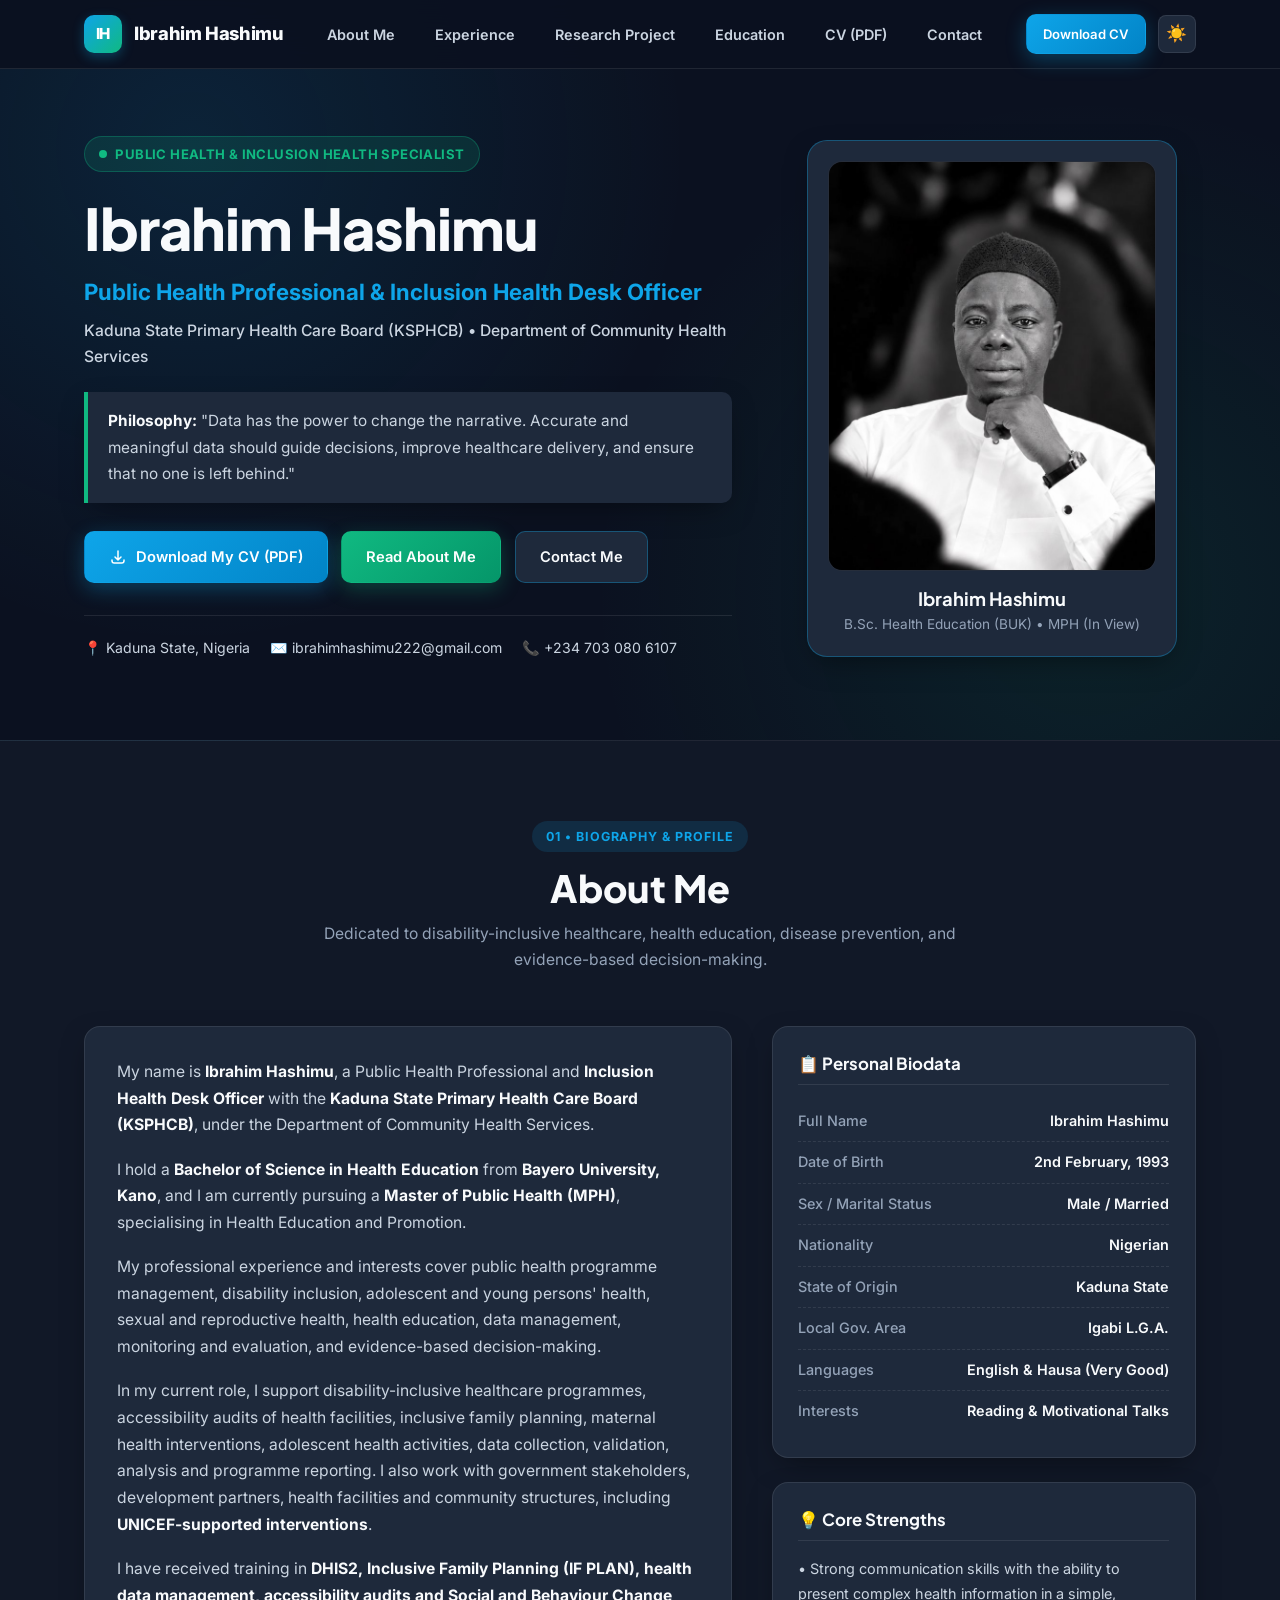
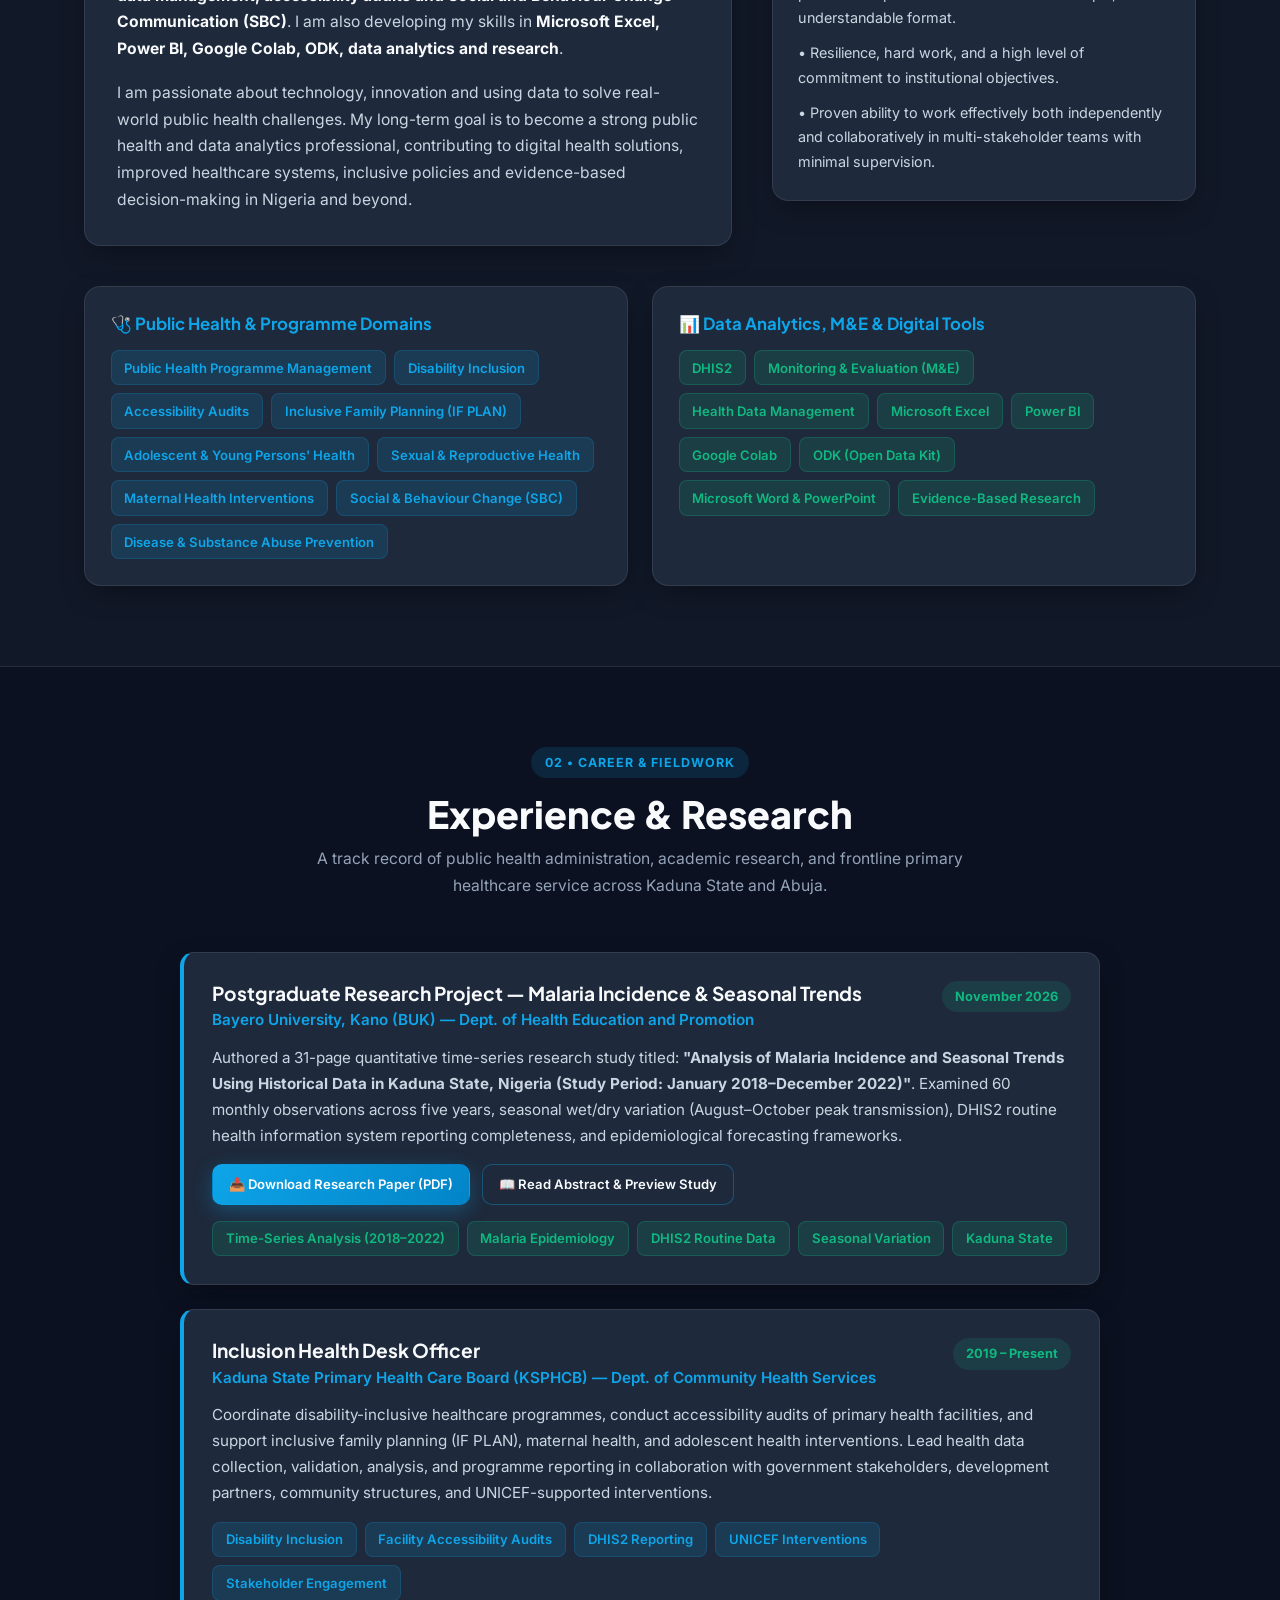
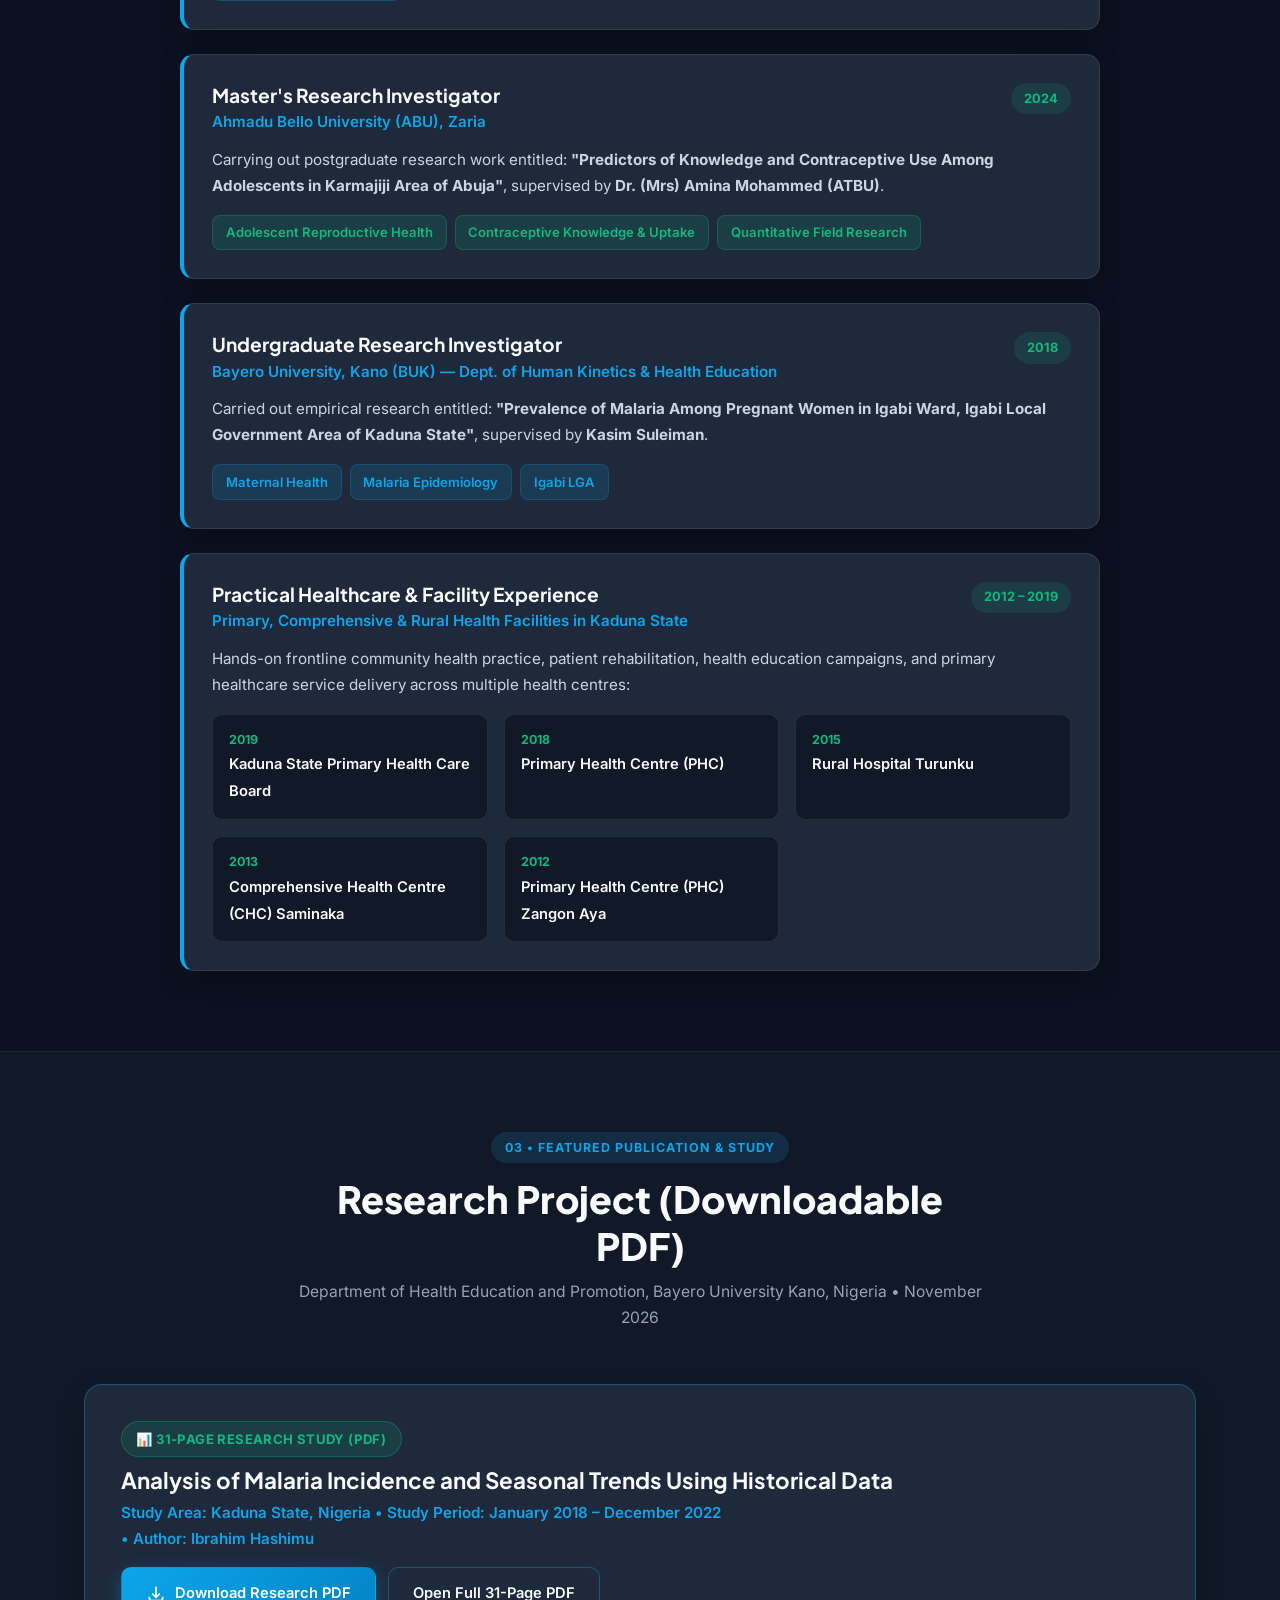
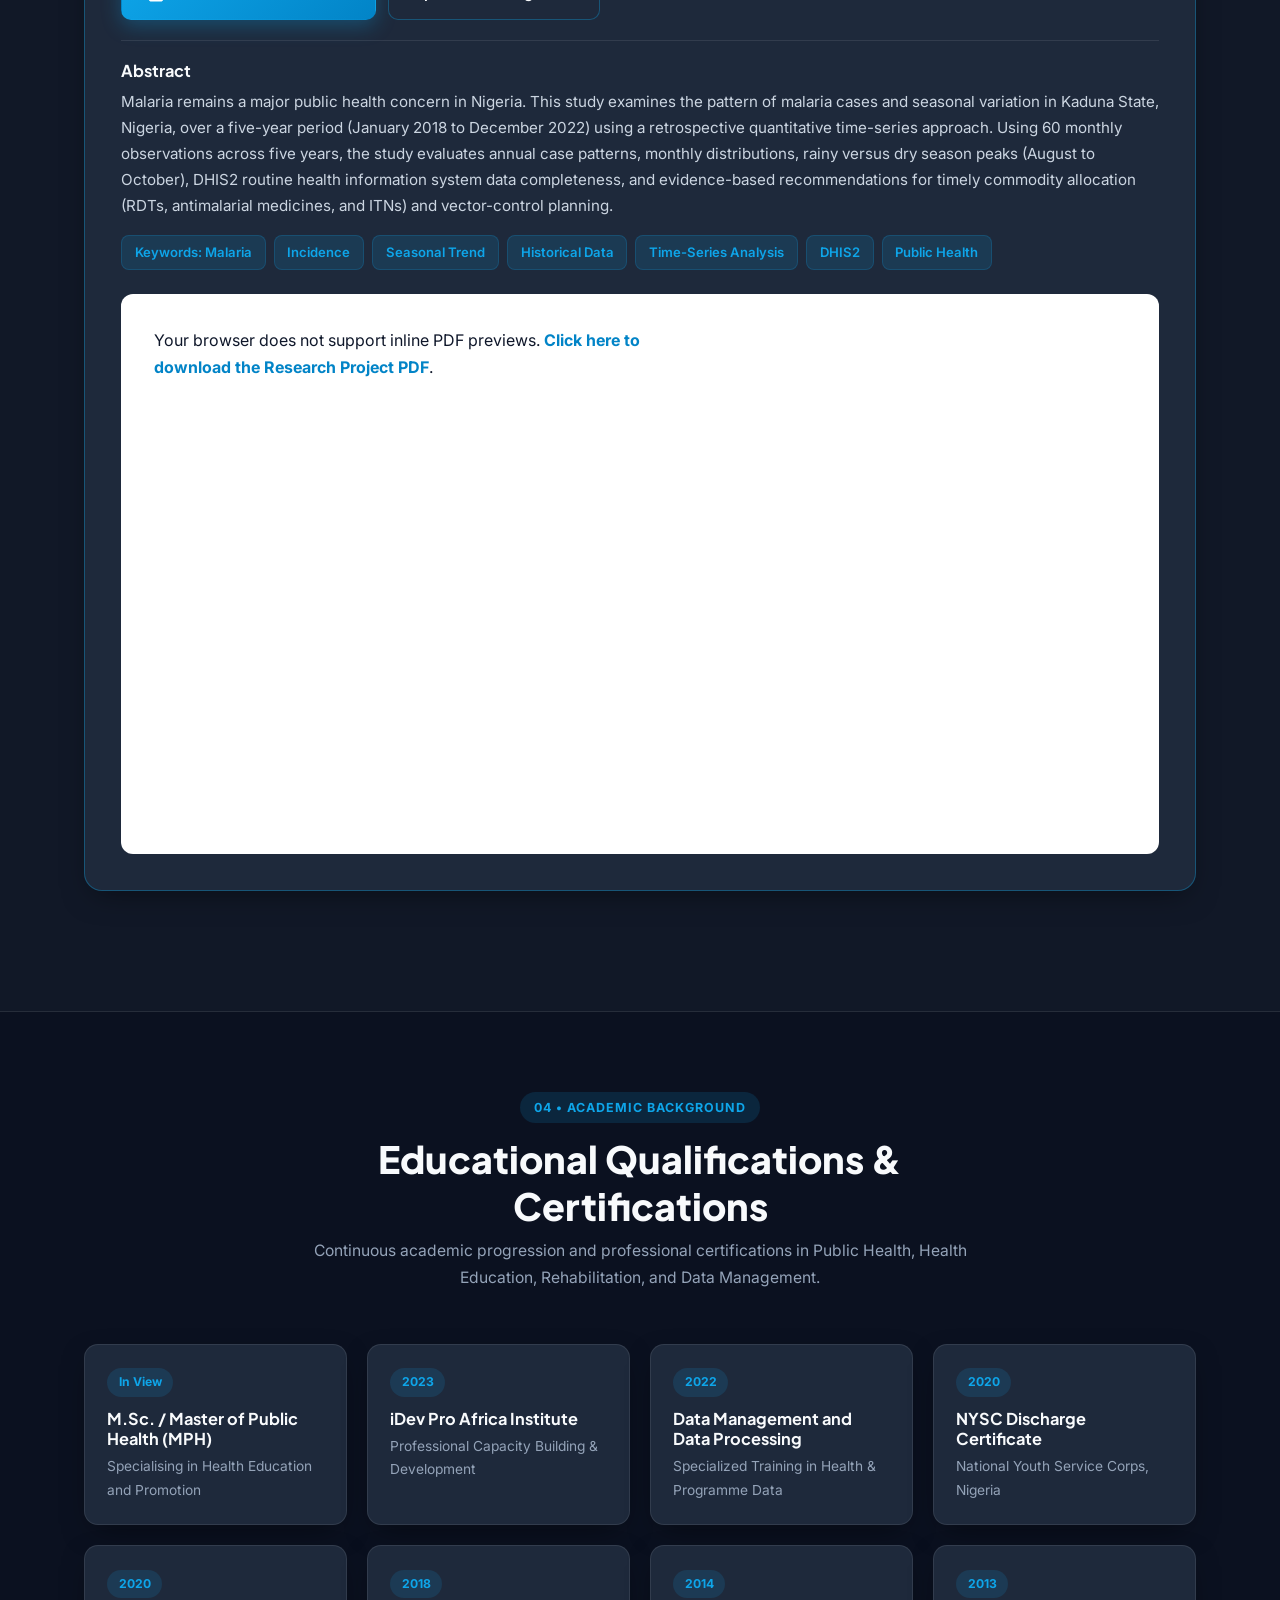
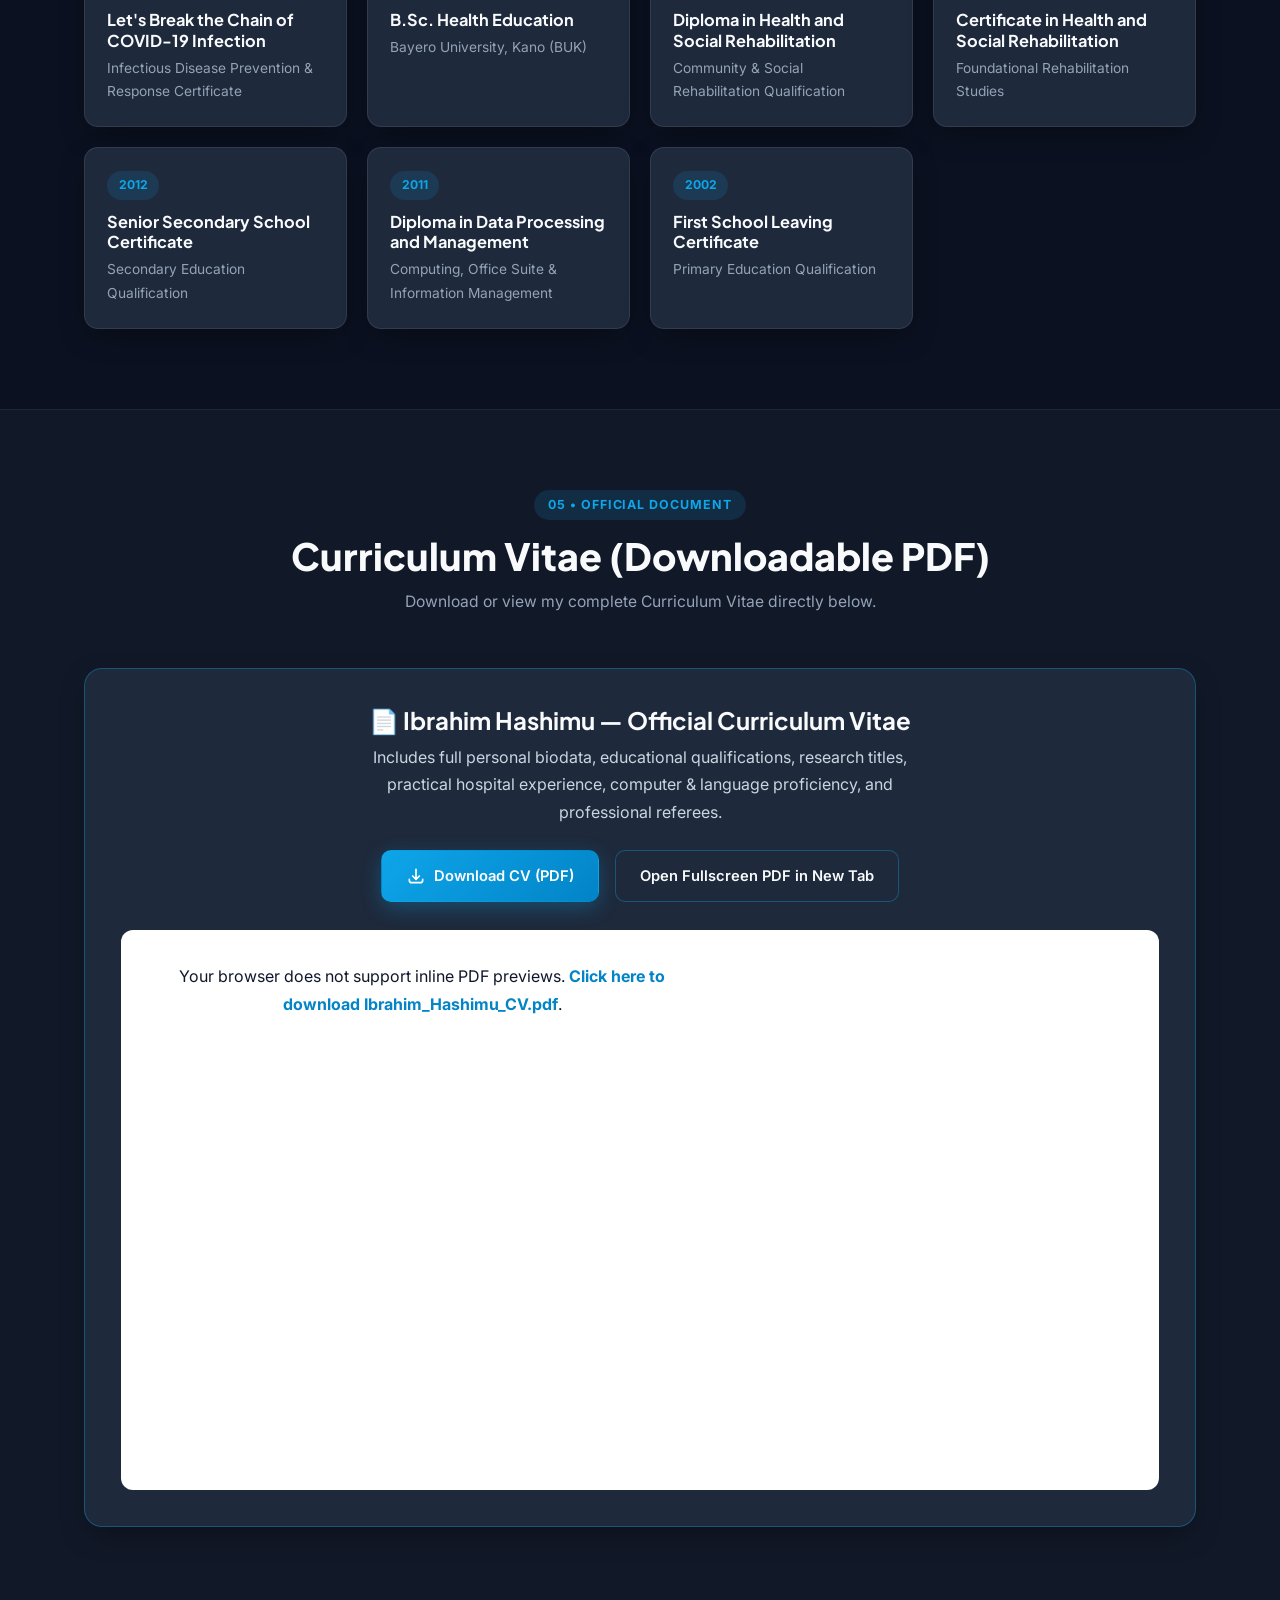
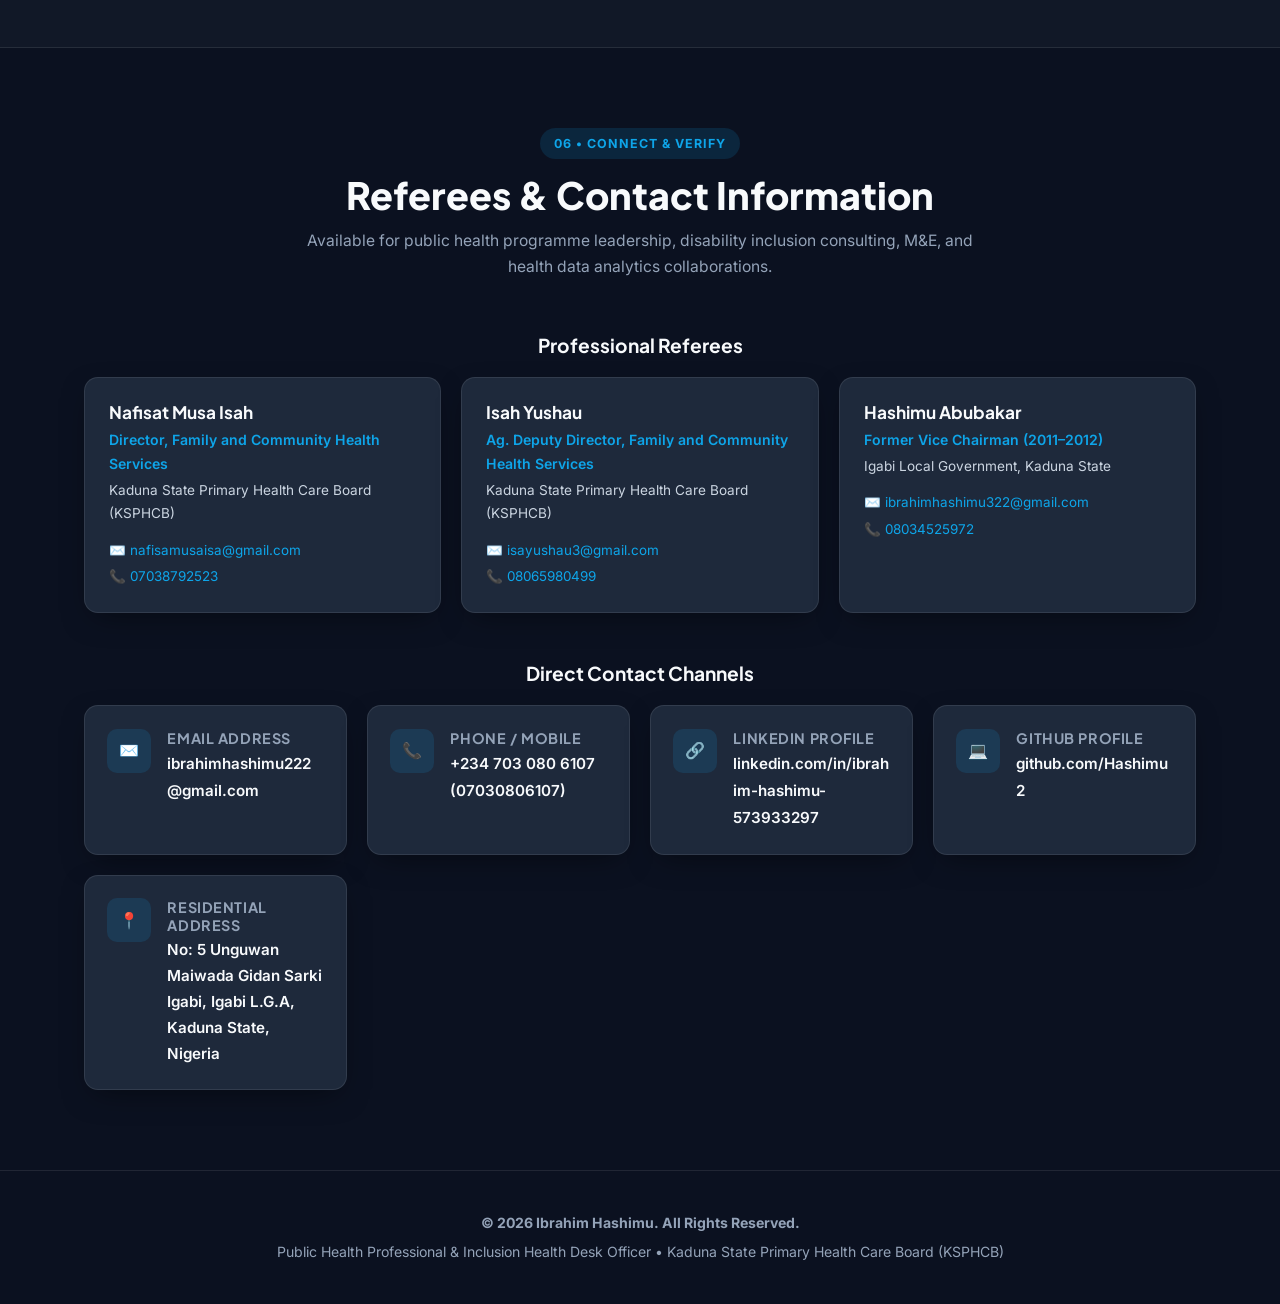
==== commit c43fa0a2: "Add featured Malaria Incidence & Seasonal Trends research project PDF to live portfolio" ====
--- a/index.html
+++ b/index.html
@@ -900,7 +900,8 @@
 
       <ul class="nav-links" id="nav-links">
         <li><a href="#about" class="nav-link">About Me</a></li>
-        <li><a href="#experience" class="nav-link">Experience &amp; Research</a></li>
+        <li><a href="#experience" class="nav-link">Experience</a></li>
+        <li><a href="#research" class="nav-link">Research Project</a></li>
         <li><a href="#education" class="nav-link">Education</a></li>
         <li><a href="#cv" class="nav-link">CV (PDF)</a></li>
         <li><a href="#contact" class="nav-link">Contact</a></li>
@@ -1087,6 +1088,35 @@
       </div>
 
       <div class="timeline">
+        <!-- Featured Research Project (2026) -->
+        <div class="exp-card">
+          <div class="exp-header">
+            <div>
+              <h3 class="exp-role">Postgraduate Research Project — Malaria Incidence &amp; Seasonal Trends</h3>
+              <p class="exp-org">Bayero University, Kano (BUK) — Dept. of Health Education and Promotion</p>
+            </div>
+            <span class="exp-date">November 2026</span>
+          </div>
+          <p class="exp-desc">
+            Authored a 31-page quantitative time-series research study titled: <strong>"Analysis of Malaria Incidence and Seasonal Trends Using Historical Data in Kaduna State, Nigeria (Study Period: January 2018–December 2022)"</strong>. Examined 60 monthly observations across five years, seasonal wet/dry variation (August–October peak transmission), DHIS2 routine health information system reporting completeness, and epidemiological forecasting frameworks.
+          </p>
+          <div style="margin-bottom: 1rem; display: flex; gap: 0.75rem; flex-wrap: wrap;">
+            <a href="assets/Malaria_Incidence_Research_Ibrahim_Hashimu.pdf" download="Malaria_Incidence_Research_Ibrahim_Hashimu.pdf" class="btn btn-primary btn-sm">
+              📥 Download Research Paper (PDF)
+            </a>
+            <a href="#research" class="btn btn-outline btn-sm">
+              📖 Read Abstract &amp; Preview Study
+            </a>
+          </div>
+          <div class="tag-cloud">
+            <span class="tag tag-green">Time-Series Analysis (2018–2022)</span>
+            <span class="tag tag-green">Malaria Epidemiology</span>
+            <span class="tag tag-green">DHIS2 Routine Data</span>
+            <span class="tag tag-green">Seasonal Variation</span>
+            <span class="tag tag-green">Kaduna State</span>
+          </div>
+        </div>
+
         <!-- Current Role -->
         <div class="exp-card">
           <div class="exp-header">
@@ -1185,11 +1215,70 @@
     </div>
   </section>
 
-  <!-- ============ EDUCATION & QUALIFICATIONS SECTION ============ -->
-  <section class="section section-alt" id="education">
+  <!-- ============ FEATURED RESEARCH PROJECT (PDF) SECTION ============ -->
+  <section class="section section-alt" id="research">
     <div class="container">
       <div class="section-header">
-        <span class="section-badge">03 &bull; Academic Background</span>
+        <span class="section-badge">03 &bull; Featured Publication &amp; Study</span>
+        <h2 class="section-title">Research Project (Downloadable PDF)</h2>
+        <p class="section-subtitle">
+          Department of Health Education and Promotion, Bayero University Kano, Nigeria &bull; November 2026
+        </p>
+      </div>
+
+      <div class="cv-banner" style="text-align: left; align-items: stretch;">
+        <div style="display: flex; flex-wrap: wrap; justify-content: space-between; align-items: flex-start; gap: 1rem; margin-bottom: 1.25rem; border-bottom: 1px solid var(--border); padding-bottom: 1.25rem;">
+          <div>
+            <span class="status-pill" style="margin-bottom: 0.6rem;">📊 31-Page Research Study (PDF)</span>
+            <h3 style="font-size: 1.4rem; color: var(--text-main); margin-bottom: 0.35rem;">
+              Analysis of Malaria Incidence and Seasonal Trends Using Historical Data
+            </h3>
+            <p style="margin-bottom: 0; font-size: 0.95rem; color: var(--primary); font-weight: 600;">
+              Study Area: Kaduna State, Nigeria &bull; Study Period: January 2018 – December 2022 &bull; Author: Ibrahim Hashimu
+            </p>
+          </div>
+          <div style="display: flex; gap: 0.75rem; flex-wrap: wrap;">
+            <a href="assets/Malaria_Incidence_Research_Ibrahim_Hashimu.pdf" download="Malaria_Incidence_Research_Ibrahim_Hashimu.pdf" class="btn btn-primary">
+              <svg width="20" height="20" fill="none" stroke="currentColor" stroke-width="2" viewBox="0 0 24 24"><path stroke-linecap="round" stroke-linejoin="round" d="M4 16v1a3 3 0 003 3h10a3 3 0 003-3v-1m-4-4l-4 4m0 0l-4-4m4 4V4"/></svg>
+              Download Research PDF
+            </a>
+            <a href="assets/Malaria_Incidence_Research_Ibrahim_Hashimu.pdf" target="_blank" rel="noopener" class="btn btn-outline">
+              Open Full 31-Page PDF
+            </a>
+          </div>
+        </div>
+
+        <div style="margin-bottom: 1.5rem;">
+          <h4 style="font-size: 1.02rem; color: var(--text-main); margin-bottom: 0.5rem;">Abstract</h4>
+          <p style="max-width: 100%; color: var(--text-secondary); font-size: 0.95rem; margin-bottom: 1rem;">
+            Malaria remains a major public health concern in Nigeria. This study examines the pattern of malaria cases and seasonal variation in Kaduna State, Nigeria, over a five-year period (January 2018 to December 2022) using a retrospective quantitative time-series approach. Using 60 monthly observations across five years, the study evaluates annual case patterns, monthly distributions, rainy versus dry season peaks (August to October), DHIS2 routine health information system data completeness, and evidence-based recommendations for timely commodity allocation (RDTs, antimalarial medicines, and ITNs) and vector-control planning.
+          </p>
+          <div class="tag-cloud">
+            <span class="tag">Keywords: Malaria</span>
+            <span class="tag">Incidence</span>
+            <span class="tag">Seasonal Trend</span>
+            <span class="tag">Historical Data</span>
+            <span class="tag">Time-Series Analysis</span>
+            <span class="tag">DHIS2</span>
+            <span class="tag">Public Health</span>
+          </div>
+        </div>
+
+        <object data="assets/Malaria_Incidence_Research_Ibrahim_Hashimu.pdf" type="application/pdf" class="pdf-preview-frame">
+          <p style="padding: 2rem; color: #0f172a;">
+            Your browser does not support inline PDF previews.
+            <a href="assets/Malaria_Incidence_Research_Ibrahim_Hashimu.pdf" download="Malaria_Incidence_Research_Ibrahim_Hashimu.pdf" style="color: #0284c7; font-weight: 700;">Click here to download the Research Project PDF</a>.
+          </p>
+        </object>
+      </div>
+    </div>
+  </section>
+
+  <!-- ============ EDUCATION & QUALIFICATIONS SECTION ============ -->
+  <section class="section" id="education">
+    <div class="container">
+      <div class="section-header">
+        <span class="section-badge">04 &bull; Academic Background</span>
         <h2 class="section-title">Educational Qualifications &amp; Certifications</h2>
         <p class="section-subtitle">
           Continuous academic progression and professional certifications in Public Health, Health Education, Rehabilitation, and Data Management.
@@ -1289,10 +1378,10 @@
   </section>
 
   <!-- ============ DOWNLOADABLE CV (PDF) SECTION ============ -->
-  <section class="section" id="cv">
+  <section class="section section-alt" id="cv">
     <div class="container">
       <div class="section-header">
-        <span class="section-badge">04 &bull; Official Document</span>
+        <span class="section-badge">05 &bull; Official Document</span>
         <h2 class="section-title">Curriculum Vitae (Downloadable PDF)</h2>
         <p class="section-subtitle">
           Download or view my complete Curriculum Vitae directly below.
@@ -1325,10 +1414,10 @@
   </section>
 
   <!-- ============ REFEREES & CONTACT SECTION ============ -->
-  <section class="section section-alt" id="contact">
+  <section class="section" id="contact">
     <div class="container">
       <div class="section-header">
-        <span class="section-badge">05 &bull; Connect &amp; Verify</span>
+        <span class="section-badge">06 &bull; Connect &amp; Verify</span>
         <h2 class="section-title">Referees &amp; Contact Information</h2>
         <p class="section-subtitle">
           Available for public health programme leadership, disability inclusion consulting, M&amp;E, and health data analytics collaborations.
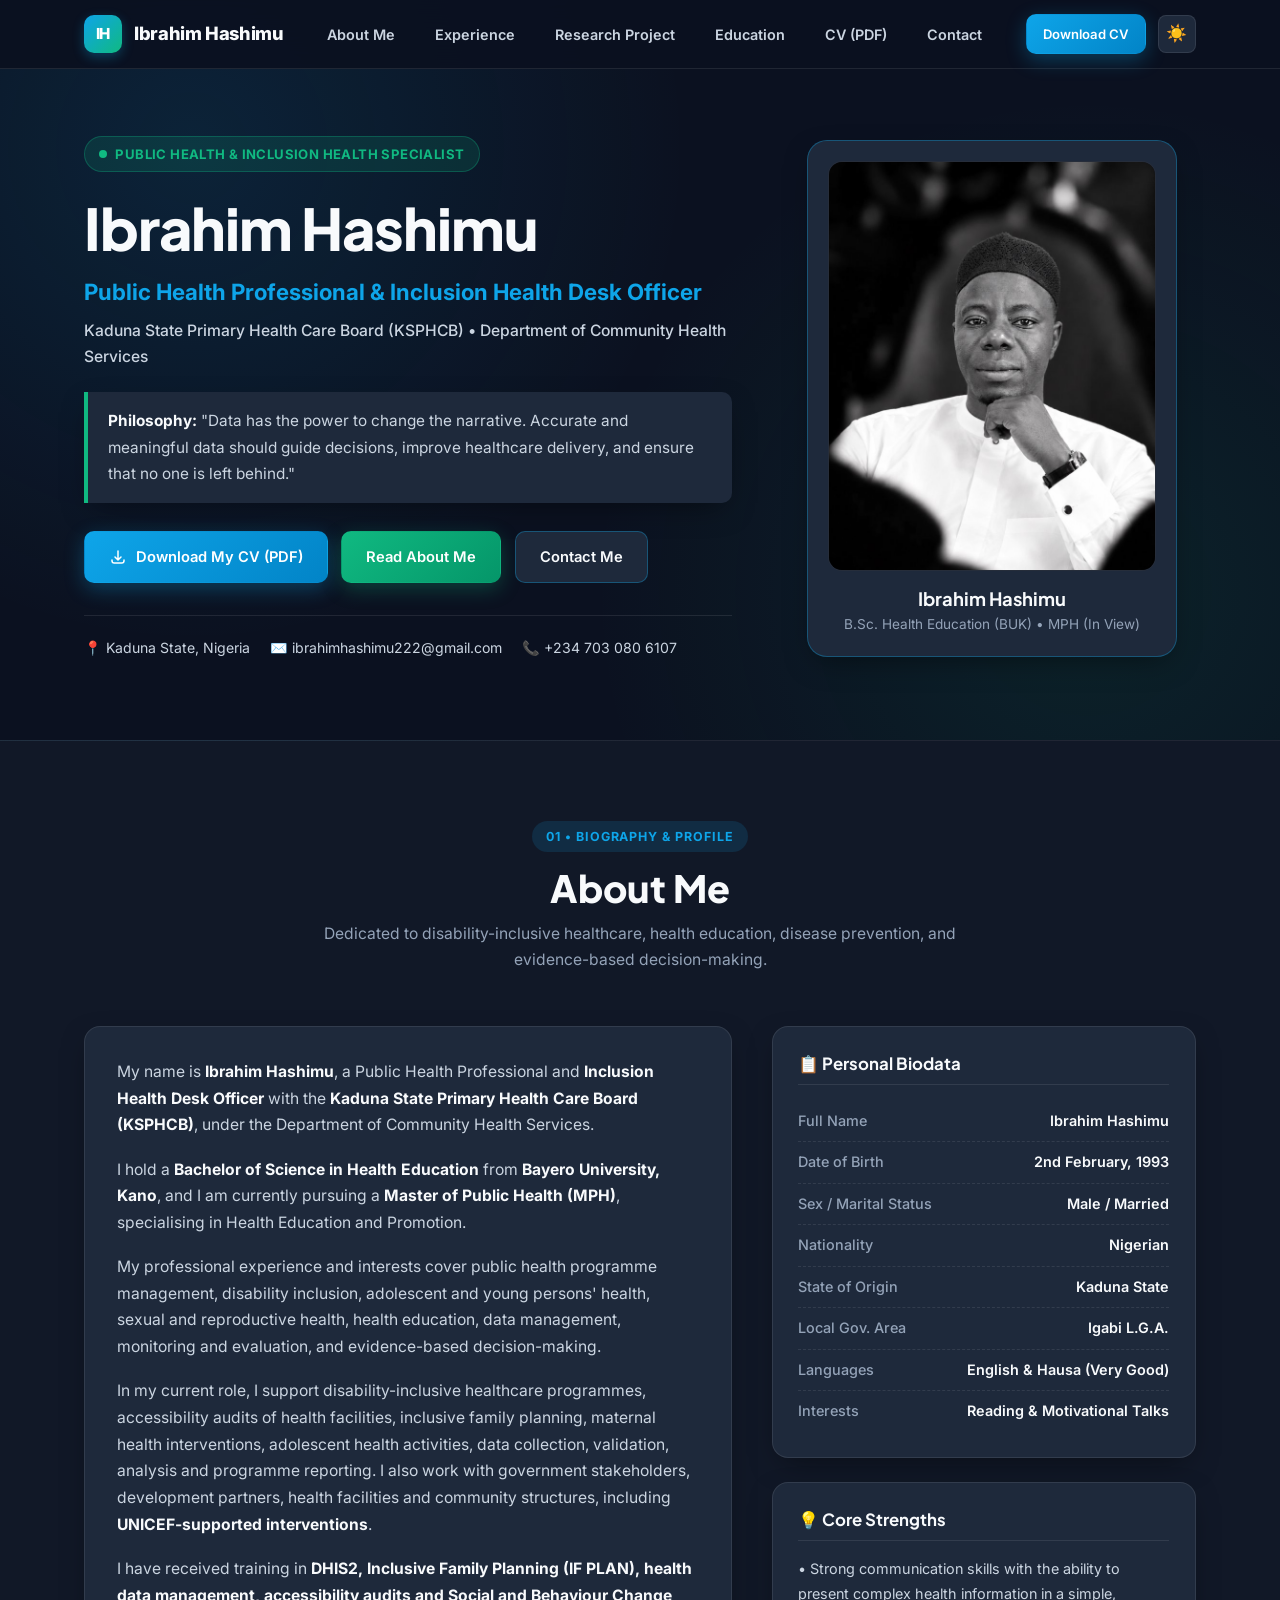
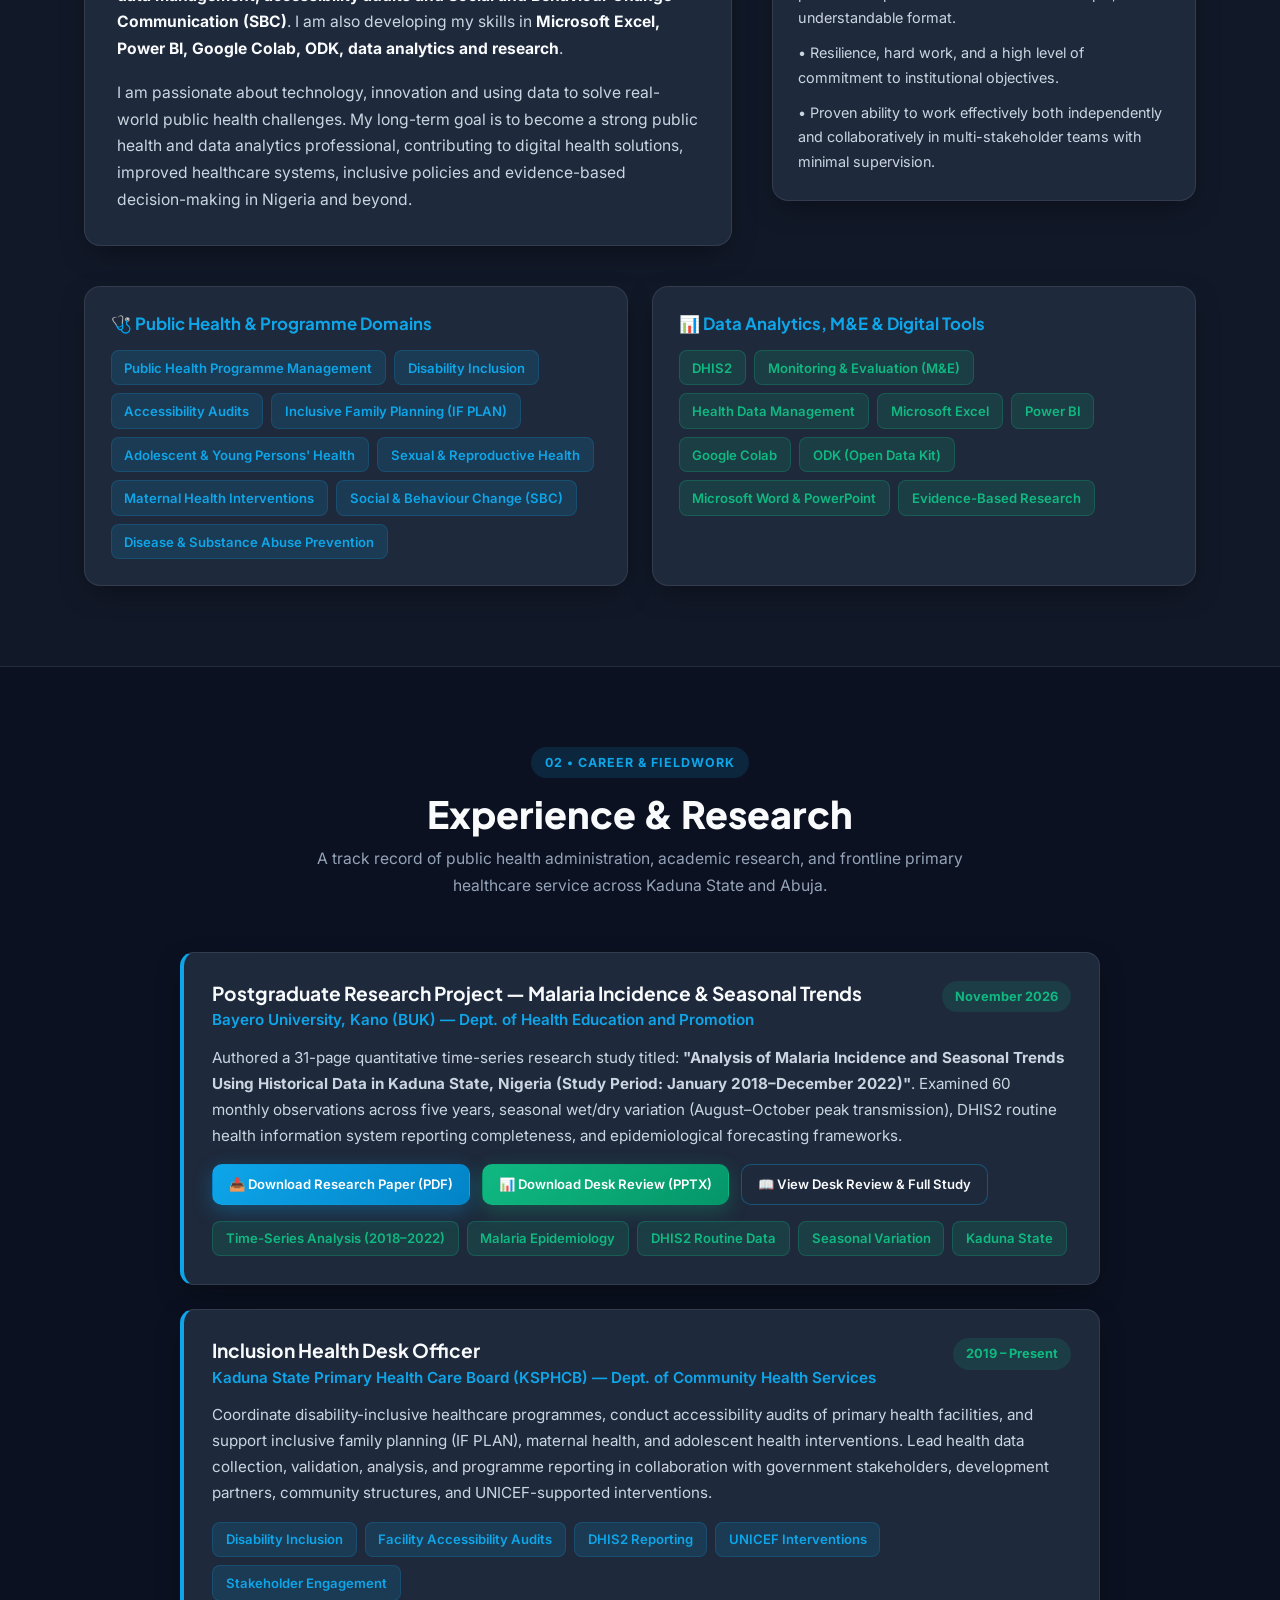
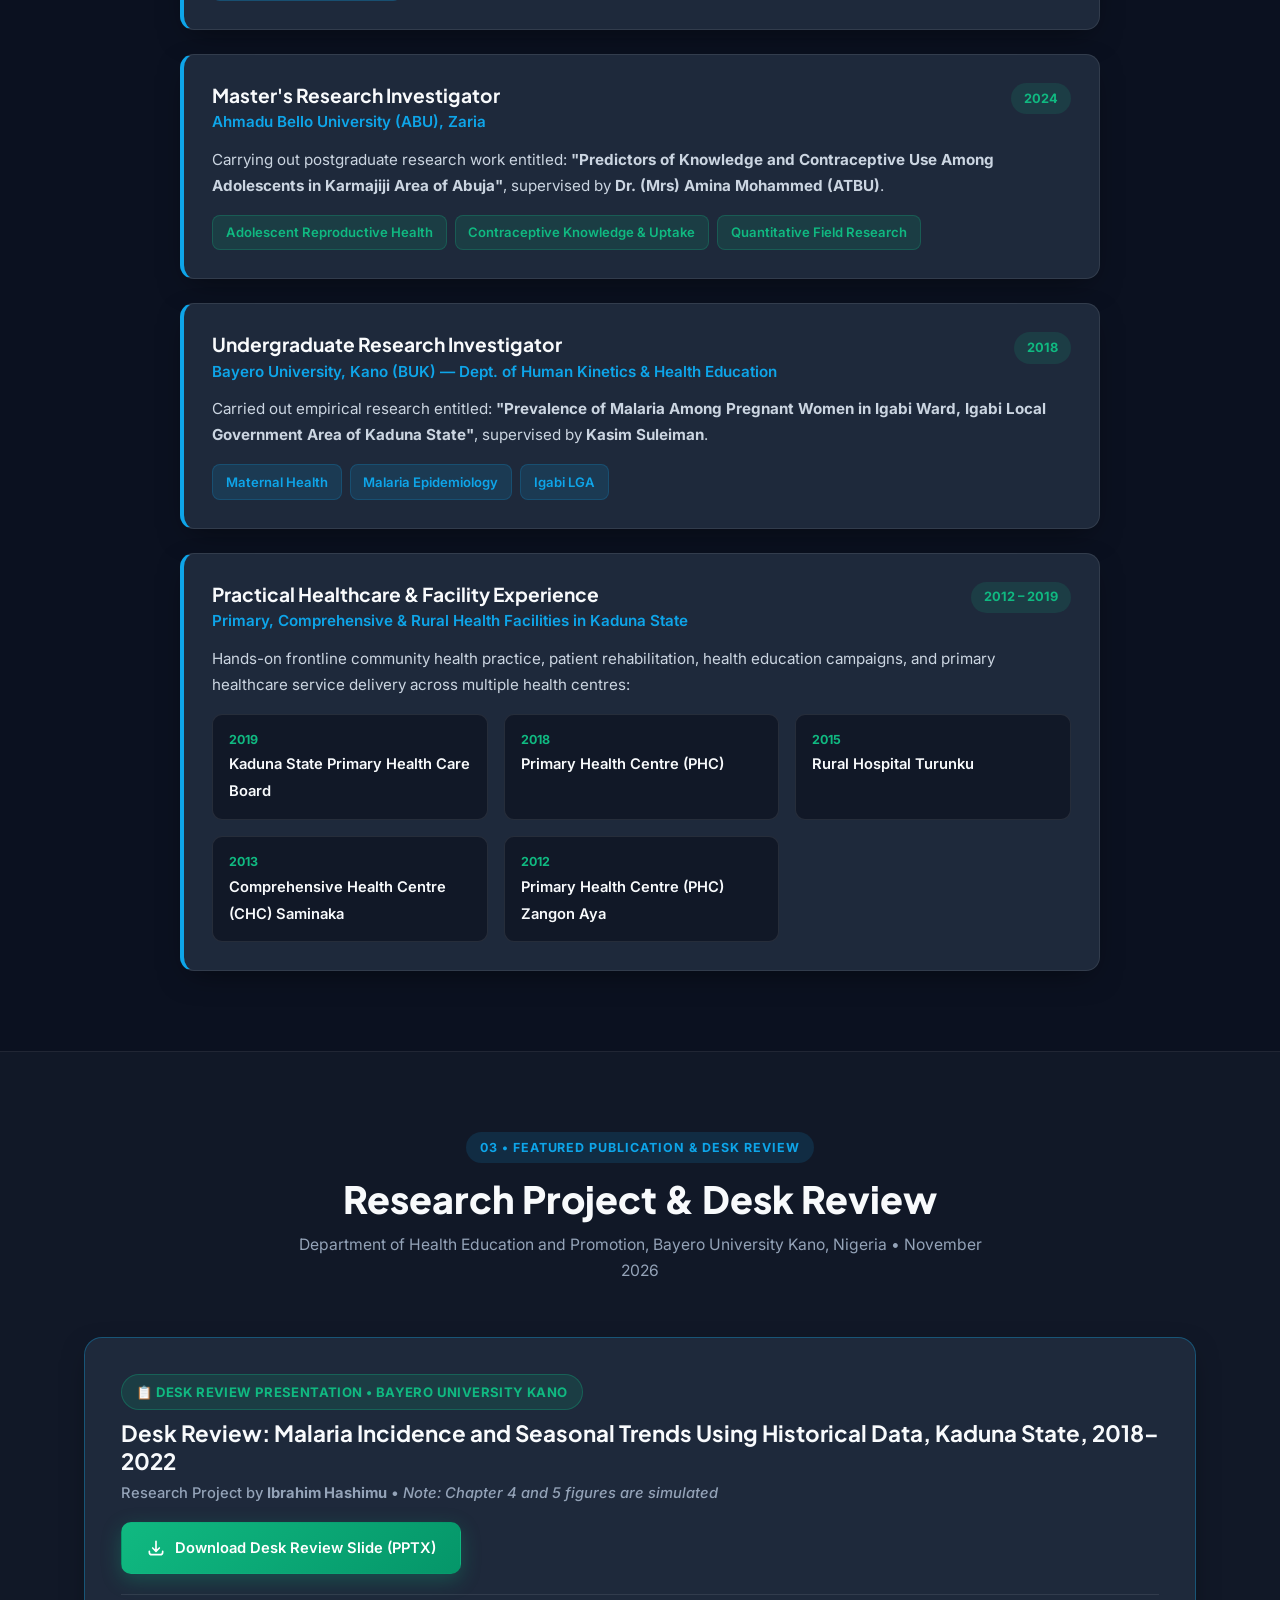
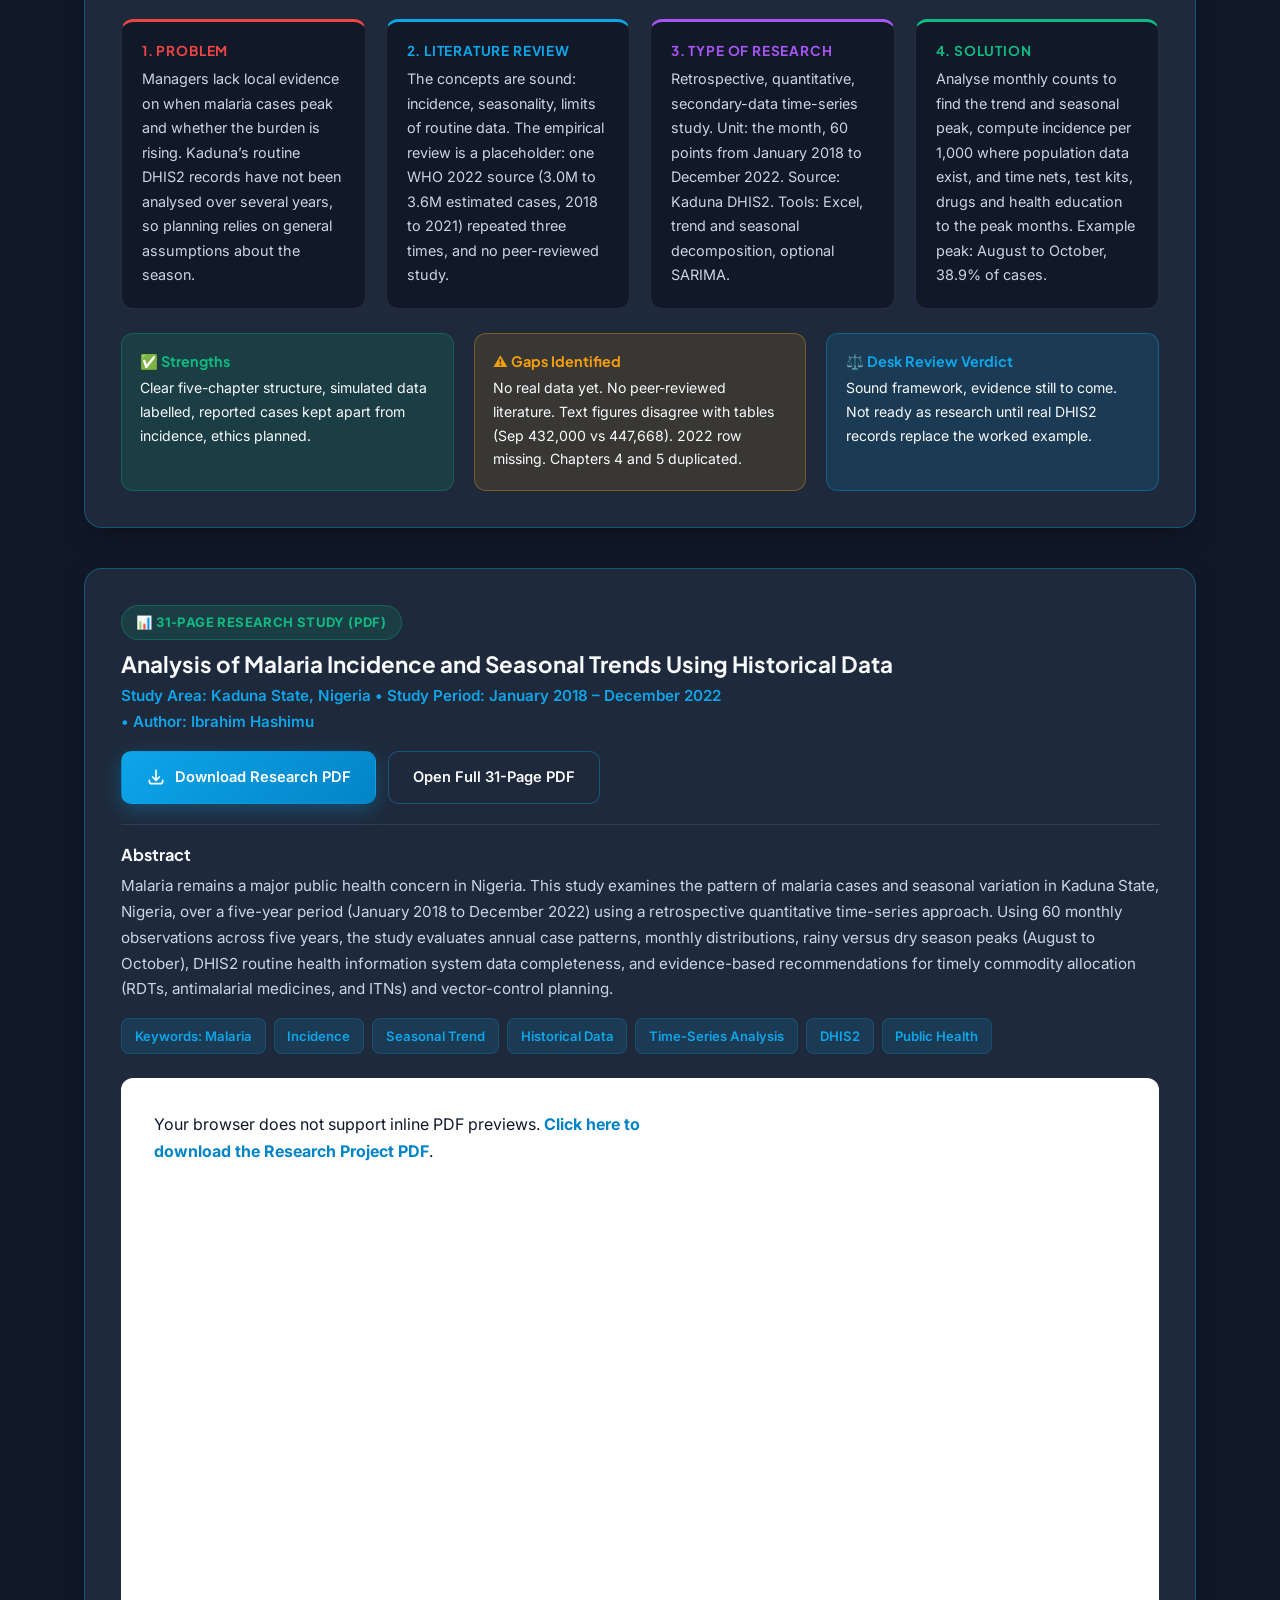
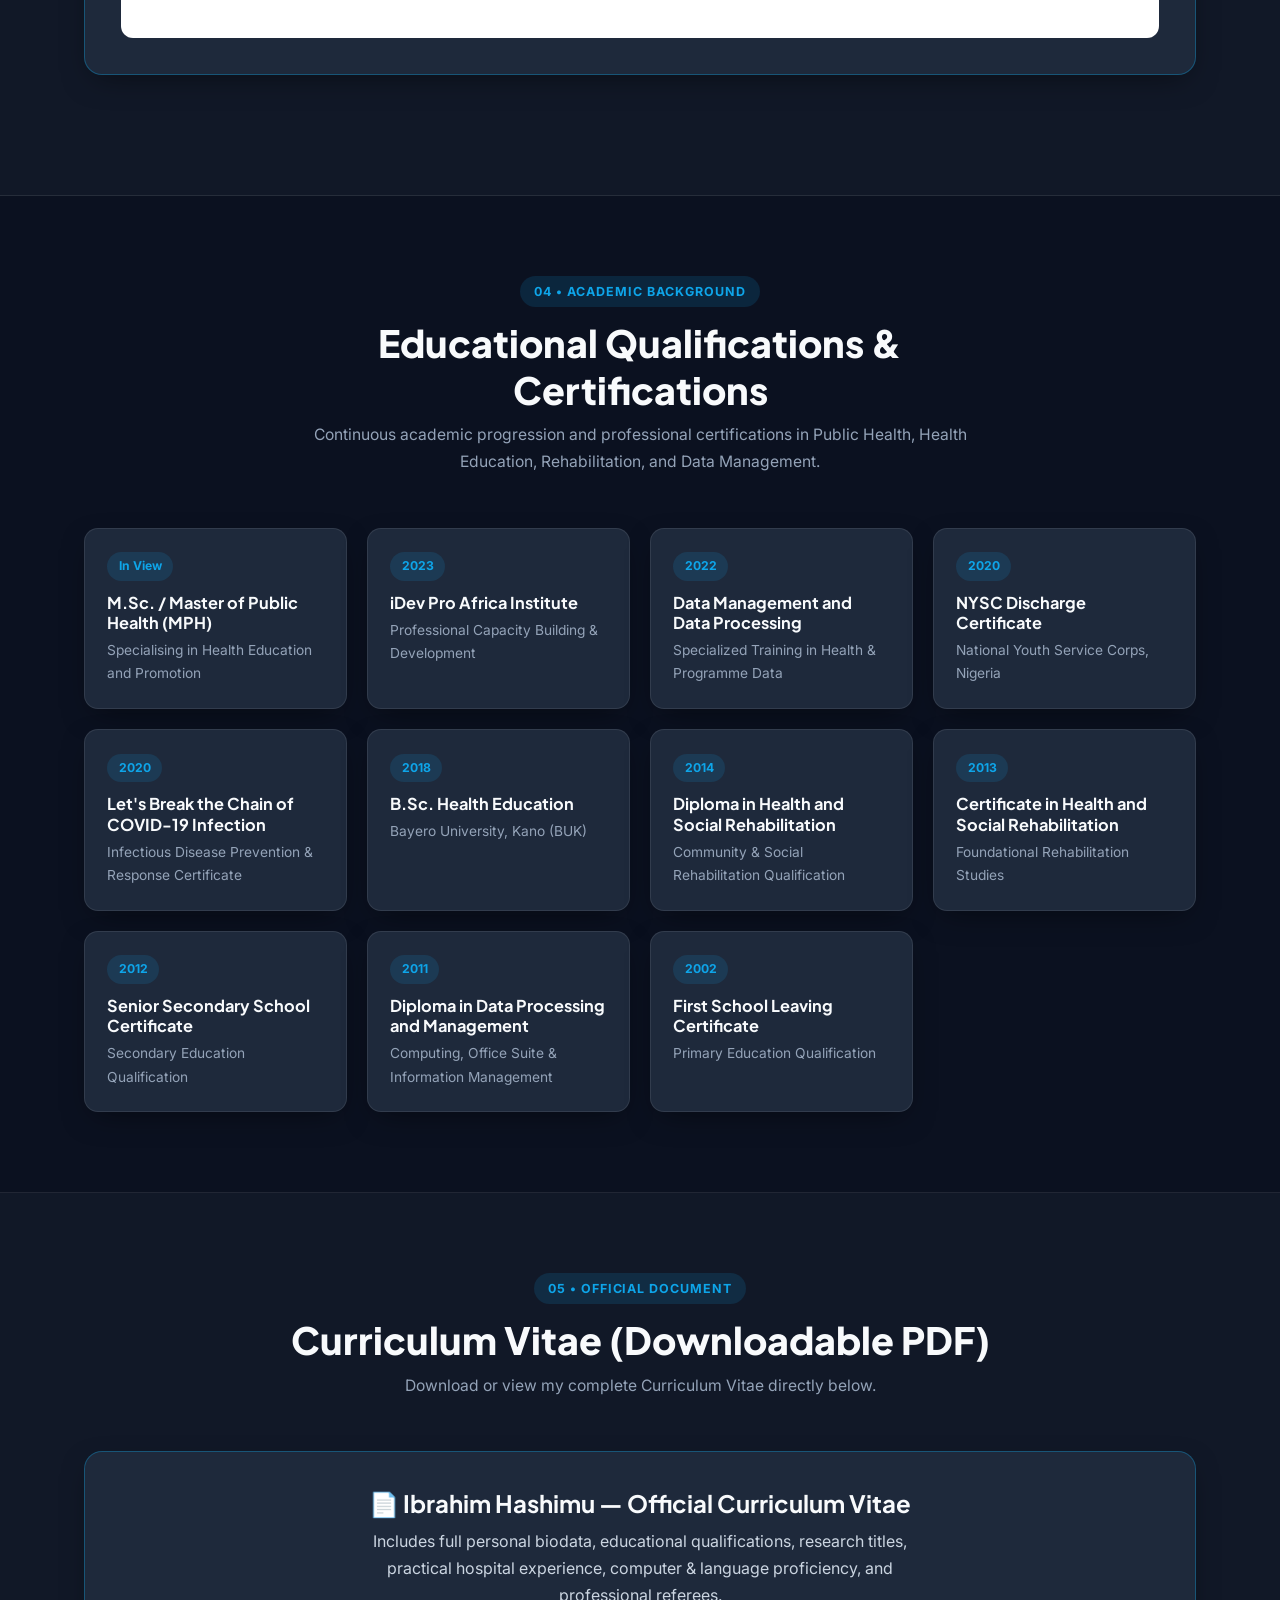
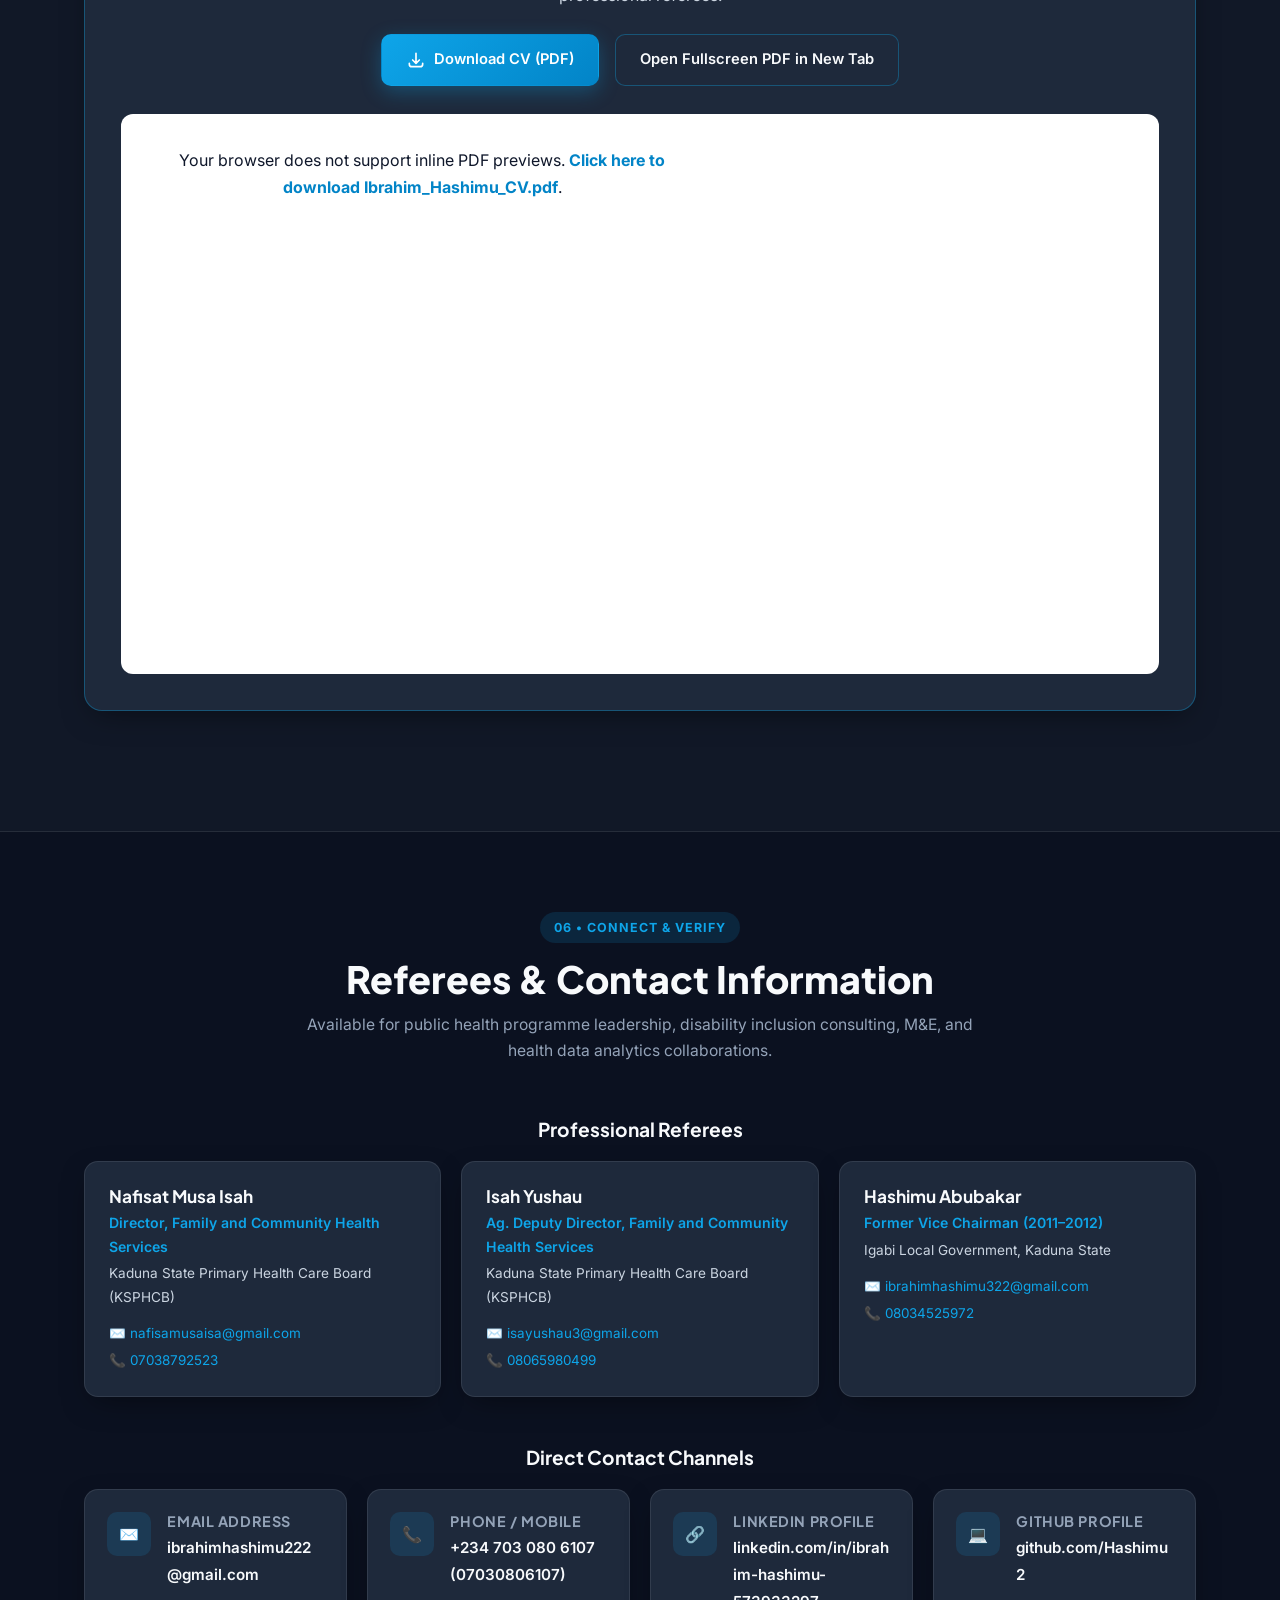
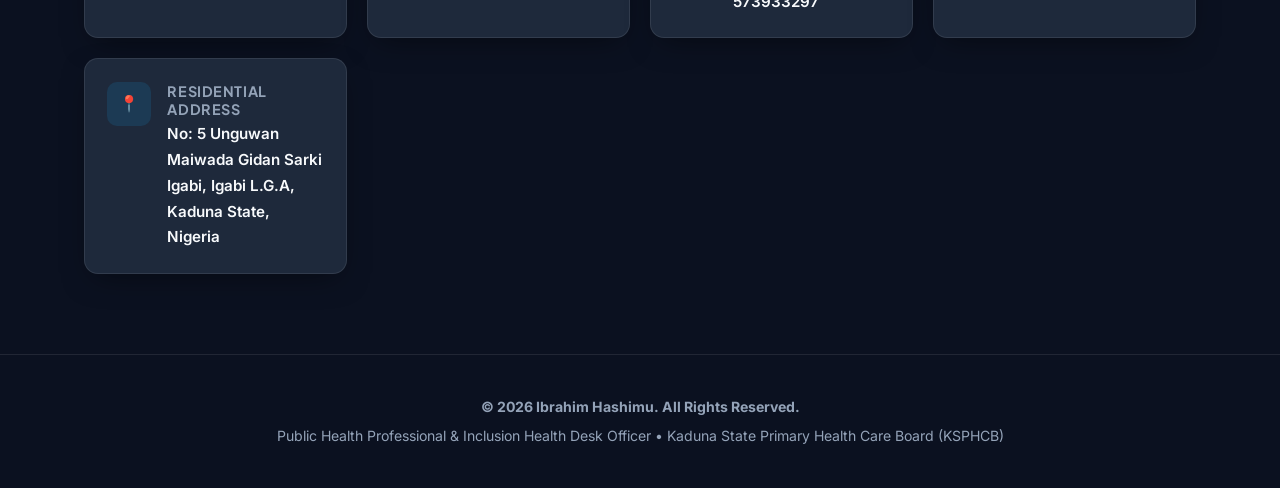
==== commit a16abf2b: "Add Malaria Research Desk Review presentation (PPTX) and visual summary to live portfolio" ====
--- a/index.html
+++ b/index.html
@@ -1104,8 +1104,11 @@
             <a href="assets/Malaria_Incidence_Research_Ibrahim_Hashimu.pdf" download="Malaria_Incidence_Research_Ibrahim_Hashimu.pdf" class="btn btn-primary btn-sm">
               📥 Download Research Paper (PDF)
             </a>
+            <a href="assets/Malaria_Research_Desk_Review_Ibrahim_Hashimu.pptx" download="Malaria_Research_Desk_Review_Ibrahim_Hashimu.pptx" class="btn btn-accent btn-sm">
+              📊 Download Desk Review (PPTX)
+            </a>
             <a href="#research" class="btn btn-outline btn-sm">
-              📖 Read Abstract &amp; Preview Study
+              📖 View Desk Review &amp; Full Study
             </a>
           </div>
           <div class="tag-cloud">
@@ -1219,11 +1222,87 @@
   <section class="section section-alt" id="research">
     <div class="container">
       <div class="section-header">
-        <span class="section-badge">03 &bull; Featured Publication &amp; Study</span>
-        <h2 class="section-title">Research Project (Downloadable PDF)</h2>
+        <span class="section-badge">03 &bull; Featured Publication &amp; Desk Review</span>
+        <h2 class="section-title">Research Project &amp; Desk Review</h2>
         <p class="section-subtitle">
           Department of Health Education and Promotion, Bayero University Kano, Nigeria &bull; November 2026
         </p>
+      </div>
+
+      <!-- DESK REVIEW PRESENTATION SHOWCASE -->
+      <div class="cv-banner" style="text-align: left; align-items: stretch; margin-bottom: 2.5rem;">
+        <div style="display: flex; flex-wrap: wrap; justify-content: space-between; align-items: flex-start; gap: 1rem; margin-bottom: 1.5rem; border-bottom: 1px solid var(--border); padding-bottom: 1.25rem;">
+          <div>
+            <span class="status-pill" style="margin-bottom: 0.6rem;">📋 Desk Review Presentation &bull; Bayero University Kano</span>
+            <h3 style="font-size: 1.4rem; color: var(--text-main); margin-bottom: 0.35rem;">
+              Desk Review: Malaria Incidence and Seasonal Trends Using Historical Data, Kaduna State, 2018–2022
+            </h3>
+            <p style="margin-bottom: 0; font-size: 0.92rem; color: var(--text-muted); font-weight: 500;">
+              Research Project by <strong>Ibrahim Hashimu</strong> &bull; <em>Note: Chapter 4 and 5 figures are simulated</em>
+            </p>
+          </div>
+          <div style="display: flex; gap: 0.75rem; flex-wrap: wrap;">
+            <a href="assets/Malaria_Research_Desk_Review_Ibrahim_Hashimu.pptx" download="Malaria_Research_Desk_Review_Ibrahim_Hashimu.pptx" class="btn btn-accent">
+              <svg width="20" height="20" fill="none" stroke="currentColor" stroke-width="2" viewBox="0 0 24 24"><path stroke-linecap="round" stroke-linejoin="round" d="M4 16v1a3 3 0 003 3h10a3 3 0 003-3v-1m-4-4l-4 4m0 0l-4-4m4 4V4"/></svg>
+              Download Desk Review Slide (PPTX)
+            </a>
+          </div>
+        </div>
+
+        <!-- 4 Core Pillars of the Desk Review -->
+        <div style="display: grid; grid-template-columns: repeat(auto-fit, minmax(240px, 1fr)); gap: 1.25rem; margin-bottom: 1.5rem;">
+          <div style="background: var(--bg-alt); border: 1px solid var(--border); border-top: 3px solid #ef4444; border-radius: 12px; padding: 1.25rem;">
+            <h4 style="font-size: 0.85rem; text-transform: uppercase; letter-spacing: 0.06em; color: #ef4444; margin-bottom: 0.5rem;">1. Problem</h4>
+            <p style="font-size: 0.9rem; color: var(--text-secondary); margin-bottom: 0;">
+              Managers lack local evidence on when malaria cases peak and whether the burden is rising. Kaduna’s routine DHIS2 records have not been analysed over several years, so planning relies on general assumptions about the season.
+            </p>
+          </div>
+
+          <div style="background: var(--bg-alt); border: 1px solid var(--border); border-top: 3px solid var(--primary); border-radius: 12px; padding: 1.25rem;">
+            <h4 style="font-size: 0.85rem; text-transform: uppercase; letter-spacing: 0.06em; color: var(--primary); margin-bottom: 0.5rem;">2. Literature Review</h4>
+            <p style="font-size: 0.9rem; color: var(--text-secondary); margin-bottom: 0;">
+              The concepts are sound: incidence, seasonality, limits of routine data. The empirical review is a placeholder: one WHO 2022 source (3.0M to 3.6M estimated cases, 2018 to 2021) repeated three times, and no peer-reviewed study.
+            </p>
+          </div>
+
+          <div style="background: var(--bg-alt); border: 1px solid var(--border); border-top: 3px solid #a855f7; border-radius: 12px; padding: 1.25rem;">
+            <h4 style="font-size: 0.85rem; text-transform: uppercase; letter-spacing: 0.06em; color: #a855f7; margin-bottom: 0.5rem;">3. Type of Research</h4>
+            <p style="font-size: 0.9rem; color: var(--text-secondary); margin-bottom: 0;">
+              Retrospective, quantitative, secondary-data time-series study. Unit: the month, 60 points from January 2018 to December 2022. Source: Kaduna DHIS2. Tools: Excel, trend and seasonal decomposition, optional SARIMA.
+            </p>
+          </div>
+
+          <div style="background: var(--bg-alt); border: 1px solid var(--border); border-top: 3px solid var(--accent); border-radius: 12px; padding: 1.25rem;">
+            <h4 style="font-size: 0.85rem; text-transform: uppercase; letter-spacing: 0.06em; color: var(--accent); margin-bottom: 0.5rem;">4. Solution</h4>
+            <p style="font-size: 0.9rem; color: var(--text-secondary); margin-bottom: 0;">
+              Analyse monthly counts to find the trend and seasonal peak, compute incidence per 1,000 where population data exist, and time nets, test kits, drugs and health education to the peak months. Example peak: August to October, 38.9% of cases.
+            </p>
+          </div>
+        </div>
+
+        <!-- Strengths, Gaps, and Verdict -->
+        <div style="display: grid; grid-template-columns: repeat(auto-fit, minmax(260px, 1fr)); gap: 1.25rem;">
+          <div style="background: var(--accent-soft); border: 1px solid rgba(16, 185, 129, 0.3); border-radius: 12px; padding: 1.15rem;">
+            <h4 style="font-size: 0.9rem; color: var(--accent); margin-bottom: 0.35rem;">✅ Strengths</h4>
+            <p style="font-size: 0.88rem; color: var(--text-main); margin-bottom: 0;">
+              Clear five-chapter structure, simulated data labelled, reported cases kept apart from incidence, ethics planned.
+            </p>
+          </div>
+
+          <div style="background: rgba(245, 158, 11, 0.12); border: 1px solid rgba(245, 158, 11, 0.35); border-radius: 12px; padding: 1.15rem;">
+            <h4 style="font-size: 0.9rem; color: #f59e0b; margin-bottom: 0.35rem;">⚠️ Gaps Identified</h4>
+            <p style="font-size: 0.88rem; color: var(--text-main); margin-bottom: 0;">
+              No real data yet. No peer-reviewed literature. Text figures disagree with tables (Sep 432,000 vs 447,668). 2022 row missing. Chapters 4 and 5 duplicated.
+            </p>
+          </div>
+
+          <div style="background: var(--primary-soft); border: 1px solid var(--border-strong); border-radius: 12px; padding: 1.15rem;">
+            <h4 style="font-size: 0.9rem; color: var(--primary); margin-bottom: 0.35rem;">⚖️ Desk Review Verdict</h4>
+            <p style="font-size: 0.88rem; color: var(--text-main); margin-bottom: 0;">
+              Sound framework, evidence still to come. Not ready as research until real DHIS2 records replace the worked example.
+            </p>
+          </div>
+        </div>
       </div>
 
       <div class="cv-banner" style="text-align: left; align-items: stretch;">
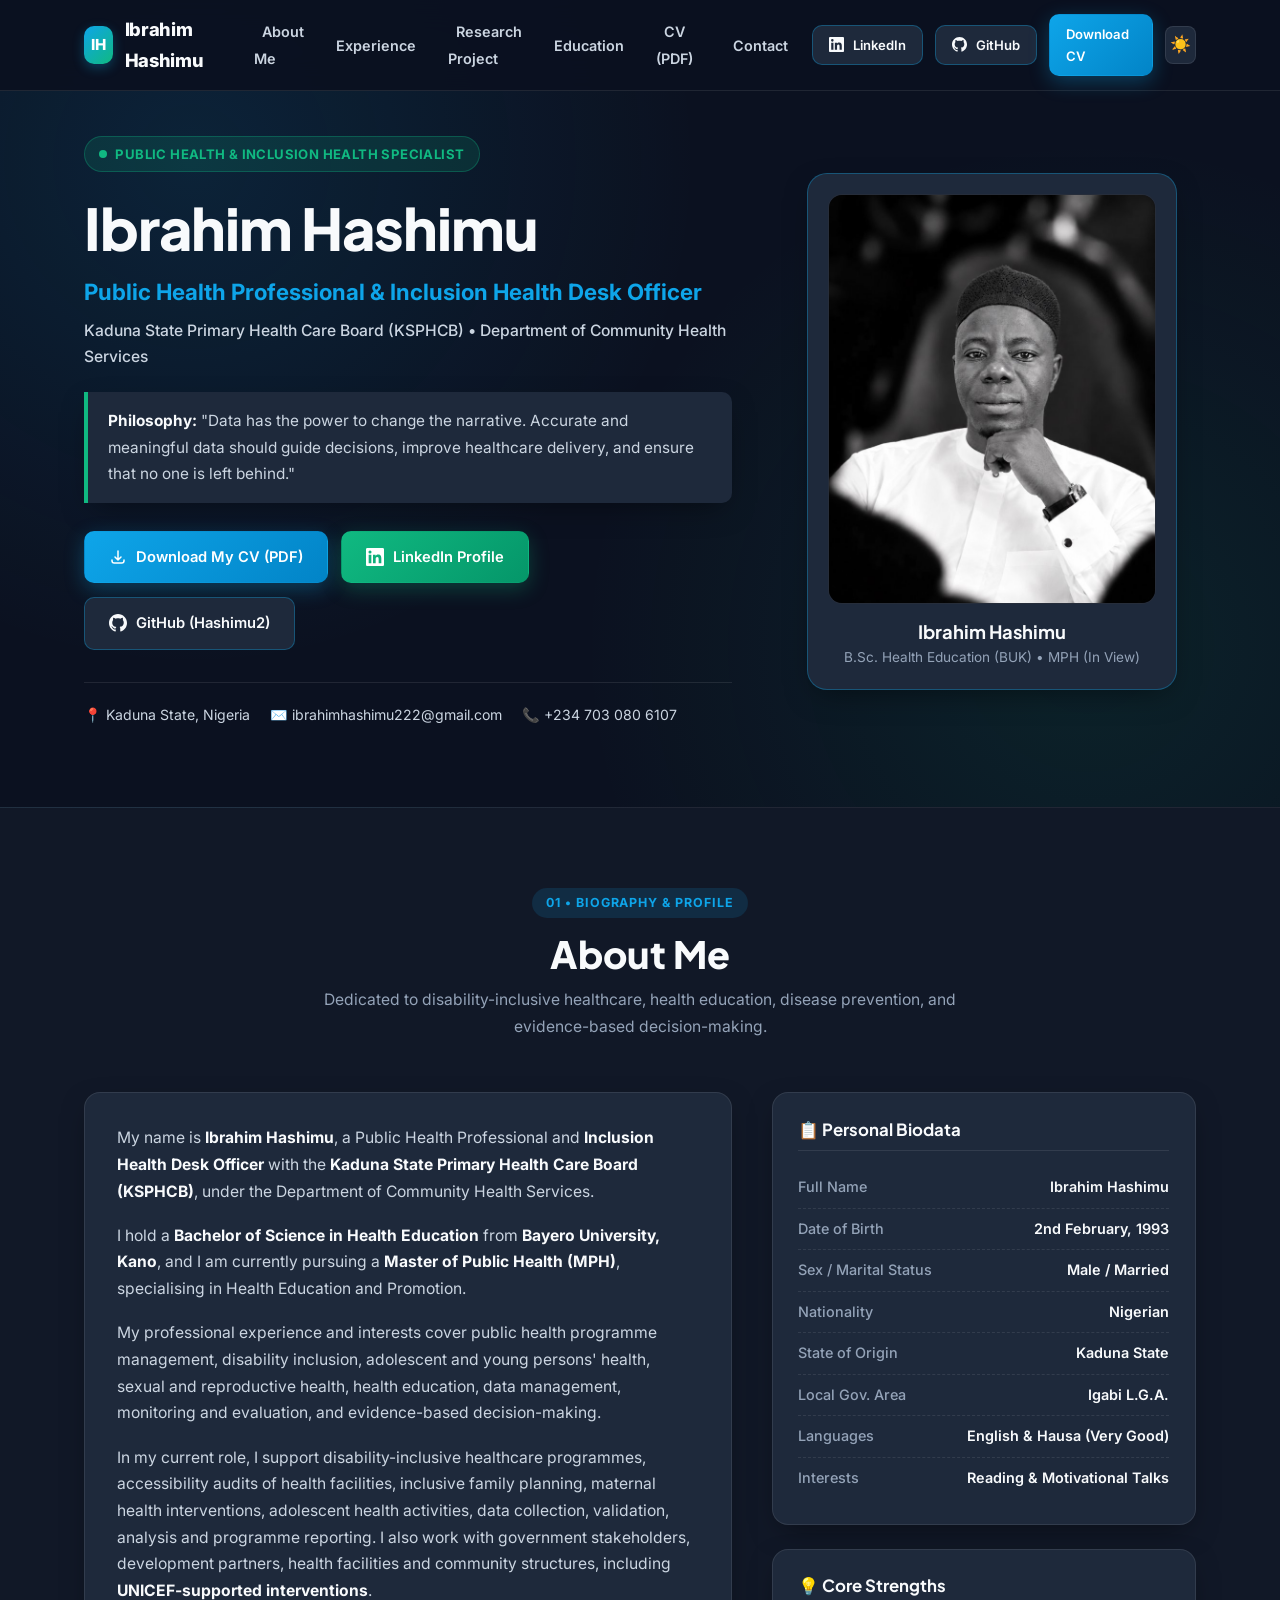
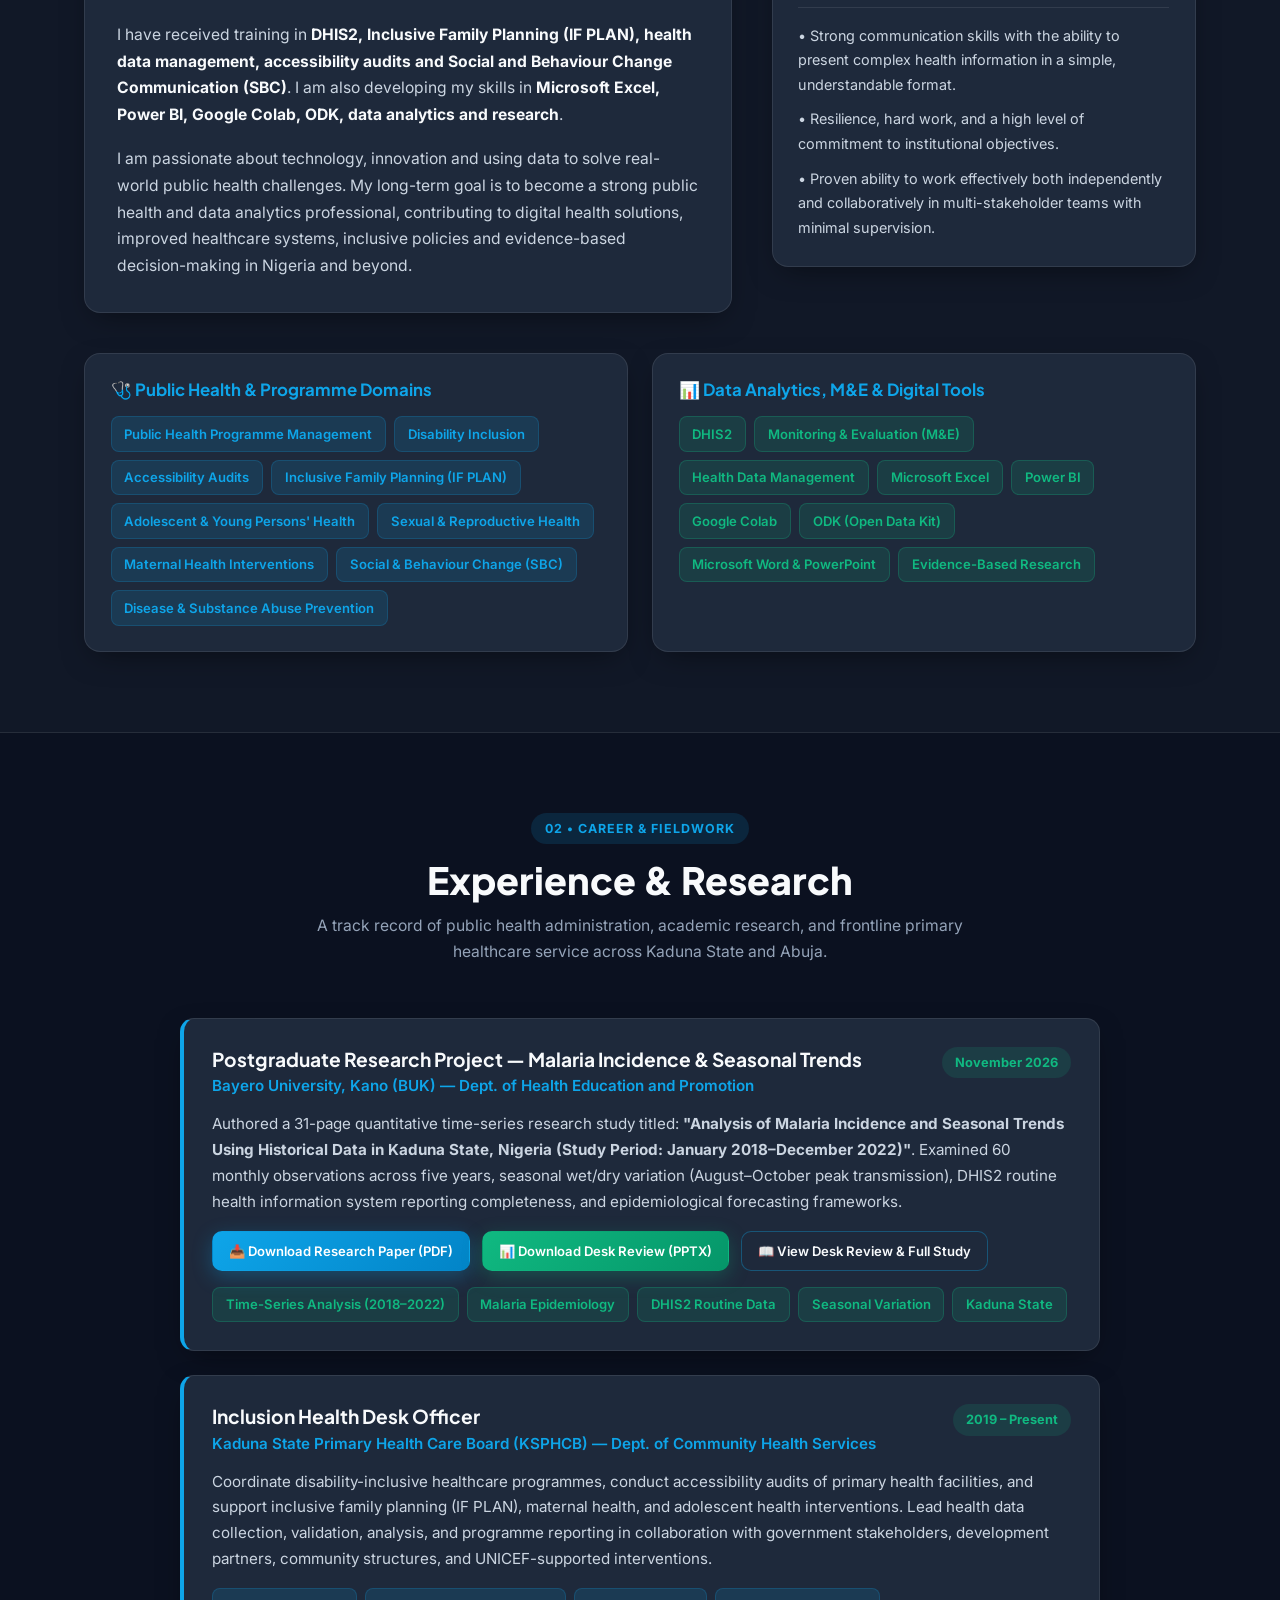
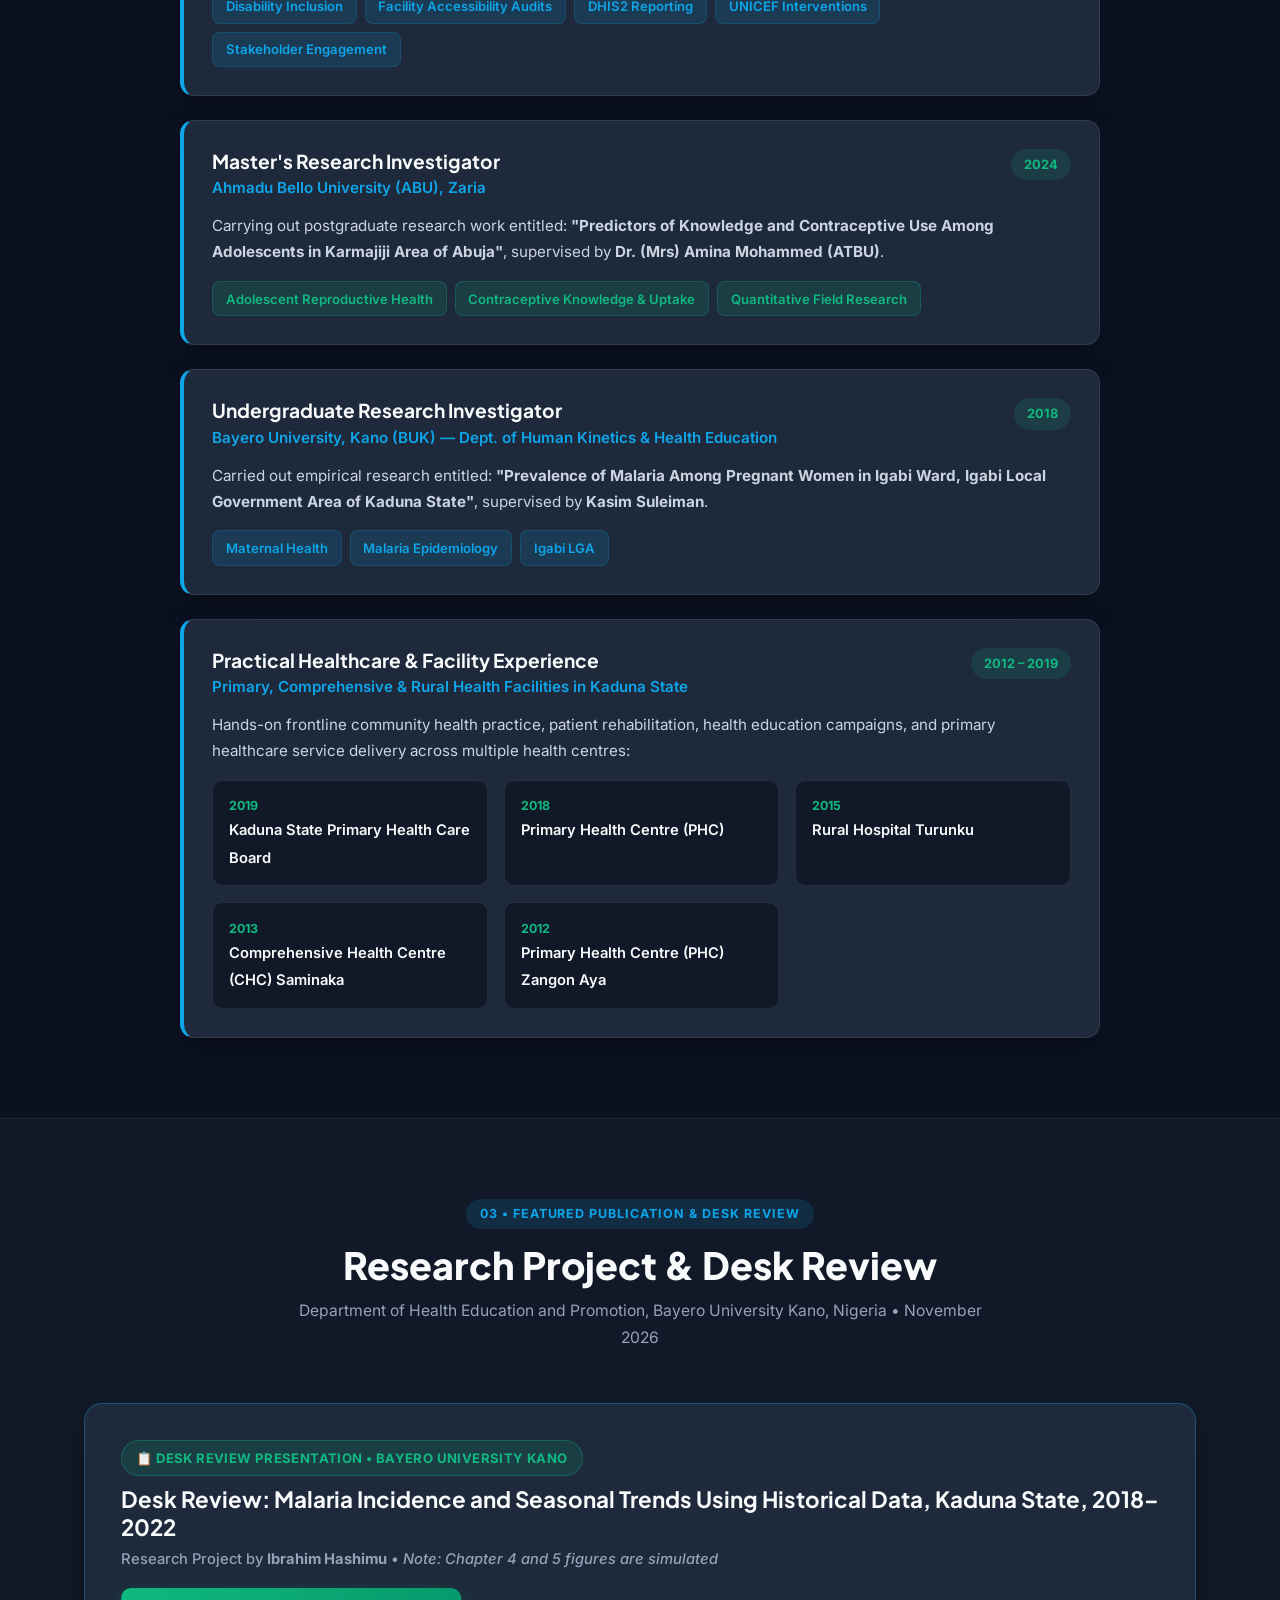
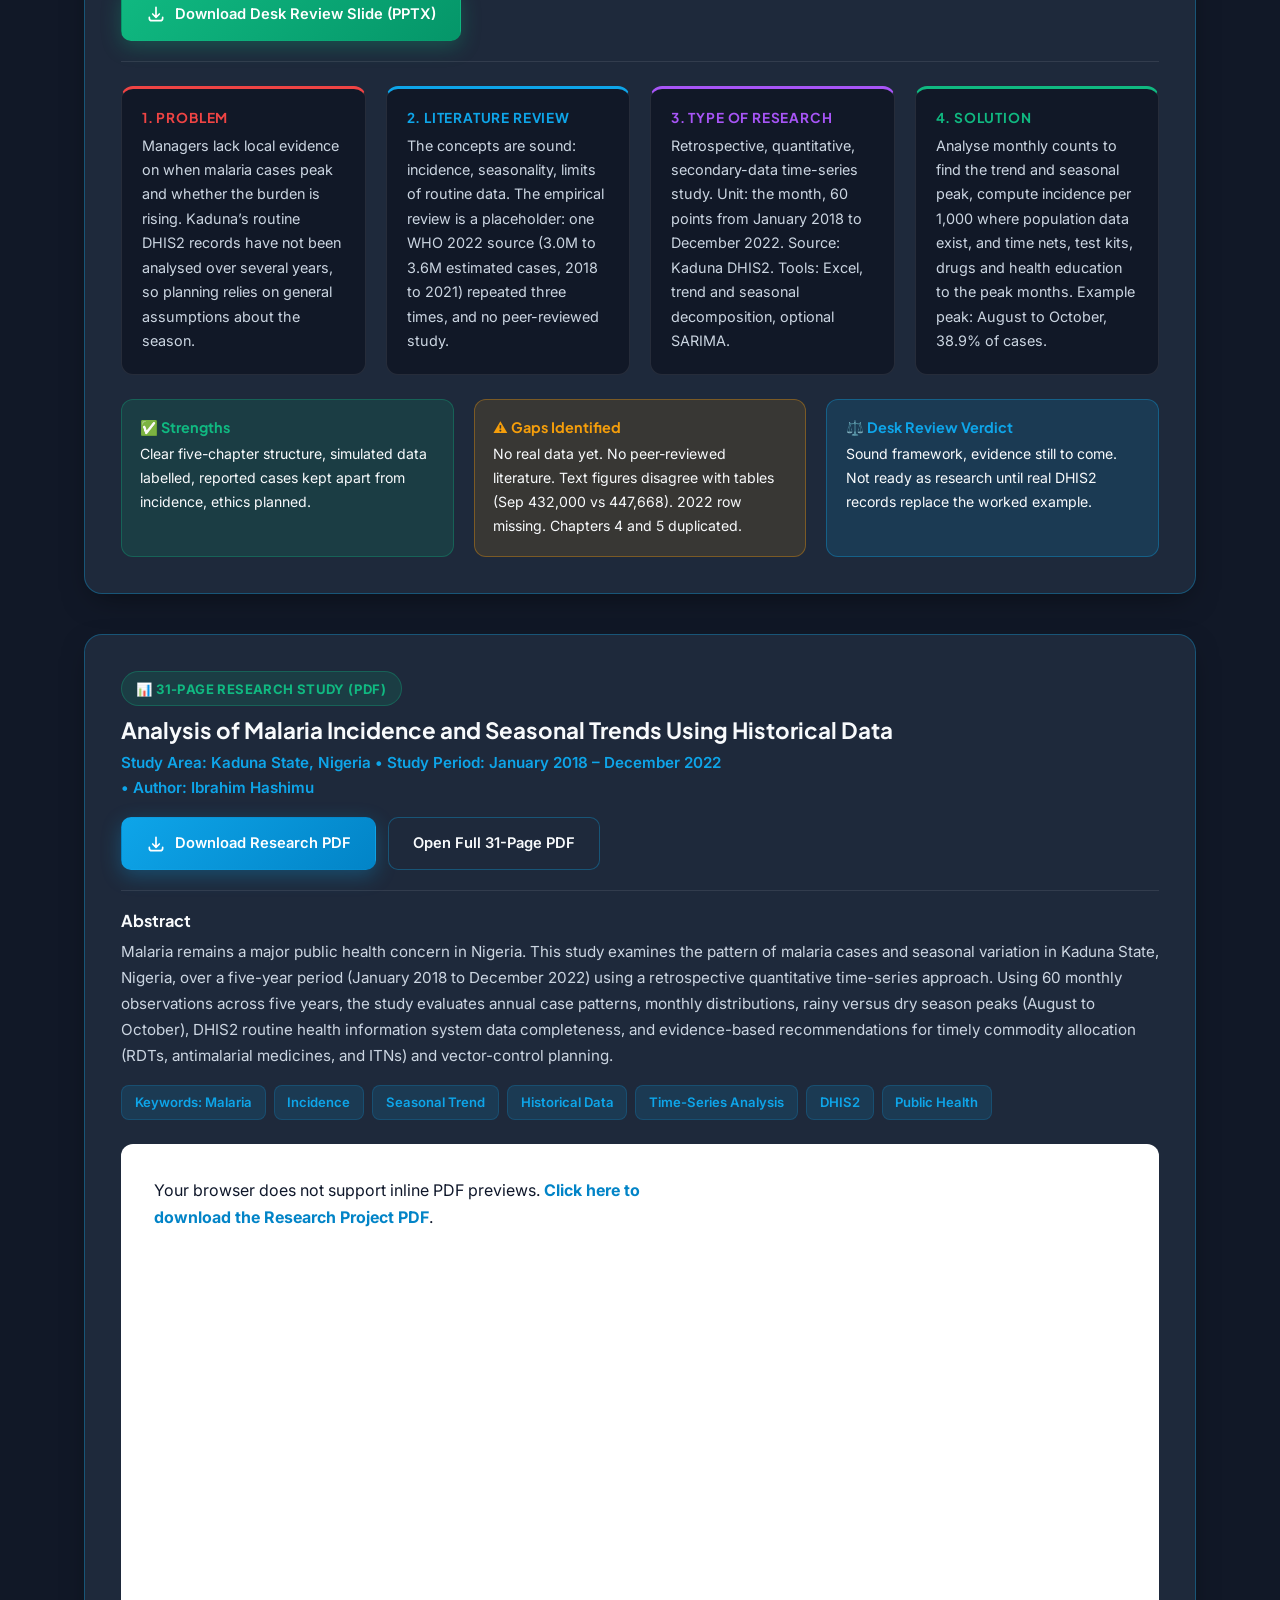
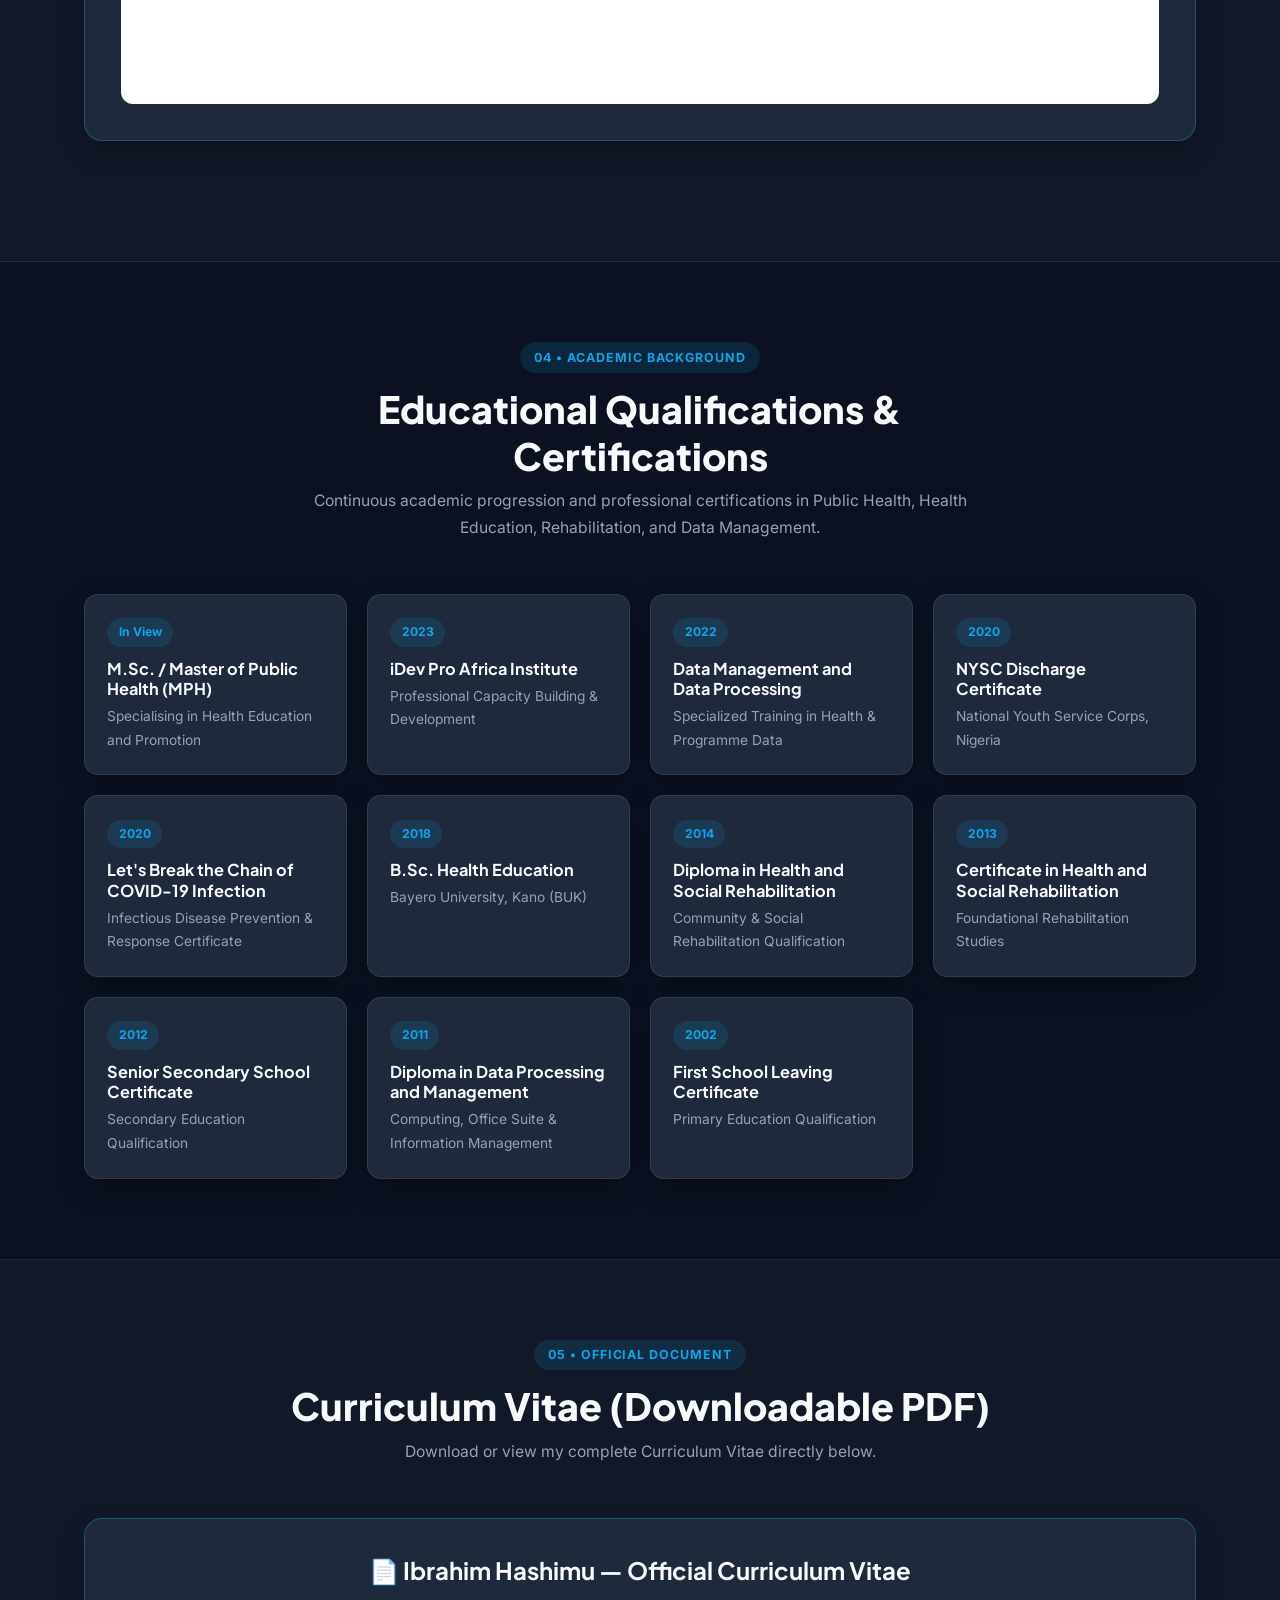
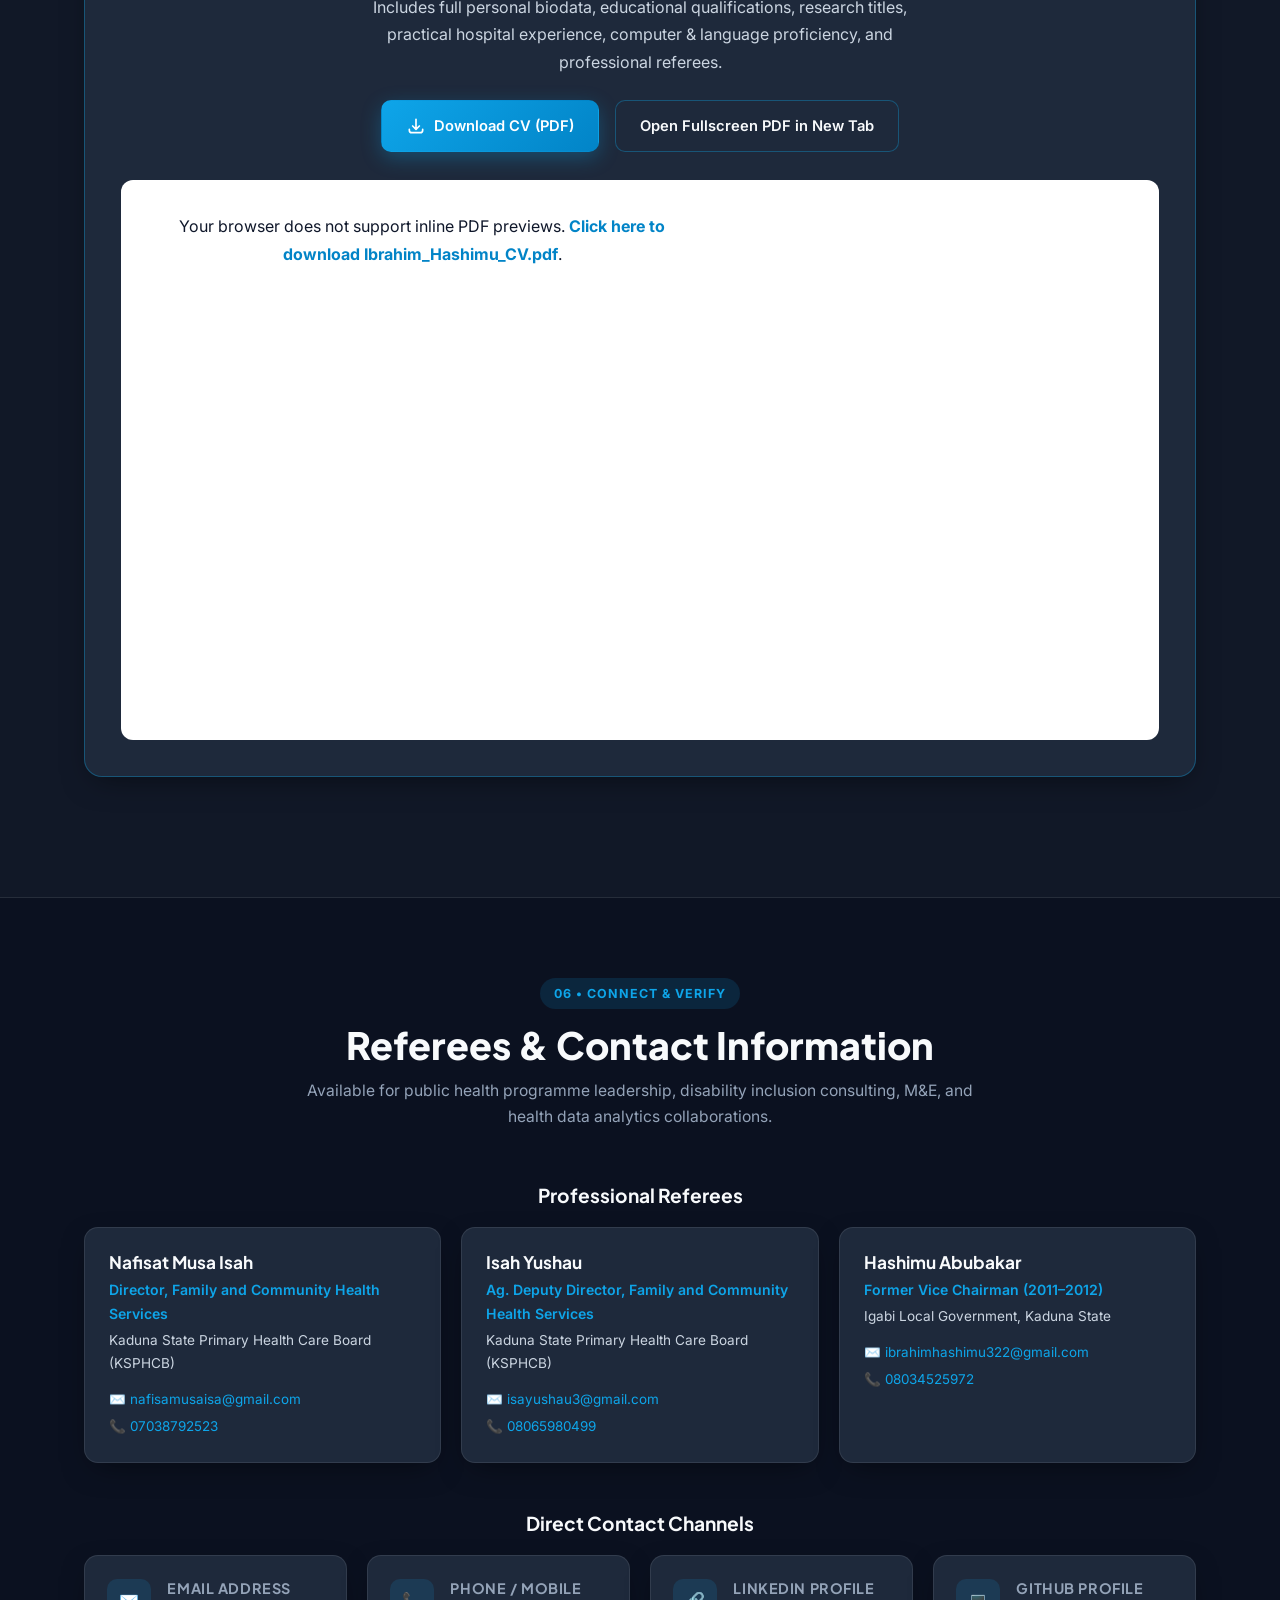
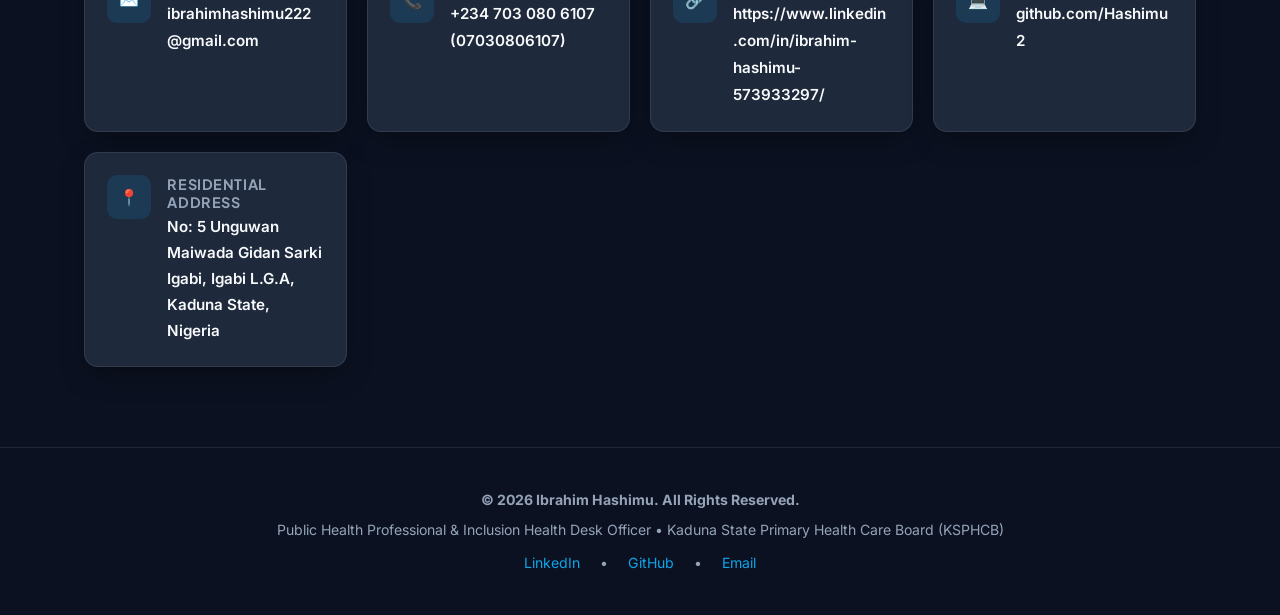
==== commit cd2e443f: "Link GitHub and LinkedIn across live portfolio and GitHub repository README" ====
--- a/index.html
+++ b/index.html
@@ -908,6 +908,14 @@
       </ul>
 
       <div class="nav-actions">
+        <a href="https://www.linkedin.com/in/ibrahim-hashimu-573933297/" target="_blank" rel="noopener" class="btn btn-outline btn-sm" title="Connect on LinkedIn">
+          <svg width="15" height="15" fill="currentColor" viewBox="0 0 24 24"><path d="M20.447 20.452h-3.554v-5.569c0-1.328-.027-3.037-1.852-3.037-1.853 0-2.136 1.445-2.136 2.939v5.667H9.351V9h3.414v1.561h.046c.477-.9 1.637-1.85 3.37-1.85 3.601 0 4.267 2.37 4.267 5.455v6.286zM5.337 7.433a2.062 2.062 0 01-2.063-2.065 2.064 2.064 0 112.063 2.065zm1.782 13.019H3.555V9h3.564v11.452zM22.225 0H1.771C.792 0 0 .774 0 1.729v20.542C0 23.227.792 24 1.771 24h20.451C23.2 24 24 23.227 24 22.271V1.729C24 .774 23.2 0 22.222 0h.003z"/></svg>
+          LinkedIn
+        </a>
+        <a href="https://github.com/Hashimu2" target="_blank" rel="noopener" class="btn btn-outline btn-sm" title="View GitHub Profile">
+          <svg width="15" height="15" fill="currentColor" viewBox="0 0 24 24"><path d="M12 0c-6.626 0-12 5.373-12 12 0 5.302 3.438 9.8 8.207 11.387.599.111.793-.261.793-.577v-2.234c-3.338.726-4.033-1.416-4.033-1.416-.546-1.387-1.333-1.756-1.333-1.756-1.089-.745.083-.729.083-.729 1.205.084 1.839 1.237 1.839 1.237 1.07 1.834 2.807 1.304 3.492.997.107-.775.418-1.305.762-1.604-2.665-.305-5.467-1.334-5.467-5.931 0-1.311.469-2.381 1.236-3.221-.124-.303-.535-1.524.117-3.176 0 0 1.008-.322 3.301 1.23.957-.266 1.983-.399 3.003-.404 1.02.005 2.047.138 3.006.404 2.291-1.552 3.297-1.23 3.297-1.23.653 1.653.242 2.874.118 3.176.77.84 1.235 1.911 1.235 3.221 0 4.609-2.807 5.624-5.479 5.921.43.372.823 1.102.823 2.222v3.293c0 .319.192.694.801.576 4.765-1.589 8.199-6.086 8.199-11.386 0-6.627-5.373-12-12-12z"/></svg>
+          GitHub
+        </a>
         <a href="assets/Ibrahim_Hashimu_CV.pdf" download="Ibrahim_Hashimu_CV.pdf" class="btn btn-primary btn-sm">
           Download CV
         </a>
@@ -947,11 +955,13 @@
               <svg width="18" height="18" fill="none" stroke="currentColor" stroke-width="2" viewBox="0 0 24 24"><path stroke-linecap="round" stroke-linejoin="round" d="M4 16v1a3 3 0 003 3h10a3 3 0 003-3v-1m-4-4l-4 4m0 0l-4-4m4 4V4"/></svg>
               Download My CV (PDF)
             </a>
-            <a href="#about" class="btn btn-accent">
-              Read About Me
+            <a href="https://www.linkedin.com/in/ibrahim-hashimu-573933297/" target="_blank" rel="noopener" class="btn btn-accent">
+              <svg width="18" height="18" fill="currentColor" viewBox="0 0 24 24"><path d="M20.447 20.452h-3.554v-5.569c0-1.328-.027-3.037-1.852-3.037-1.853 0-2.136 1.445-2.136 2.939v5.667H9.351V9h3.414v1.561h.046c.477-.9 1.637-1.85 3.37-1.85 3.601 0 4.267 2.37 4.267 5.455v6.286zM5.337 7.433a2.062 2.062 0 01-2.063-2.065 2.064 2.064 0 112.063 2.065zm1.782 13.019H3.555V9h3.564v11.452zM22.225 0H1.771C.792 0 0 .774 0 1.729v20.542C0 23.227.792 24 1.771 24h20.451C23.2 24 24 23.227 24 22.271V1.729C24 .774 23.2 0 22.222 0h.003z"/></svg>
+              LinkedIn Profile
             </a>
-            <a href="#contact" class="btn btn-outline">
-              Contact Me
+            <a href="https://github.com/Hashimu2" target="_blank" rel="noopener" class="btn btn-outline">
+              <svg width="18" height="18" fill="currentColor" viewBox="0 0 24 24"><path d="M12 0c-6.626 0-12 5.373-12 12 0 5.302 3.438 9.8 8.207 11.387.599.111.793-.261.793-.577v-2.234c-3.338.726-4.033-1.416-4.033-1.416-.546-1.387-1.333-1.756-1.333-1.756-1.089-.745.083-.729.083-.729 1.205.084 1.839 1.237 1.839 1.237 1.07 1.834 2.807 1.304 3.492.997.107-.775.418-1.305.762-1.604-2.665-.305-5.467-1.334-5.467-5.931 0-1.311.469-2.381 1.236-3.221-.124-.303-.535-1.524.117-3.176 0 0 1.008-.322 3.301 1.23.957-.266 1.983-.399 3.003-.404 1.02.005 2.047.138 3.006.404 2.291-1.552 3.297-1.23 3.297-1.23.653 1.653.242 2.874.118 3.176.77.84 1.235 1.911 1.235 3.221 0 4.609-2.807 5.624-5.479 5.921.43.372.823 1.102.823 2.222v3.293c0 .319.192.694.801.576 4.765-1.589 8.199-6.086 8.199-11.386 0-6.627-5.373-12-12-12z"/></svg>
+              GitHub (Hashimu2)
             </a>
           </div>
 
@@ -1558,8 +1568,8 @@
           <div class="contact-icon">🔗</div>
           <div>
             <h4>LinkedIn Profile</h4>
-            <a href="https://www.linkedin.com/in/ibrahim-hashimu-573933297" target="_blank" rel="noopener">
-              linkedin.com/in/ibrahim-hashimu-573933297
+            <a href="https://www.linkedin.com/in/ibrahim-hashimu-573933297/" target="_blank" rel="noopener">
+              https://www.linkedin.com/in/ibrahim-hashimu-573933297/
             </a>
           </div>
         </div>
@@ -1590,6 +1600,13 @@
     <div class="container">
       <p><strong>&copy; 2026 Ibrahim Hashimu. All Rights Reserved.</strong></p>
       <p style="margin-top: 0.35rem;">Public Health Professional &amp; Inclusion Health Desk Officer &bull; Kaduna State Primary Health Care Board (KSPHCB)</p>
+      <p style="margin-top: 0.6rem; display: flex; justify-content: center; gap: 1.25rem; flex-wrap: wrap;">
+        <a href="https://www.linkedin.com/in/ibrahim-hashimu-573933297/" target="_blank" rel="noopener">LinkedIn</a>
+        <span>&bull;</span>
+        <a href="https://github.com/Hashimu2" target="_blank" rel="noopener">GitHub</a>
+        <span>&bull;</span>
+        <a href="mailto:ibrahimhashimu222@gmail.com">Email</a>
+      </p>
     </div>
   </footer>
 
